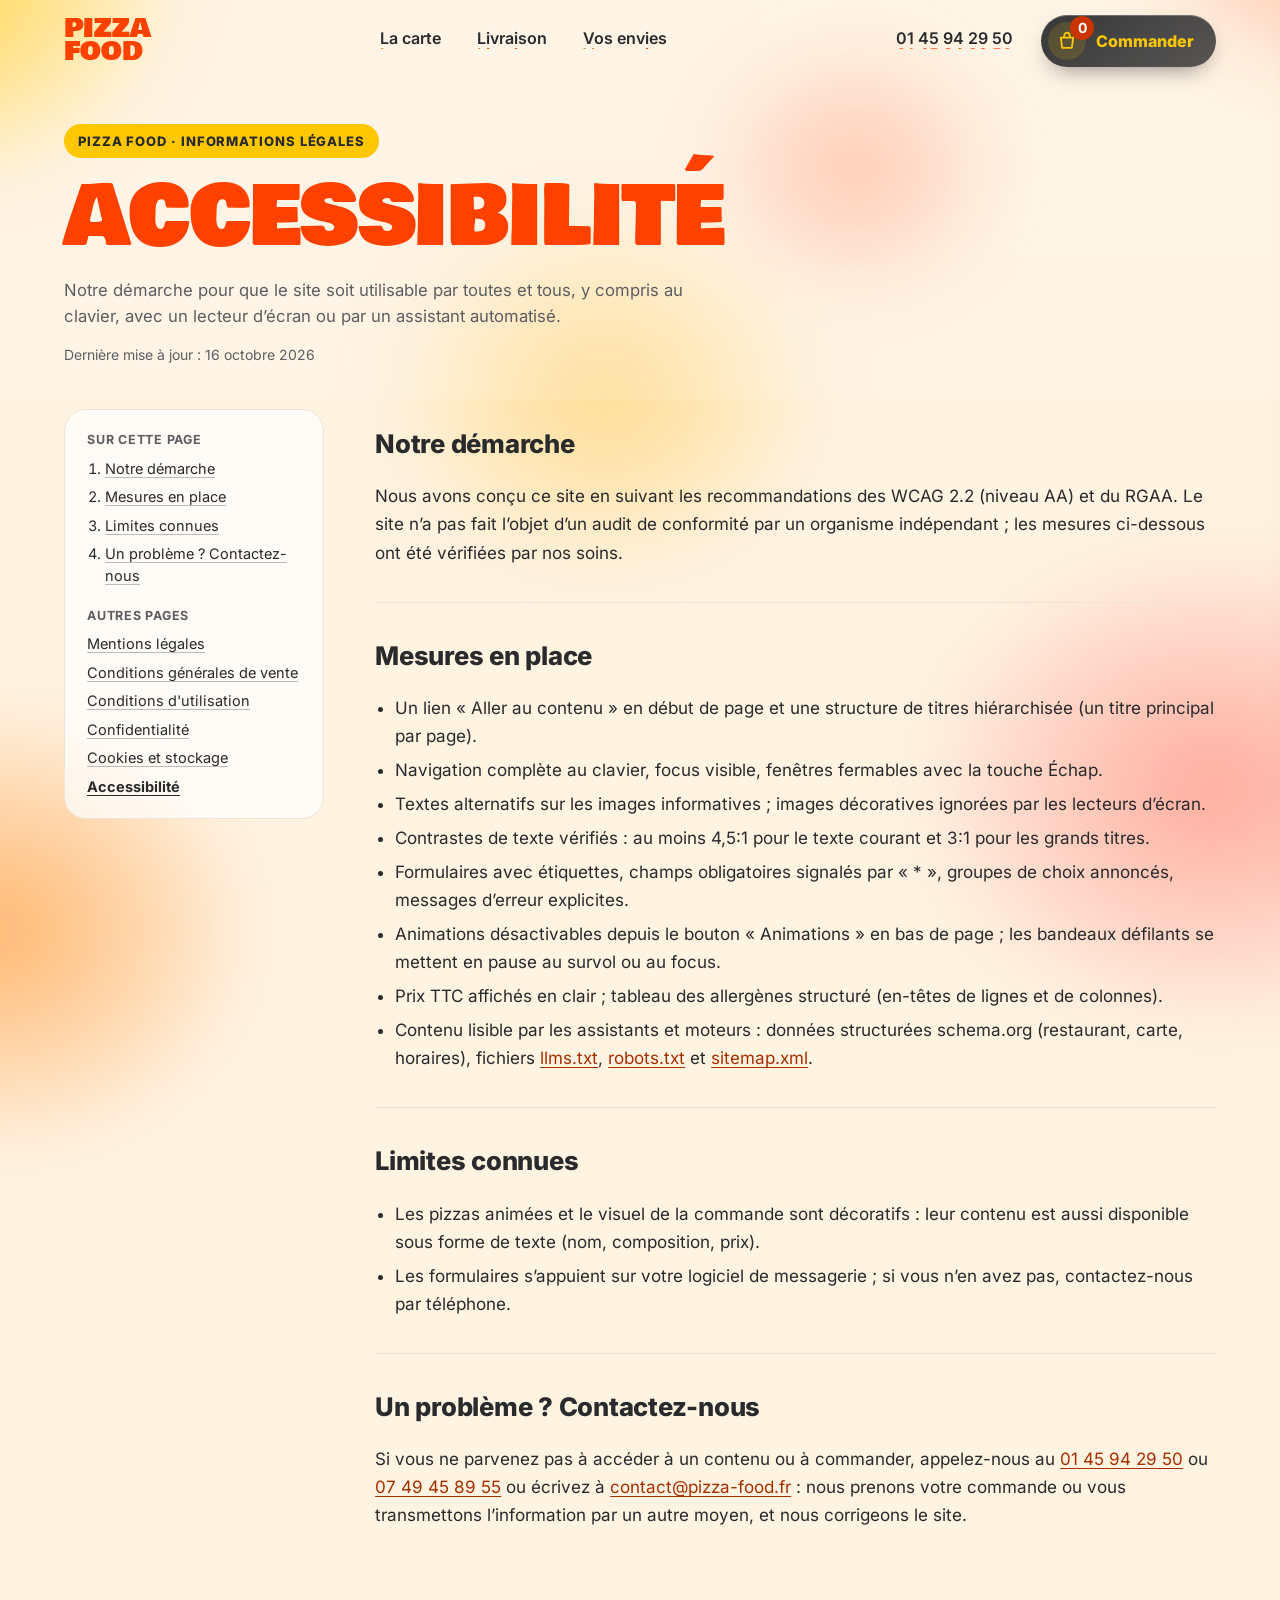
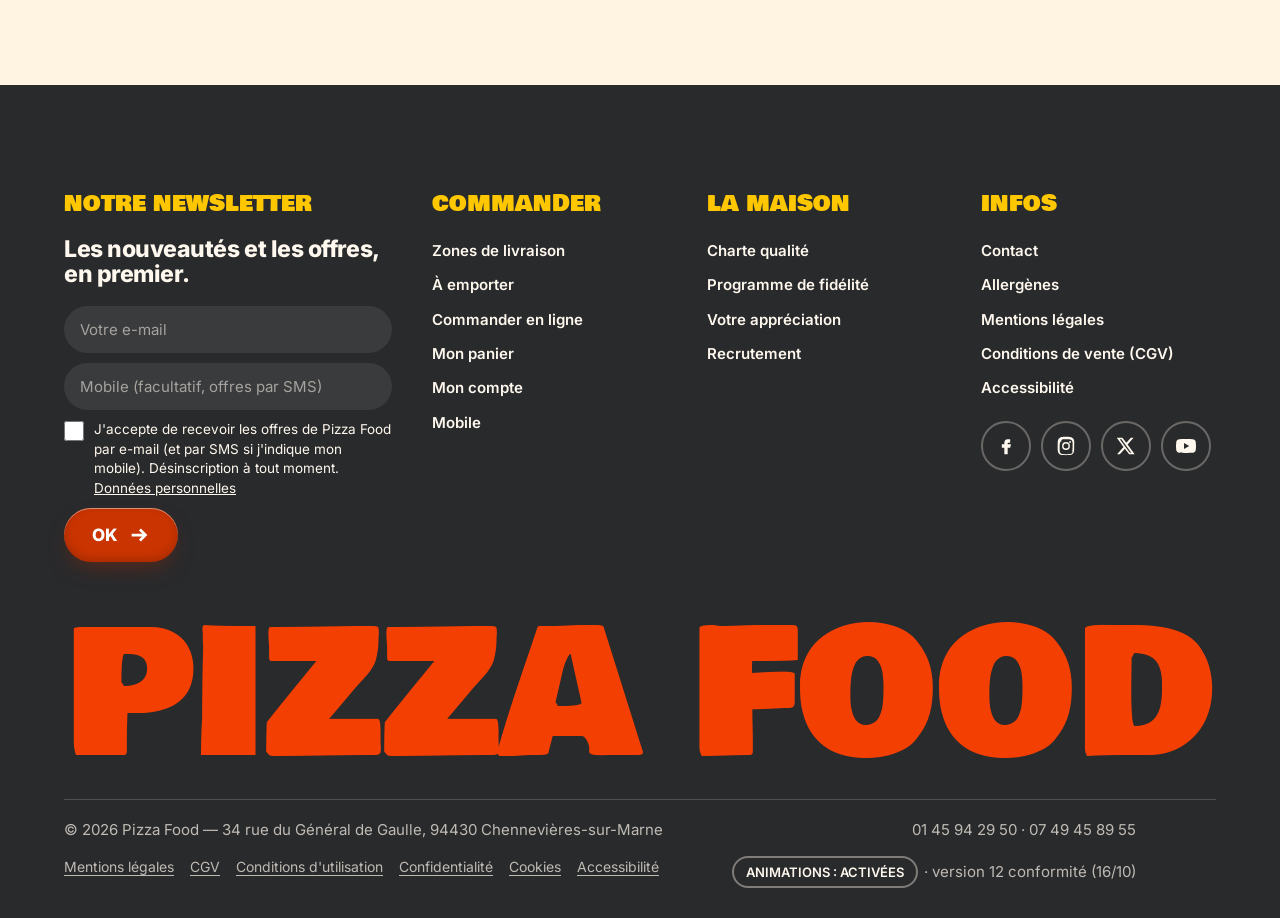
==== pizza-food/accessibilite.html @ 2689b885 "Pizza Food v12 : conformité RGPD, pages légales, accessibilité et agents IA - Pizzas : au survol, le" ====
<!doctype html>
<html lang="fr">
<head>
  <meta charset="utf-8">
  <meta name="viewport" content="width=device-width, initial-scale=1">
  <title>Accessibilité — Pizza Food</title>
  <meta name="description" content="Accessibilité du site Pizza Food : navigation au clavier, textes alternatifs, contrastes, animations désactivables, contact.">
  <meta name="theme-color" content="#ff4100">
  <link rel="stylesheet" href="css/fonts.css?v=12">
  <link rel="stylesheet" href="css/style.css?v=12">
  <link rel="stylesheet" href="css/raffine.css?v=12">
  <link rel="stylesheet" href="css/glass.css?v=12">
  <link rel="stylesheet" href="css/legal.css?v=12">
</head>
<body data-page="legal">
  <a class="skip" href="#contenu">Aller au contenu</a>
  <noscript><p class="legal-noscript"><a href="index.html">← Accueil Pizza Food</a></p></noscript>
  <main id="contenu" tabindex="-1">
    <section class="lhero band--orange">
      <p class="eyebrow">Pizza Food · informations légales</p>
      <h1 class="phero__title">Accessibilité</h1>
      <p class="phero__text">Notre démarche pour que le site soit utilisable par toutes et tous, y compris au clavier, avec un lecteur d’écran ou par un assistant automatisé.</p>
      <p class="lhero__date">Dernière mise à jour : <time datetime="2026-10-16">16 octobre 2026</time></p>
    </section>
    <div class="legal">
      <nav class="legal__toc" aria-label="Sommaire de la page"><p class="legal__toc-t">Sur cette page</p><ol><li><a href="#demarche">Notre démarche</a></li><li><a href="#mesures">Mesures en place</a></li><li><a href="#limites">Limites connues</a></li><li><a href="#contact">Un problème ? Contactez-nous</a></li></ol>
        <p class="legal__toc-t">Autres pages</p><ul><li><a href="mentions-legales.html">Mentions légales</a></li><li><a href="cgv.html">Conditions générales de vente</a></li><li><a href="cgu.html">Conditions d'utilisation</a></li><li><a href="confidentialite.html">Confidentialité</a></li><li><a href="cookies.html">Cookies et stockage</a></li><li><a href="accessibilite.html" aria-current="page">Accessibilité</a></li></ul></nav>
      <article class="legal__body">
      <section id="demarche" aria-labelledby="demarche-t">
        <h2 id="demarche-t">Notre démarche</h2>
        <p>Nous avons conçu ce site en suivant les recommandations des WCAG 2.2 (niveau AA) et du RGAA. Le site n’a pas fait l’objet d’un audit de conformité par un organisme indépendant ; les mesures ci-dessous ont été vérifiées par nos soins.</p>
      </section>
      <section id="mesures" aria-labelledby="mesures-t">
        <h2 id="mesures-t">Mesures en place</h2>
        <ul><li>Un lien « Aller au contenu » en début de page et une structure de titres hiérarchisée (un titre principal par page).</li><li>Navigation complète au clavier, focus visible, fenêtres fermables avec la touche Échap.</li><li>Textes alternatifs sur les images informatives ; images décoratives ignorées par les lecteurs d’écran.</li><li>Contrastes de texte vérifiés : au moins 4,5:1 pour le texte courant et 3:1 pour les grands titres.</li><li>Formulaires avec étiquettes, champs obligatoires signalés par « * », groupes de choix annoncés, messages d’erreur explicites.</li><li>Animations désactivables depuis le bouton « Animations » en bas de page ; les bandeaux défilants se mettent en pause au survol ou au focus.</li><li>Prix TTC affichés en clair ; tableau des allergènes structuré (en-têtes de lignes et de colonnes).</li><li>Contenu lisible par les assistants et moteurs : données structurées schema.org (restaurant, carte, horaires), fichiers <a href="llms.txt">llms.txt</a>, <a href="robots.txt">robots.txt</a> et <a href="sitemap.xml">sitemap.xml</a>.</li></ul>
      </section>
      <section id="limites" aria-labelledby="limites-t">
        <h2 id="limites-t">Limites connues</h2>
        <ul><li>Les pizzas animées et le visuel de la commande sont décoratifs : leur contenu est aussi disponible sous forme de texte (nom, composition, prix).</li><li>Les formulaires s’appuient sur votre logiciel de messagerie ; si vous n’en avez pas, contactez-nous par téléphone.</li></ul>
      </section>
      <section id="contact" aria-labelledby="contact-t">
        <h2 id="contact-t">Un problème ? Contactez-nous</h2>
        <p>Si vous ne parvenez pas à accéder à un contenu ou à commander, appelez-nous au <a href="tel:0145942950">01 45 94 29 50</a> ou <a href="tel:0749458955">07 49 45 89 55</a> ou écrivez à <a href="mailto:contact@pizza-food.fr">contact@pizza-food.fr</a> : nous prenons votre commande ou vous transmettons l’information par un autre moyen, et nous corrigeons le site.</p>
      </section>
      </article>
    </div>
  </main>

  <script>window.PF_VERSION = "12 conformité (16/10)";</script>
  <script src="js/config.js?v=12"></script>
  <script src="js/data.js?v=12"></script>
  <script src="js/options.js?v=12"></script>
  <script src="js/pizza.js?v=12"></script>
  <script src="js/shop.js?v=12"></script>
  <script src="js/main.js?v=12"></script>
  <script src="js/glass.js?v=12"></script>
</body>
</html>
---- pizza-food/css/fonts.css ----
/* Polices hébergées avec le site (aucune requête vers Google au chargement).
   Bowlby One SC et Inter : licence SIL Open Font License 1.1. */
@font-face {
  font-family: 'Bowlby One SC';
  font-style: normal;
  font-weight: 400;
  font-display: swap;
  src: url(../fonts/bowlby-one-sc-latin-ext.woff2) format('woff2');
  unicode-range: U+0100-02BA, U+02BD-02C5, U+02C7-02CC, U+02CE-02D7, U+02DD-02FF, U+0304, U+0308, U+0329, U+1D00-1DBF, U+1E00-1E9F, U+1EF2-1EFF, U+2020, U+20A0-20AB, U+20AD-20C4, U+2113, U+2C60-2C7F, U+A720-A7FF;
}
@font-face {
  font-family: 'Bowlby One SC';
  font-style: normal;
  font-weight: 400;
  font-display: swap;
  src: url(../fonts/bowlby-one-sc-latin.woff2) format('woff2');
  unicode-range: U+0000-00FF, U+0131, U+0152-0153, U+02BB-02BC, U+02C6, U+02DA, U+02DC, U+0304, U+0308, U+0329, U+2000-206F, U+20AC, U+2122, U+2191, U+2193, U+2212, U+2215, U+FEFF, U+FFFD;
}
@font-face {
  font-family: 'Inter';
  font-style: normal;
  font-weight: 400 800;
  font-display: swap;
  src: url(../fonts/inter-latin-ext.woff2) format('woff2');
  unicode-range: U+0100-02BA, U+02BD-02C5, U+02C7-02CC, U+02CE-02D7, U+02DD-02FF, U+0304, U+0308, U+0329, U+1D00-1DBF, U+1E00-1E9F, U+1EF2-1EFF, U+2020, U+20A0-20AB, U+20AD-20C4, U+2113, U+2C60-2C7F, U+A720-A7FF;
}
@font-face {
  font-family: 'Inter';
  font-style: normal;
  font-weight: 400 800;
  font-display: swap;
  src: url(../fonts/inter-latin.woff2) format('woff2');
  unicode-range: U+0000-00FF, U+0131, U+0152-0153, U+02BB-02BC, U+02C6, U+02DA, U+02DC, U+0304, U+0308, U+0329, U+2000-206F, U+20AC, U+2122, U+2191, U+2193, U+2212, U+2215, U+FEFF, U+FFFD;
}
---- pizza-food/css/style.css ----
/* =========================================================
   PIZZA FOOD — "Neon circus tent on a Naples sidewalk"
   Orange colère, jaune soleil, rose blush, typo en blocs
   massifs (Bowlby One SC), étoiles, zigzags, ombres 3D.
   ========================================================= */

:root {
  --orange: #ff4100;
  --yellow: #ffc700;
  --blue: #1573dd;
  --charcoal: #292a2c;
  --black: #000;
  --pink: #fdbeba;
  --cream: #fee3c1;
  --lemon: #f6e653;
  --basil: #1f8a4c;

  --display: 'Bowlby One SC', 'Tungsten', Impact, sans-serif;
  --extended: 'Archivo', 'Helvetica Neue', Arial, sans-serif;
  --body: 'Open Sans', ui-sans-serif, system-ui, -apple-system, 'Segoe UI', Roboto, sans-serif;
  --cta: 'Oswald', 'Bebas Neue', Impact, sans-serif;

  --gutter: clamp(16px, 4vw, 60px);
  --section: clamp(70px, 10vw, 150px);
  --border: 3px solid var(--charcoal);
  --ease-pop: cubic-bezier(.2, 1.6, .4, 1);
  --ease-out: cubic-bezier(.16, 1, .3, 1);
  --nav-h: 84px;
}

*, *::before, *::after { box-sizing: border-box; }
html { -webkit-text-size-adjust: 100%; scroll-padding-top: calc(var(--nav-h) + 70px); }
body {
  margin: 0;
  background: var(--orange);
  color: var(--charcoal);
  font-family: var(--body);
  font-size: 17px;
  line-height: 1.55;
  overflow-x: hidden;
  -webkit-font-smoothing: antialiased;
}
@supports (overflow: clip) { body { overflow-x: clip; } }
body.is-locked { overflow: hidden; }
img, svg { display: block; max-width: 100%; }
a { color: inherit; }
button, input, textarea, select { font: inherit; color: inherit; }
button { cursor: pointer; }
:focus-visible { outline: 3px solid var(--blue); outline-offset: 4px; }
::selection { background: var(--yellow); color: var(--charcoal); }
[hidden] { display: none !important; }
.sr-only { position: absolute; width: 1px; height: 1px; overflow: hidden; clip: rect(0 0 0 0); white-space: nowrap; }

/* ---------- Bandes ---------- */
.band { position: relative; padding: var(--section) var(--gutter); overflow-x: clip; }
.band--orange { background: var(--orange); }
.band--pink { background: var(--pink); }
.band--yellow { background: var(--yellow); }
.band--cream { background: var(--cream); }
.band--lemon { background: var(--lemon); }

.tent { position: relative; z-index: 2; height: 32px; background: var(--to); }
.tent::before { content: ''; position: absolute; inset: 0; background: var(--from); -webkit-mask: conic-gradient(from -45deg at bottom, #0000, #000 1deg 89deg, #0000 90deg) 0 0 / 64px 100%; mask: conic-gradient(from -45deg at bottom, #0000, #000 1deg 89deg, #0000 90deg) 0 0 / 64px 100%; animation: tent 6s linear infinite; }
@keyframes tent { to { -webkit-mask-position: 64px 0; mask-position: 64px 0; } }

/* ---------- Titres ---------- */
.section-head { position: relative; text-align: center; margin-bottom: clamp(40px, 6vw, 80px); }
.eyebrow { display: inline-block; margin: 0 0 20px; padding: 6px 15px; border: 2px solid var(--blue); border-radius: 999px; font-family: var(--cta); font-weight: 600; font-size: 17px; letter-spacing: .06em; text-transform: uppercase; }
.eyebrow--yellow { color: var(--yellow); }
.title-3d {
  margin: 0;
  font-family: var(--display);
  font-weight: 400;
  font-size: clamp(40px, 8.6vw, 140px);
  line-height: .89;
  letter-spacing: -0.009em;
  text-transform: uppercase;
  color: var(--yellow);
  text-shadow: 1px 1px 0 var(--charcoal), 2px 2px 0 var(--charcoal), 3px 3px 0 var(--charcoal), 4px 4px 0 var(--charcoal), 5px 5px 0 var(--charcoal), 6px 6px 0 var(--charcoal);
}
.title-3d--orange { text-shadow: 1px 1px 0 var(--orange), 2px 2px 0 var(--orange), 3px 3px 0 var(--orange), 4px 4px 0 var(--orange), 5px 5px 0 var(--orange), 6px 6px 0 var(--orange), 7px 7px 0 var(--charcoal), 8px 8px 0 var(--charcoal); }
.band--yellow .title-3d, .band--lemon .title-3d { color: var(--orange); text-shadow: 1px 1px 0 var(--charcoal), 2px 2px 0 var(--charcoal), 3px 3px 0 var(--charcoal), 4px 4px 0 var(--charcoal), 5px 5px 0 var(--charcoal), 6px 6px 0 var(--charcoal); }
.title-3d--md { font-size: clamp(36px, 6vw, 96px); }
.title-3d--sm { font-size: clamp(30px, 4.4vw, 66px); }
.lede { max-width: 52ch; margin: 18px auto 0; font-size: clamp(16px, 1.4vw, 20px); }

.split .word { display: inline-block; white-space: nowrap; }
.split .char { display: inline-block; opacity: 0; transition: transform .35s var(--ease-pop), color .2s; }
.split.is-in .char { animation: char-in .9s var(--ease-pop) both; animation-delay: calc(var(--i) * 30ms + var(--d, 0ms)); }
@keyframes char-in { from { opacity: 0; translate: 0 -.7em; rotate: -16deg; scale: .4; } to { opacity: 1; translate: 0 0; rotate: 0deg; scale: 1; } }
.split .char:hover { transform: translateY(-.14em) rotate(-8deg) scale(1.1); color: var(--cream); }
.band--yellow .split .char:hover, .band--lemon .split .char:hover { color: var(--pink); }

/* Apparitions (propriétés individuelles pour ne pas écraser les transform de survol) */
.js [data-reveal] { opacity: 0; transition: opacity .9s var(--ease-out), translate 1s var(--ease-out), rotate 1s var(--ease-out), scale 1s var(--ease-pop), transform .45s var(--ease-pop), box-shadow .45s var(--ease-pop), background .25s; transition-delay: var(--d, 0ms), var(--d, 0ms), var(--d, 0ms), var(--d, 0ms), 0s, 0s, 0s; }
.js [data-reveal="up"] { translate: 0 60px; }
.js [data-reveal="left"] { translate: -80px 0; rotate: -4deg; }
.js [data-reveal="right"] { translate: 80px 0; rotate: 4deg; }
.js [data-reveal="pop"] { scale: .5; rotate: -10deg; }
.js [data-reveal].is-in { opacity: 1; translate: none; rotate: none; scale: none; }

/* ---------- Boutons ---------- */
.btn { position: relative; display: inline-flex; align-items: center; justify-content: center; gap: 10px; padding: 15px 28px; border: 0; background: none; font-family: var(--cta); font-weight: 600; font-size: clamp(18px, 1.8vw, 24px); line-height: 1; letter-spacing: .02em; text-transform: uppercase; text-decoration: none; color: var(--charcoal); isolation: isolate; }
.btn svg { width: 22px; height: 22px; fill: none; stroke: currentColor; stroke-width: 3; transition: transform .35s var(--ease-pop); }
.btn:hover svg { transform: translateX(6px); }
.btn--pill { border: 3px solid var(--blue); border-radius: 999px; overflow: hidden; transition: transform .3s var(--ease-pop), box-shadow .3s var(--ease-pop); }
.btn--pill::before { content: ''; position: absolute; inset: -2px; z-index: -1; background: var(--yellow); border-radius: inherit; transform: translateY(101%); transition: transform .45s var(--ease-out); }
.btn--pill:hover::before { transform: none; }
.btn--pill:hover { box-shadow: 6px 6px 0 var(--charcoal); }
.btn--pill:active { box-shadow: 2px 2px 0 var(--charcoal); }
.btn--dark { background: var(--charcoal); color: var(--yellow); border-radius: 999px; transition: transform .3s var(--ease-pop), box-shadow .3s var(--ease-pop), background .2s, color .2s; }
.btn--dark:hover { background: var(--yellow); color: var(--charcoal); box-shadow: 6px 6px 0 var(--charcoal); transform: translate(-2px, -2px) rotate(-1deg); }
.btn--dark:disabled { opacity: .45; pointer-events: none; }
.btn--ghost span { background: linear-gradient(currentColor, currentColor) 0 100% / 0 3px no-repeat; transition: background-size .4s var(--ease-out); padding-bottom: 3px; }
.btn--ghost:hover span { background-size: 100% 3px; }
.btn--full { width: 100%; }

/* ---------- Étoiles & zigzags ---------- */
.burst-badge { position: relative; display: grid; place-items: center; aspect-ratio: 1; text-align: center; }
.burst-badge > svg { position: absolute; inset: 0; width: 100%; height: 100%; fill: var(--yellow); stroke: var(--charcoal); stroke-width: 2; animation: spin 18s linear infinite; }
.burst-badge > span { position: relative; font-family: var(--display); font-size: var(--fs, 16px); line-height: .95; text-transform: uppercase; color: var(--charcoal); rotate: -12deg; transition: rotate .4s var(--ease-pop), scale .4s var(--ease-pop); }
.burst-badge b { display: block; font-weight: 400; font-size: 1.25em; color: var(--orange); }
.burst-badge:hover > span { rotate: 8deg; scale: 1.12; }
.burst-badge:hover > svg { animation-duration: 2s; }
.burst-badge--orange > svg { fill: var(--orange); }
.burst-badge--orange > span { color: var(--yellow); }
.burst-badge--orange b { color: var(--charcoal); }
@keyframes spin { to { transform: rotate(360deg); } }

.zigzag { position: absolute; pointer-events: none; }
.zigzag polyline { fill: none; stroke: var(--yellow); stroke-width: 3; stroke-dasharray: var(--len, 2000); stroke-dashoffset: var(--len, 2000); transition: stroke-dashoffset 2.2s var(--ease-out); }
.zigzag.is-in polyline { stroke-dashoffset: 0; }
.zigzag--l { left: 2vw; top: 18%; width: 34px; height: 60%; }
.zigzag--r { right: 2vw; top: 12%; width: 34px; height: 64%; }
.zigzag--h { left: 50%; top: 36px; width: min(420px, 70vw); height: 34px; transform: translateX(-50%); }
.zigzag--o polyline { stroke: var(--orange); }

/* ---------- Curseur, progression, particules ---------- */
.cursor { position: fixed; top: 0; left: 0; z-index: 1000; will-change: transform; width: 22px; height: 22px; margin: -11px 0 0 -11px; border-radius: 50%; background: var(--yellow); border: 2px solid var(--charcoal); pointer-events: none; display: none; place-items: center; transition: width .35s var(--ease-pop), height .35s var(--ease-pop), margin .35s var(--ease-pop), background .2s; }
.has-cursor .cursor { display: grid; }
.cursor span { display: none; }
.cursor.is-hover { width: 30px; height: 30px; margin: -15px 0 0 -15px; }
.cursor.is-down { scale: .8; }
@media (hover: hover) and (pointer: fine) { .has-cursor, .has-cursor * { cursor: none !important; } }
.progress { position: fixed; top: 0; left: 0; right: 0; z-index: 120; height: 6px; pointer-events: none; }
.progress i { display: block; height: 100%; background: var(--yellow); border-bottom: 2px solid var(--charcoal); transform-origin: 0 50%; transform: scaleX(0); }
.fx { position: fixed; inset: 0; z-index: 950; pointer-events: none; }

/* ---------- Chargement / transition de page ---------- */
.curtain { position: fixed; inset: 0; z-index: 2000; display: grid; place-content: center; justify-items: center; gap: 12px; background: var(--orange); pointer-events: none; clip-path: inset(0 0 0 0); transition: clip-path 1s cubic-bezier(.77, 0, .18, 1); }
.curtain.is-up { clip-path: inset(0 0 100% 0); }
.curtain.is-quick { transition-duration: .6s; }
.curtain__pizza { width: 170px; animation: spin 1.6s linear infinite; }
.curtain.is-quick .curtain__pizza, .curtain.is-quick .curtain__count { display: none; }
.curtain__word { margin: 0; font-family: var(--display); font-size: clamp(40px, 8vw, 90px); line-height: .9; text-transform: uppercase; color: var(--yellow); text-shadow: 5px 5px 0 var(--charcoal); }
.curtain__count { margin: 0; font-family: var(--cta); font-weight: 700; font-size: 24px; }

/* ---------- Navigation ---------- */
.nav { position: fixed; inset: 0 0 auto; z-index: 100; height: var(--nav-h); display: grid; grid-template-columns: minmax(0, 1fr) auto minmax(0, 1fr); align-items: center; padding: 0 var(--gutter); border-bottom: 3px solid transparent; transition: transform .5s var(--ease-out), background .3s, border-color .3s; }
.nav.is-scrolled { background: var(--orange); border-bottom-color: var(--charcoal); }
.nav.is-hidden { transform: translateY(calc(-100% - 70px)); }
.nav__side { display: flex; align-items: center; gap: clamp(14px, 2.2vw, 32px); }
.nav__right { justify-content: flex-end; }
.nav__links { display: flex; gap: clamp(14px, 2.2vw, 32px); }
.nav__link { display: inline-block; overflow: hidden; padding-bottom: 3px; border-bottom: 2px solid currentColor; font-family: var(--display); font-size: 17px; letter-spacing: -0.02em; line-height: 1; text-transform: uppercase; text-decoration: none; color: var(--yellow); }
.nav__link span { position: relative; display: inline-block; transition: transform .45s var(--ease-out); }
.nav__link span::after { content: attr(data-text); position: absolute; left: 0; top: 100%; color: var(--cream); }
.nav__link:hover span { transform: translateY(-100%); }
.nav__link[aria-current="page"] { color: var(--cream); }
.logo { position: relative; display: grid; place-items: center; width: 92px; height: 92px; margin-top: 26px; text-decoration: none; }
.logo > svg { position: absolute; inset: 0; width: 100%; height: 100%; fill: var(--yellow); stroke: var(--charcoal); stroke-width: 2.5; animation: spin 24s linear infinite; transition: transform .5s var(--ease-pop); }
.logo:hover > svg { transform: scale(1.15); animation-duration: 3s; }
.logo__text { position: relative; display: grid; text-align: center; font-family: var(--extended); font-stretch: 125%; font-weight: 900; font-size: 19px; line-height: .9; letter-spacing: -0.05em; text-transform: uppercase; transition: transform .4s var(--ease-pop); }
.logo:hover .logo__text { transform: rotate(-8deg) scale(1.08); }
.nav__cart { display: inline-flex; align-items: center; gap: 12px; padding: 0; border: 0; background: none; }
.nav__cart-ring { position: relative; display: grid; place-items: center; width: 46px; height: 46px; border: 2px solid var(--blue); border-radius: 50%; transition: transform .4s var(--ease-pop), background .2s; }
.nav__cart-ring svg { width: 26px; height: 26px; fill: none; stroke: var(--yellow); stroke-width: 2.6; stroke-linejoin: round; }
.nav__cart:hover .nav__cart-ring { transform: rotate(-12deg) scale(1.1); background: var(--charcoal); }
.nav__cart-count { position: absolute; top: -6px; right: -8px; min-width: 24px; height: 24px; padding: 0 6px; display: grid; place-items: center; border-radius: 999px; background: var(--charcoal); color: var(--yellow); font-family: var(--cta); font-weight: 700; font-size: 14px; line-height: 1; }
.nav__cart.is-bump .nav__cart-ring { animation: bump .6s var(--ease-pop); }
@keyframes bump { 30% { transform: scale(1.35) rotate(12deg); } }
.nav__cart-label { font-family: var(--display); font-size: 17px; text-transform: uppercase; color: var(--yellow); border-bottom: 2px solid currentColor; line-height: 1; padding-bottom: 3px; }
.nav__burger { display: none; width: 46px; height: 46px; padding: 11px 9px; border: 2px solid var(--blue); border-radius: 50%; background: none; flex-direction: column; justify-content: space-between; }
.nav__burger span { display: block; height: 3px; background: var(--yellow); transition: transform .35s var(--ease-pop), opacity .2s; }
.nav__burger[aria-expanded="true"] span:nth-child(1) { transform: translateY(8px) rotate(45deg); }
.nav__burger[aria-expanded="true"] span:nth-child(2) { opacity: 0; }
.nav__burger[aria-expanded="true"] span:nth-child(3) { transform: translateY(-8px) rotate(-45deg); }
.mobile-menu { position: fixed; inset: 0; z-index: 90; display: grid; align-content: center; justify-items: center; gap: 30px; background: var(--yellow); clip-path: circle(0 at 40px 40px); visibility: hidden; transition: clip-path .7s cubic-bezier(.77, 0, .18, 1), visibility .7s; }
.mobile-menu.is-open { clip-path: circle(150% at 40px 40px); visibility: visible; }
.mobile-menu nav { display: grid; gap: 4px; text-align: center; }
.mobile-menu nav a { font-family: var(--display); font-size: clamp(40px, 12vw, 80px); line-height: 1; text-transform: uppercase; text-decoration: none; color: var(--orange); text-shadow: 4px 4px 0 var(--charcoal); opacity: 0; transform: translateY(30px) rotate(-4deg); transition: opacity .4s, transform .6s var(--ease-pop); }
.mobile-menu.is-open nav a { opacity: 1; transform: none; }
.mobile-menu.is-open nav a:nth-child(2) { transition-delay: .06s; }
.mobile-menu.is-open nav a:nth-child(3) { transition-delay: .12s; }
.mobile-menu.is-open nav a:nth-child(4) { transition-delay: .18s; }
.mobile-menu__tel { font-family: var(--cta); font-weight: 700; font-size: 26px; text-decoration: none; border: 3px solid var(--blue); border-radius: 999px; padding: 10px 24px; }

/* ---------- PIZZA INTERACTIVE ---------- */
.pz { position: relative; aspect-ratio: 1; border-radius: 50%; transform: translate(var(--mx, 0), var(--my, 0)) rotate(var(--rot, 0deg)); touch-action: manipulation; }
.pz__s { position: absolute; inset: 0; display: block; transform: translate(calc(var(--dx) * (var(--cut, 0) + var(--e, 0) + var(--scut, 0)) * 1px), calc(var(--dy) * (var(--cut, 0) + var(--e, 0) + var(--scut, 0)) * 1px)); transition: transform .3s var(--ease-out); }
.pz__crust { position: absolute; inset: 0; border-radius: 50%; background: radial-gradient(circle, #f6b45a 0 58%, #d98a2b 64%, #b8651c 69%, #8a4612 71%); box-shadow: inset 0 0 0 3px var(--charcoal); overflow: hidden; }
.pz__crust img { position: absolute; inset: 8.5%; width: 83%; height: 83%; object-fit: cover; border-radius: 50%; box-shadow: 0 0 0 2px rgba(120, 60, 10, .45); filter: saturate(1.1) contrast(1.05); }
.pz.is-boom { animation: boom .7s var(--ease-pop); }
@keyframes boom { 30% { scale: 1.12; rotate: 25deg; } }
.pz--svg { border-radius: 0; }
.pz--svg svg { width: 100%; height: 100%; overflow: visible; }
.pz--svg .pz__s { position: static; transform: translate(calc(var(--dx) * (var(--cut, 0) + var(--e, 0) + var(--scut, 0)) * .5px), calc(var(--dy) * (var(--cut, 0) + var(--e, 0) + var(--scut, 0)) * .5px)); }

/* ---------- HÉROS ---------- */
.hero { position: relative; min-height: 100vh; min-height: 100svh; padding: calc(var(--nav-h) + 40px) var(--gutter) 130px; text-align: center; overflow: hidden; }
.hero__kicker { margin: 0 0 20px; font-family: var(--extended); font-stretch: 125%; font-weight: 700; font-size: clamp(13px, 1.5vw, 20px); letter-spacing: -0.03em; text-transform: uppercase; }
.hero__title { position: relative; z-index: 1; margin: 0; font-family: var(--display); font-weight: 400; font-size: clamp(48px, 14.5vw, 260px); line-height: .86; letter-spacing: -0.02em; text-transform: uppercase; color: var(--yellow); text-shadow: 2px 2px 0 var(--charcoal), 4px 4px 0 var(--charcoal), 6px 6px 0 var(--charcoal), 8px 8px 0 var(--charcoal); }
.hero__line { display: block; }
.hero__line + .hero__line .char { --d: 180ms; }
.hero__stage { position: relative; z-index: 2; display: grid; grid-template-columns: minmax(0, 1fr) auto minmax(0, 1fr); align-items: center; gap: clamp(20px, 3vw, 50px); margin-top: calc(-1 * clamp(30px, 6vw, 110px)); }
.hero__text { max-width: 380px; justify-self: start; text-align: left; font-size: clamp(16px, 1.3vw, 20px); }
.hero__text p { margin: 0 0 14px; }
.hero__hours { display: inline-flex; align-items: center; gap: 10px; font-family: var(--cta); font-weight: 600; font-size: 20px; text-transform: uppercase; }
.dot { width: 12px; height: 12px; border-radius: 50%; background: var(--yellow); border: 2px solid var(--charcoal); animation: pulse 1.4s ease-in-out infinite; }
@keyframes pulse { 50% { transform: scale(1.5); } }
.hero__pizza-wrap { position: relative; width: clamp(260px, 34vw, 520px); }
.hero__badge { position: absolute; z-index: 3; top: -6%; right: -10%; width: clamp(110px, 12vw, 170px); --fs: clamp(13px, 1.3vw, 19px); }
.hero__ctas { display: grid; justify-items: end; gap: 14px; justify-self: end; }
.hero__phone { font-size: 16px; text-decoration: none; }
.hero__phone b { border-bottom: 2px solid currentColor; }
.floaty { position: absolute; z-index: 3; width: clamp(44px, 5vw, 80px); pointer-events: none; }
.floaty svg { width: 100%; height: auto; overflow: visible; animation: bob 4s ease-in-out infinite; }
.floaty--1 { top: 2%; left: -8%; } .floaty--2 { top: 58%; left: -14%; } .floaty--2 svg { animation-delay: -1s; }
.floaty--3 { bottom: -6%; right: 4%; } .floaty--3 svg { animation-delay: -2s; }
.floaty--4 { top: 36%; right: -12%; } .floaty--4 svg { animation-delay: -3s; }
.floaty--5 { bottom: 6%; left: 6%; } .floaty--5 svg { animation-delay: -1.5s; }
@keyframes bob { 50% { transform: translateY(-14px) rotate(12deg); } }
.scroll-hint { position: absolute; left: var(--gutter); bottom: 20px; width: 96px; height: 96px; z-index: 3; text-decoration: none; transition: transform .4s var(--ease-pop); }
.scroll-hint:hover { transform: scale(1.15) rotate(-10deg); }
.scroll-hint svg { width: 100%; height: 100%; }
.scroll-hint text { font-family: var(--cta); font-weight: 700; font-size: 11.5px; letter-spacing: .14em; fill: var(--charcoal); }
.scroll-hint svg > text { transform-origin: 0 0; animation: spin 10s linear infinite; }
.scroll-hint path { fill: none; stroke: var(--charcoal); stroke-width: 3; animation: nudge 1.4s ease-in-out infinite; }
@keyframes nudge { 50% { transform: translateY(6px); } }

/* Héros de page (carte, livraison) */
.phero { position: relative; display: grid; grid-template-columns: minmax(0, 1.3fr) minmax(0, 1fr); align-items: center; gap: 30px; min-height: 76vh; padding: calc(var(--nav-h) + 50px) var(--gutter) 60px; overflow: hidden; }
.phero__title { margin: 0; font-family: var(--display); font-weight: 400; font-size: clamp(56px, 12vw, 210px); line-height: .84; letter-spacing: -0.02em; text-transform: uppercase; color: var(--yellow); text-shadow: 2px 2px 0 var(--charcoal), 4px 4px 0 var(--charcoal), 6px 6px 0 var(--charcoal), 8px 8px 0 var(--charcoal); }
.phero__text { max-width: 46ch; margin: 22px 0 0; font-size: clamp(16px, 1.3vw, 20px); }
.phero__chips { display: flex; flex-wrap: wrap; gap: 10px; margin-top: 24px; }
.phero__chips span { padding: 8px 14px; border: 2px solid var(--charcoal); border-radius: 999px; background: var(--cream); font-family: var(--cta); font-weight: 600; text-transform: uppercase; rotate: var(--r, 0deg); transition: rotate .4s var(--ease-pop), background .2s; }
.phero__chips span:hover { rotate: 0deg; background: var(--yellow); }
.phero__art { position: relative; justify-self: center; width: min(100%, 460px); }
.phero__art .burst-badge { position: absolute; top: -4%; right: -6%; width: clamp(110px, 11vw, 160px); z-index: 3; }

/* ---------- VITRINE (pizza du héros) ---------- */
.showcase { position: relative; }
.showcase__shadow { position: absolute; left: 12%; right: 12%; bottom: -5%; height: 12%; border-radius: 50%; background: rgba(41, 42, 44, .35); filter: blur(10px); }
.showcase__drop { position: relative; z-index: 1; }
.js .showcase__drop { transform: translateY(-130vh) rotate(-280deg); }
.js .showcase.is-dropping .showcase__drop { animation: drop 1.15s cubic-bezier(.3, .8, .4, 1) forwards; }
@keyframes drop {
  0% { transform: translateY(-130vh) rotate(-280deg); }
  62% { transform: translateY(0) rotate(0deg) scale(1.06, .9); }
  76% { transform: translateY(-9%) rotate(6deg) scale(.97, 1.04); }
  90% { transform: translateY(0) rotate(-2deg) scale(1.02, .98); }
  100% { transform: none; }
}
.showcase.is-dropping .showcase__shadow { animation: shadow-in 1.15s ease-out forwards; }
@keyframes shadow-in { 0% { opacity: 0; transform: scale(.3); } 62% { opacity: 1; transform: scale(1.1); } 100% { opacity: 1; transform: none; } }
.showcase__tilt { transform-style: preserve-3d; will-change: transform; }
.showcase__ings { position: absolute; left: 50%; top: 50%; z-index: 3; width: 0; height: 0; pointer-events: none; }
.ing { position: absolute; left: 0; top: 0; width: 30px; height: 30px; will-change: transform; transform: translate(-50%, -50%) scale(0); }
.ing svg { width: 100%; height: 100%; overflow: visible; filter: drop-shadow(2px 3px 0 rgba(41, 42, 44, .35)); }

/* ---------- MARQUEES ---------- */
.marquees { position: relative; z-index: 5; padding: 34px 0; margin: -60px 0 -40px; overflow: hidden; pointer-events: none; }
.marquee { border-block: var(--border); overflow: hidden; pointer-events: auto; }
.marquee--yellow { background: var(--yellow); transform: rotate(-3deg) scale(1.05); }
.marquee--pink { background: var(--pink); transform: rotate(2deg) scale(1.05); margin-top: -12px; }
.marquee__track { display: flex; align-items: center; width: max-content; padding: 14px 0; font-family: var(--display); font-size: clamp(30px, 5vw, 76px); line-height: 1; text-transform: uppercase; white-space: nowrap; will-change: transform; }
.marquee__track span { display: inline-block; padding: 0 .4em; transition: color .2s, transform .3s var(--ease-pop); }
.marquee__track span:hover { color: var(--orange); transform: rotate(-4deg) scale(1.1); }
.marquee__track i { display: inline-block; font-style: normal; color: var(--orange); animation: spin 4s linear infinite; }
.marquee--pink .marquee__track { font-size: clamp(22px, 3.4vw, 50px); }
.marquee--chips a { display: inline-flex; align-items: center; gap: .25em; padding: 0 .35em; color: inherit; text-decoration: none; transition: color .2s, transform .35s var(--ease-pop); }
.marquee--chips a img { height: 1.15em; width: auto; max-width: 1.6em; object-fit: contain; filter: drop-shadow(2px 2px 0 rgba(41, 42, 44, .4)); transition: transform .45s var(--ease-pop); }
.marquee--chips a img.is-pizza { width: 1.1em; height: 1.1em; object-fit: cover; border-radius: 50%; border: 3px solid #d98a2b; }
.marquee--chips a:hover { color: var(--orange); transform: rotate(-4deg); }
.marquee--chips a:hover img { transform: scale(1.6) rotate(-14deg); }
.marquee--pink .marquee__track i { color: var(--blue); }

/* ---------- MODE ---------- */
.mode { text-align: center; padding-top: calc(var(--section) + 30px); }
.mode__grid { display: grid; grid-template-columns: repeat(3, minmax(0, 1fr)); gap: clamp(16px, 2.5vw, 40px); max-width: 1300px; margin: 0 auto 36px; }
.mode__card { position: relative; display: grid; justify-items: center; gap: 8px; padding: clamp(24px, 3vw, 40px) 18px; background: var(--cream); border: var(--border); text-align: center; transition: transform .45s var(--ease-pop), box-shadow .45s var(--ease-pop), background .25s; }
.mode__card:hover { transform: translateY(-10px) rotate(-2deg); box-shadow: 10px 10px 0 var(--charcoal); }
.mode__card:nth-child(2):hover { transform: translateY(-10px) rotate(2deg); }
.mode__card[aria-checked="true"] { background: var(--yellow); box-shadow: 8px 8px 0 var(--orange); }
.mode__icon { width: min(150px, 70%); }
.mode__icon svg { width: 100%; height: auto; overflow: visible; }
.mode__icon .ln { fill: none; stroke: var(--charcoal); stroke-width: 5; stroke-linecap: round; stroke-linejoin: round; }
.mode__icon .thin { stroke-width: 3.5; }
.mode__icon .box { fill: var(--orange); stroke: var(--charcoal); stroke-width: 4; stroke-linejoin: round; }
.mode__icon .wheel { fill: var(--cream); stroke: var(--charcoal); stroke-width: 5; stroke-dasharray: 6 4; }
.mode__icon .stamp { fill: var(--yellow); stroke: var(--charcoal); stroke-width: 3; }
.mode__icon .speed { stroke: var(--blue); stroke-width: 4; stroke-linecap: round; opacity: 0; }
.mode__icon .slice-ico { fill: var(--yellow); stroke: var(--charcoal); stroke-width: 4; stroke-linejoin: round; }
.mode__icon .pep { fill: var(--orange); stroke: var(--charcoal); stroke-width: 2; }
.mode__card:hover .scooter, .mode__card:hover .plate { animation: ride .5s ease-in-out infinite; }
.mode__card:hover .wheel { animation: spin .6s linear infinite; transform-box: fill-box; transform-origin: center; }
.mode__card:hover .speed { opacity: 1; animation: dash .4s linear infinite; }
.mode__card:hover .bag { animation: swing .8s ease-in-out infinite; transform-origin: 60px 20px; }
@keyframes ride { 50% { transform: translateY(-4px); } }
@keyframes dash { to { transform: translateX(-8px); } }
@keyframes swing { 25% { transform: rotate(8deg); } 75% { transform: rotate(-8deg); } }
.mode__label { font-family: var(--display); font-size: clamp(24px, 2.6vw, 36px); line-height: 1; text-transform: uppercase; }
.mode__sub { font-family: var(--extended); font-stretch: 110%; font-weight: 600; font-size: 15px; }
.mode__offer { margin-top: 6px; padding: 6px 12px; border-radius: 999px; background: var(--orange); color: var(--yellow); font-family: var(--cta); font-weight: 700; font-size: 15px; text-transform: uppercase; border: 2px solid var(--charcoal); }
.mode__offer--muted { background: transparent; color: var(--charcoal); }
.mode__check { position: absolute; top: -18px; right: -18px; width: 48px; height: 48px; display: grid; place-items: center; border-radius: 50%; background: var(--charcoal); color: var(--yellow); font-size: 26px; font-weight: 700; transform: scale(0) rotate(-90deg); transition: transform .45s var(--ease-pop); }
.mode__card[aria-checked="true"] .mode__check { transform: none; }
.mode__status { margin: 0 0 20px; font-family: var(--extended); font-stretch: 125%; font-weight: 700; letter-spacing: -0.03em; }

/* ---------- OFFRES ---------- */
.offers { display: grid; grid-template-columns: repeat(2, minmax(0, 1fr)); gap: clamp(24px, 4vw, 60px); max-width: 1300px; margin: 0 auto; }
.offer { position: relative; display: grid; gap: 18px; padding: 30px; background: var(--cream); border: var(--border); box-shadow: 10px 10px 0 var(--charcoal); rotate: -1.5deg; transition: transform .5s var(--ease-pop), box-shadow .5s var(--ease-pop); }
.offer:nth-child(2) { rotate: 1.5deg; }
.offer:hover { transform: translateY(-8px) rotate(1.5deg); box-shadow: 16px 16px 0 var(--charcoal); }
.offer__tag { justify-self: start; padding: 6px 14px; border-radius: 999px; background: var(--charcoal); color: var(--yellow); font-family: var(--cta); font-weight: 700; text-transform: uppercase; }
.offer__big { margin: 0; font-family: var(--display); font-weight: 400; font-size: clamp(38px, 5.4vw, 88px); line-height: .9; text-transform: uppercase; color: var(--orange); text-shadow: 2px 2px 0 var(--charcoal), 4px 4px 0 var(--charcoal), 6px 6px 0 var(--charcoal); }
.offer__big small { display: block; margin-bottom: 10px; font-family: var(--extended); font-stretch: 125%; font-weight: 800; font-size: .32em; line-height: 1; letter-spacing: -0.03em; text-shadow: none; color: var(--charcoal); }
.offer__img { overflow: hidden; border: var(--border); aspect-ratio: 2.6 / 1; background: #1d1d1f; }
.offer__img img { width: 100%; height: 100%; object-fit: cover; filter: saturate(1.3) contrast(1.08); transition: transform 1s var(--ease-out); }
.offer:hover .offer__img img { transform: scale(1.1) rotate(-1deg); }
.offer .burst-badge { position: absolute; top: -40px; right: -26px; width: 120px; --fs: 15px; }
.offers__note { margin: 40px auto 0; max-width: 1300px; text-align: center; font-family: var(--cta); font-weight: 600; font-size: 18px; text-transform: uppercase; }

/* ---------- STARS ---------- */
.stars { overflow: hidden; }
.hand { position: absolute; left: 2vw; top: 64%; width: clamp(90px, 12vw, 170px); }
.hand svg { width: 100%; height: auto; animation: point 1.2s ease-in-out infinite; }
.hand .palm, .hand .cuff { fill: var(--yellow); stroke: var(--charcoal); stroke-width: 4; stroke-linejoin: round; }
.hand .cuff { fill: var(--cream); }
.hand .lines { fill: none; stroke: var(--charcoal); stroke-width: 3; stroke-linecap: round; }
@keyframes point { 50% { transform: translateX(14px); } }
.stars__grid { display: grid; grid-template-columns: repeat(3, minmax(0, 1fr)); gap: clamp(30px, 4vw, 70px) clamp(16px, 3vw, 50px); max-width: 1400px; margin: 0 auto; }
.star { text-align: center; }
.star__burst { position: relative; display: grid; place-items: center; aspect-ratio: 1; margin-bottom: 20px; }
.star__burst > svg { position: absolute; inset: 0; width: 100%; height: 100%; fill: var(--yellow); stroke: var(--charcoal); stroke-width: 1.4; animation: spin 50s linear infinite; transition: fill .3s; }
.star:nth-child(even) .star__burst > svg { animation-direction: reverse; fill: var(--lemon); }
.star:hover .star__burst > svg { fill: var(--cream); animation-duration: 6s; }
.star .pz { width: 72%; }
.star__tag { position: absolute; z-index: 2; top: 6%; left: 2%; padding: 6px 12px; background: var(--charcoal); color: var(--yellow); font-family: var(--cta); font-weight: 700; font-size: 16px; text-transform: uppercase; transform: rotate(-10deg); transition: transform .4s var(--ease-pop); }
.star:hover .star__tag { transform: rotate(6deg) scale(1.15); }
.star__name { margin: 0 0 6px; font-family: var(--display); font-weight: 400; font-size: clamp(26px, 2.6vw, 40px); line-height: .9; text-transform: uppercase; color: var(--yellow); text-shadow: 3px 3px 0 var(--charcoal); }
.star__desc { margin: 0 auto 14px; max-width: 32ch; font-size: 16px; line-height: 1.45; }

/* Chips de prix */
.sizes { display: flex; flex-wrap: wrap; gap: 8px; justify-content: center; }
.chip { display: inline-flex; align-items: center; gap: 7px; padding: 8px 13px; border: 2px solid var(--charcoal); border-radius: 999px; background: var(--cream); font-family: var(--cta); font-weight: 600; font-size: 15px; line-height: 1; text-transform: uppercase; transition: background .2s, color .2s, transform .35s var(--ease-pop), box-shadow .35s var(--ease-pop); }
.chip small { font-size: 12px; opacity: .8; }
.chip b { font-weight: 700; }
.chip::after { content: '+'; display: grid; place-items: center; width: 20px; height: 20px; border-radius: 50%; background: var(--charcoal); color: var(--yellow); font-size: 16px; transition: transform .35s var(--ease-pop); }
.chip:hover { background: var(--charcoal); color: var(--yellow); transform: translateY(-3px) rotate(-3deg); box-shadow: 3px 3px 0 var(--orange); }
.chip:hover::after { background: var(--yellow); color: var(--charcoal); transform: rotate(90deg); }
.chip.is-added { animation: added .5s var(--ease-pop); }
@keyframes added { 40% { transform: scale(1.2) rotate(4deg); background: var(--yellow); color: var(--charcoal); } }

/* ---------- SCROLL HORIZONTAL ---------- */
.hscroll { position: relative; background: var(--yellow); }
.hscroll__sticky { position: sticky; top: 0; height: 100vh; height: 100svh; overflow: hidden; }
.hscroll__track { display: flex; height: 100%; width: max-content; will-change: transform; }
.hpanel { position: relative; flex: none; overflow: hidden; width: 100vw; height: 100%; display: grid; grid-template-columns: repeat(2, minmax(0, 1fr)); align-items: center; gap: clamp(20px, 4vw, 70px); padding: calc(var(--nav-h) + 20px) clamp(24px, 7vw, 120px) 40px; border-right: var(--border); }
.hpanel--intro { width: 70vw; grid-template-columns: minmax(0, 1fr); background: var(--yellow); }
.hpanel--pink { background: var(--pink); } .hpanel--lemon { background: var(--lemon); } .hpanel--cream { background: var(--cream); } .hpanel--orange { background: var(--orange); }
.hpanel__title { margin: 0; font-family: var(--display); font-weight: 400; font-size: clamp(60px, 12vw, 210px); line-height: .86; text-transform: uppercase; color: var(--orange); text-shadow: 4px 4px 0 var(--charcoal), 8px 8px 0 var(--charcoal); }
.hpanel__title .arrow { display: inline-block; margin-left: .15em; animation: point 1s ease-in-out infinite; }
.frame { position: relative; overflow: hidden; border: 4px solid var(--charcoal); box-shadow: 12px 12px 0 var(--charcoal); background: #1d1d1f; rotate: calc(-3deg + var(--p, 0) * 3deg); transition: transform .5s var(--ease-pop), box-shadow .5s var(--ease-pop); }
.frame img { width: 100%; height: 100%; object-fit: cover; filter: saturate(1.35) contrast(1.08); scale: calc(1.25 - var(--p, 0) * .25); transition: transform .8s var(--ease-out); }
.frame:hover { transform: translate(-4px, -4px) rotate(2deg); box-shadow: 18px 18px 0 var(--orange); }
.frame:hover img { transform: scale(1.08); }
.hpanel .frame { aspect-ratio: 1.15; width: min(100%, 560px); justify-self: center; }
.hpanel__copy { max-width: 520px; }
.hpanel__copy h3 { margin: 0 0 16px; font-family: var(--display); font-weight: 400; font-size: clamp(44px, 6.2vw, 110px); line-height: .86; text-transform: uppercase; color: var(--yellow); text-shadow: 3px 3px 0 var(--orange), 6px 6px 0 var(--orange), 9px 9px 0 var(--charcoal); translate: calc((1 - var(--p, 0)) * 120px) 0; }
.hpanel--orange .hpanel__copy h3 { text-shadow: 3px 3px 0 var(--charcoal), 6px 6px 0 var(--charcoal); }
.hpanel__copy p { margin: 0 0 14px; font-size: clamp(16px, 1.4vw, 21px); }
.hpanel__eyebrow { font-family: var(--extended); font-stretch: 125%; font-weight: 800; text-transform: uppercase; letter-spacing: -0.04em; }
.hpanel__price { display: flex; align-items: center; gap: 16px; flex-wrap: wrap; font-family: var(--display); font-size: clamp(36px, 4.4vw, 70px) !important; line-height: 1 !important; }
.hpanel__price small { font-family: var(--cta); font-size: .4em; text-transform: uppercase; }

/* ---------- PAS QUE DES PIZZAS : rangée de cartes ---------- */
.rail-sec { padding-bottom: clamp(40px, 5vw, 70px); }
.rail-sec__head.section-head { margin-bottom: clamp(26px, 3vw, 40px); }
.rail { padding: 40px 0 80px; }
.rail__track { cursor: grab; touch-action: pan-y; user-select: none; }
.rail__track.is-drag { cursor: grabbing; }
.rail__track.is-drag .rcard { pointer-events: none; }
.rail-ctrl { position: relative; z-index: 2; display: flex; align-items: center; gap: 14px; width: min(760px, 100%); margin: 0 auto; padding: 0 16px; }
.rail-ctrl__bar { position: relative; flex: 1; height: 22px; border: 3px solid var(--charcoal); border-radius: 999px; background: var(--cream); box-shadow: 4px 4px 0 var(--charcoal); cursor: pointer; touch-action: none; outline-offset: 4px; }
.rail-ctrl__thumb { position: absolute; top: -3px; bottom: -3px; left: -3px; display: flex; align-items: center; justify-content: center; gap: 4px; width: 60px; border: 3px solid var(--charcoal); border-radius: 999px; background: var(--orange); transition: background .2s, scale .25s var(--ease-pop); will-change: transform; }
.rail-ctrl__thumb i { width: 3px; height: 10px; border-radius: 2px; background: var(--yellow); }
.rail-ctrl__bar:hover .rail-ctrl__thumb, .rail-ctrl__bar.is-drag .rail-ctrl__thumb { background: var(--charcoal); }
.rail-ctrl__bar.is-drag .rail-ctrl__thumb { scale: 1.06 1.15; }
.rail-ctrl__arrow { flex: none; display: grid; place-items: center; width: 48px; height: 48px; border: 3px solid var(--charcoal); border-radius: 50%; background: var(--charcoal); color: var(--yellow); font-size: 22px; font-weight: 700; line-height: 1; cursor: pointer; transition: transform .35s var(--ease-pop), background .2s, color .2s; }
.rail-ctrl__arrow:hover { transform: scale(1.12); background: var(--orange); color: var(--charcoal); }
.rail__track { display: flex; gap: clamp(18px, 2.4vw, 32px); width: max-content; will-change: transform; }
.rcard { flex: none; width: clamp(230px, 24vw, 330px); color: var(--charcoal); text-decoration: none; transform-origin: 50% 100%; will-change: transform; }
.rcard__inner { position: relative; display: grid; gap: 8px; padding: 20px 20px 22px; background: var(--bg); border: var(--border); box-shadow: 8px 8px 0 var(--charcoal); transition: transform .45s var(--ease-pop), box-shadow .45s var(--ease-pop); }
.rcard:hover .rcard__inner { transform: translateY(-12px) rotate(-2deg); box-shadow: 14px 14px 0 var(--charcoal); }
.rcard__num { font-family: var(--display); font-size: 18px; color: var(--orange); text-shadow: 1px 1px 0 var(--charcoal); }
.rcard__media { position: relative; display: grid; place-items: center; aspect-ratio: 1.15; }
.rcard__media::before { content: ''; position: absolute; inset: 8%; border-radius: 50%; background: var(--yellow); border: 3px solid var(--charcoal); scale: .85; transition: scale .5s var(--ease-pop), background .3s; }
.rcard:hover .rcard__media::before { scale: 1; background: var(--cream); }
.rcard__media img { position: relative; max-height: 92%; width: auto; max-width: 92%; object-fit: contain; rotate: calc(var(--d, 0) * -14deg); filter: saturate(1.15) drop-shadow(0 10px 8px rgba(41, 42, 44, .3)); transition: transform .6s var(--ease-pop); }
.rcard:hover .rcard__media img { transform: scale(1.15) rotate(-8deg) translateY(-6px); }
.rcard__name { font-family: var(--display); font-size: clamp(22px, 2vw, 30px); line-height: .95; text-transform: uppercase; }
.rcard__meta { font-family: var(--cta); font-weight: 600; font-size: 15px; text-transform: uppercase; }
.rcard__go { position: absolute; top: 16px; right: 16px; display: grid; place-items: center; width: 42px; height: 42px; border-radius: 50%; background: var(--charcoal); color: var(--yellow); font-size: 20px; font-weight: 700; transition: transform .4s var(--ease-pop); }
.rcard:hover .rcard__go { transform: rotate(-45deg) scale(1.15); }

/* Effets liés au scroll */
.offer__img img { scale: calc(1.3 - var(--sp, 1) * .3); }
.stars .star__burst > svg { rotate: calc(var(--sp, 0) * 160deg); }

/* Cartes de la carte : apparition au scroll */
.js .card.rv { opacity: 0; translate: 0 70px; rotate: -5deg; scale: .86; transition: transform .45s var(--ease-pop), box-shadow .45s var(--ease-pop), opacity .6s var(--ease-out), translate .9s var(--ease-pop), rotate .9s var(--ease-pop), scale .9s var(--ease-pop); transition-delay: 0s, 0s, var(--rd, 0ms), var(--rd, 0ms), var(--rd, 0ms), var(--rd, 0ms); }
.js .card.rv:nth-child(even) { rotate: 5deg; }
.js .card.rv.is-in { opacity: 1; translate: none; rotate: none; scale: none; }

/* ---------- VOS ENVIES ---------- */
.envies { display: flex; flex-wrap: wrap; justify-content: center; gap: 14px 12px; max-width: 1200px; margin: 0 auto; }
.envie { position: relative; padding: 12px 20px; border: var(--border); background: var(--c, var(--cream)); color: var(--t, var(--charcoal)); font-family: var(--display); font-size: clamp(17px, 2vw, 28px); line-height: 1; text-transform: uppercase; text-decoration: none; rotate: var(--r, 0deg); transition: transform .5s var(--ease-pop), box-shadow .3s, rotate .5s var(--ease-pop); }
.envie small { margin-left: 8px; padding: 2px 7px; border-radius: 999px; background: var(--charcoal); color: var(--yellow); font-family: var(--cta); font-size: .55em; vertical-align: middle; }
.envie:hover { transform: scale(1.1); rotate: calc(var(--r, 0deg) * -2); box-shadow: 6px 6px 0 var(--charcoal); }
.envie[aria-pressed="true"] { background: var(--charcoal); color: var(--yellow); box-shadow: 6px 6px 0 var(--orange); rotate: 0deg; }
.envie[aria-pressed="true"] small { background: var(--yellow); color: var(--charcoal); }

/* ---------- MANIFESTE / CHIFFRES ---------- */
.manifesto { padding-block: clamp(64px, 7vw, 100px); }
.manifesto__inner { display: grid; grid-template-columns: minmax(0, 1fr) minmax(0, 2.6fr); gap: clamp(24px, 4vw, 70px); align-items: start; max-width: 1200px; margin: 0 auto; }
.manifesto__side { padding-top: 4px; border-top: 3px solid var(--charcoal); }
.manifesto__side .eyebrow { margin-top: 16px; }
.manifesto__sign { margin: 0; font-family: var(--display); font-size: 22px; line-height: 1; text-transform: uppercase; color: var(--yellow); text-shadow: 2px 2px 0 var(--charcoal); }
.manifesto__sign span { font-family: var(--cta); font-weight: 600; font-size: 14px; letter-spacing: .04em; color: var(--charcoal); text-shadow: none; }
.manifesto__text { margin: 0; font-family: var(--extended); font-stretch: 105%; font-weight: 700; font-size: clamp(20px, 2vw, 30px); line-height: 1.38; letter-spacing: -0.02em; color: var(--cream); }
.manifesto__text .w { opacity: .35; transition: opacity .3s, color .3s; }
.manifesto__text .w.on { opacity: 1; }
.manifesto__text .w.hl { color: var(--yellow); }

/* Chiffres (page livraison) */
.numbers__grid { display: grid; grid-template-columns: repeat(4, minmax(0, 1fr)); gap: 16px; max-width: 1200px; margin: 0 auto clamp(40px, 5vw, 70px); }
.number { display: grid; justify-items: center; text-align: center; gap: 4px; padding: 18px 10px; border: var(--border); background: var(--cream); transition: transform .4s var(--ease-pop), box-shadow .4s var(--ease-pop); }
.number:hover { transform: translateY(-4px); box-shadow: 6px 6px 0 var(--orange); }
.number__val { font-family: var(--display); font-size: clamp(32px, 3.4vw, 52px); line-height: 1; color: var(--orange); text-shadow: 2px 2px 0 var(--charcoal); }
.number__label { font-family: var(--cta); font-weight: 600; font-size: 14px; text-transform: uppercase; }

/* Bandeau de chiffres + fidélité + avis (accueil) */
.trust { padding-block: clamp(60px, 7vw, 100px); }
.stats-bar { display: grid; grid-template-columns: repeat(4, minmax(0, 1fr)); max-width: 1200px; margin: 0 auto clamp(36px, 4vw, 56px); background: var(--cream); border: var(--border); box-shadow: 6px 6px 0 var(--charcoal); }
.stat { display: flex; align-items: center; gap: 12px; padding: 16px 20px; border-right: 2px solid var(--charcoal); }
.stat:last-child { border-right: 0; }
.stat__val { font-family: var(--display); font-size: clamp(28px, 2.8vw, 42px); line-height: 1; color: var(--orange); text-shadow: 2px 2px 0 var(--charcoal); white-space: nowrap; }
.stat__label { font-family: var(--cta); font-weight: 600; font-size: 14px; line-height: 1.15; text-transform: uppercase; }
.trust__grid { display: grid; grid-template-columns: minmax(0, 1fr) minmax(0, 1.45fr); gap: clamp(20px, 3vw, 40px); align-items: stretch; max-width: 1200px; margin: 0 auto; }
.panel { position: relative; padding: clamp(22px, 2.6vw, 32px); background: var(--cream); border: var(--border); box-shadow: 6px 6px 0 var(--charcoal); }
.panel__kicker { margin: 0 0 8px; font-family: var(--cta); font-weight: 600; font-size: 14px; letter-spacing: .06em; text-transform: uppercase; color: var(--orange); }
.panel__title { margin: 0 0 12px; font-family: var(--display); font-weight: 400; font-size: clamp(24px, 2.4vw, 34px); line-height: .95; text-transform: uppercase; }
.loyalty { display: flex; flex-direction: column; align-items: flex-start; }
.loyalty .panel__title { padding-right: 70px; }
.loyalty p:not(.panel__kicker) { margin: 0 0 20px; font-size: 16px; }
.loyalty .btn { margin-top: auto; }
.loyalty__badge { position: absolute; top: -30px; right: -22px; width: 104px; --fs: 14px; }
.loyalty__badge b { font-size: 1.6em; }
.reviews { display: flex; flex-direction: column; min-height: 300px; }
.reviews__head { display: flex; align-items: center; gap: 14px; margin-bottom: 16px; }
.reviews__head .panel__kicker { margin: 0; }
.reviews__g { flex: none; display: grid; place-items: center; width: 46px; height: 46px; border: 2px solid var(--charcoal); border-radius: 50%; background: #fff; font-family: Arial, sans-serif; font-weight: 900; font-size: 24px; color: #4285f4; }
.reviews__summary { margin: 2px 0 0; font-weight: 700; display: flex; align-items: center; flex-wrap: wrap; gap: 8px; }
.reviews__summary b { font-family: var(--display); font-weight: 400; font-size: 24px; line-height: 1; }
.stars { color: var(--yellow); -webkit-text-stroke: 1px var(--charcoal); letter-spacing: 2px; font-size: 18px; line-height: 1; }
.reviews__body { display: flex; flex-direction: column; flex: 1; }
.reviews__viewport { position: relative; flex: 1; overflow: hidden; }
.reviews__track { display: flex; transition: transform .7s var(--ease-out); }
.review { flex: 0 0 100%; margin: 0; padding: 4px 2px; }
.review__who { display: flex; align-items: center; gap: 10px; margin-bottom: 8px; }
.review__who img, .review__avatar { width: 38px; height: 38px; border-radius: 50%; border: 2px solid var(--charcoal); object-fit: cover; background: var(--pink); display: grid; place-items: center; font-family: var(--display); font-size: 16px; }
.review__name { font-weight: 700; line-height: 1.1; }
.review__when { font-size: 13px; opacity: .75; }
.review__text { margin: 8px 0 0; padding: 0; font-size: 15.5px; line-height: 1.5; display: -webkit-box; -webkit-line-clamp: 5; -webkit-box-orient: vertical; overflow: hidden; }
.reviews__nav { display: flex; align-items: center; justify-content: space-between; gap: 12px; margin-top: 16px; padding-top: 14px; border-top: 2px dashed var(--charcoal); }
.reviews__dots { display: flex; gap: 6px; }
.reviews__dots button { width: 11px; height: 11px; padding: 0; border: 2px solid var(--charcoal); border-radius: 50%; background: transparent; transition: background .2s, transform .3s var(--ease-pop); }
.reviews__dots button[aria-current="true"] { background: var(--orange); transform: scale(1.25); }
.reviews__arrows { display: flex; gap: 6px; }
.reviews__arrows button { width: 36px; height: 36px; border: 2px solid var(--charcoal); border-radius: 50%; background: var(--yellow); font-weight: 700; transition: transform .3s var(--ease-pop), background .2s; }
.reviews__arrows button:hover { transform: scale(1.1); background: var(--orange); color: var(--yellow); }
.reviews__source { font-size: 12.5px; opacity: .8; }
.reviews__empty { display: grid; gap: 14px; align-content: center; flex: 1; }
.reviews__empty p { margin: 0; font-size: 16px; }
.reviews__btns { display: flex; flex-wrap: wrap; gap: 10px; }

/* ---------- INFOS ---------- */
.infos__grid { display: grid; grid-template-columns: repeat(3, minmax(0, 1fr)); gap: clamp(30px, 4vw, 60px); max-width: 1300px; margin: 0 auto; }
.infos__col { border-top: var(--border); padding-top: 20px; }
.infos__title { margin: 0 0 14px; font-family: var(--display); font-weight: 400; font-size: clamp(30px, 3vw, 52px); line-height: .9; text-transform: uppercase; color: var(--yellow); text-shadow: 3px 3px 0 var(--charcoal); }
.infos__big { margin: 0 0 14px; font-family: var(--extended); font-stretch: 115%; font-weight: 700; font-size: clamp(18px, 1.8vw, 26px); line-height: 1.3; letter-spacing: -0.03em; }
.infos__big a { text-decoration: none; background: linear-gradient(var(--yellow), var(--yellow)) 0 100% / 100% 0 no-repeat; transition: background-size .3s var(--ease-out); }
.infos__big a:hover { background-size: 100% 100%; }
.open-badge { display: inline-flex; align-items: center; gap: 10px; margin: 0; padding: 8px 16px; border-radius: 999px; background: var(--charcoal); color: var(--yellow); font-family: var(--cta); font-weight: 600; font-size: 17px; text-transform: uppercase; }
.open-badge i { width: 12px; height: 12px; border-radius: 50%; background: #5fd36a; animation: pulse 1.4s infinite; }
.open-badge.is-closed i { background: var(--pink); animation: none; }

/* ---------- CARTE ---------- */
.offer-strip { position: relative; z-index: 4; padding: 14px var(--gutter); background: var(--yellow); border-block: var(--border); }
.offer-strip p { margin: 0; display: flex; flex-wrap: wrap; justify-content: center; align-items: center; gap: 6px 22px; font-family: var(--display); font-size: clamp(14px, 1.5vw, 21px); line-height: 1.15; text-transform: uppercase; text-align: center; }
.offer-strip b { font-weight: 400; color: var(--orange); text-shadow: 1px 1px 0 var(--charcoal); }
.offer-strip i { display: inline-block; font-style: normal; color: var(--orange); animation: spin 4s linear infinite; }
.envies-box { text-align: center; }
.envies-status { margin: 26px 0 0; min-height: 1.6em; font-family: var(--extended); font-stretch: 115%; font-weight: 700; }
.envies-status b { color: var(--orange); }
.envies-status button { border: 0; background: none; padding: 0; text-decoration: underline; font-weight: 700; }
.catbar { position: sticky; top: var(--nav-h); z-index: 60; background: var(--orange); border-block: var(--border); transition: top .5s var(--ease-out); }
.nav.is-hidden ~ main .catbar { top: 0; }
.catbar { display: grid; grid-template-columns: auto minmax(0, 1fr) auto; align-items: center; column-gap: 6px; padding: 0 clamp(8px, 2vw, 24px); }
.catbar__inner { display: flex; gap: 8px; overflow-x: auto; padding: 12px 4px 8px; scrollbar-width: none; scroll-behavior: smooth; -webkit-mask: linear-gradient(90deg, transparent, #000 18px, #000 calc(100% - 18px), transparent); mask: linear-gradient(90deg, transparent, #000 18px, #000 calc(100% - 18px), transparent); }
.catbar__arrow { display: grid; place-items: center; width: 40px; height: 40px; border: 2px solid var(--charcoal); border-radius: 50%; background: var(--charcoal); color: var(--yellow); font-size: 19px; font-weight: 700; line-height: 1; cursor: pointer; transition: transform .3s var(--ease-pop), background .2s, color .2s, opacity .2s; }
.catbar__arrow:hover { transform: scale(1.1); background: var(--yellow); color: var(--charcoal); }
.catbar__arrow:disabled { opacity: .35; pointer-events: none; }
.catbar__track { grid-column: 2; position: relative; height: 8px; margin: 0 4px 10px; border: 2px solid var(--charcoal); border-radius: 999px; background: var(--cream); cursor: pointer; touch-action: none; }
.catbar__thumb { position: absolute; top: -2px; bottom: -2px; left: -2px; width: 60px; border-radius: 999px; background: var(--charcoal); will-change: transform; transition: background .2s; }
.catbar__track:hover .catbar__thumb, .catbar__track.is-drag .catbar__thumb { background: var(--yellow); box-shadow: 0 0 0 2px var(--charcoal); }
.catbar__inner::-webkit-scrollbar { display: none; }
.catbar a { flex: none; padding: 9px 16px; border: 2px solid var(--charcoal); border-radius: 999px; background: var(--cream); font-family: var(--display); font-size: 14px; line-height: 1; text-transform: uppercase; text-decoration: none; white-space: nowrap; transition: background .2s, color .2s, transform .35s var(--ease-pop); }
.catbar a:hover { transform: translateY(-3px) rotate(-3deg); background: var(--yellow); }
.catbar a.is-active { background: var(--charcoal); color: var(--yellow); }
.catbar a sup { margin-left: 4px; font-size: 11px; color: var(--orange); }
.cat { padding: clamp(60px, 8vw, 110px) var(--gutter); scroll-margin-top: calc(var(--nav-h) + 60px); }
.cat:nth-of-type(4n+1) { background: var(--cream); }
.cat:nth-of-type(4n+2) { background: var(--pink); }
.cat:nth-of-type(4n+3) { background: var(--lemon); }
.cat:nth-of-type(4n+4) { background: var(--orange); }
.cat.is-hidden { display: none; }
.cat__head { display: flex; justify-content: space-between; align-items: end; gap: 20px; flex-wrap: wrap; max-width: 1400px; margin: 0 auto 40px; }
.cat__count { padding: 8px 14px; border-radius: 999px; background: var(--charcoal); color: var(--yellow); font-family: var(--cta); font-weight: 600; text-transform: uppercase; }
.grid { display: grid; grid-template-columns: repeat(4, minmax(0, 1fr)); gap: clamp(18px, 2vw, 30px); max-width: 1400px; margin: 0 auto; }
.card { position: relative; display: grid; grid-template-rows: auto auto 1fr auto; gap: 8px; padding: 20px 18px 18px; background: var(--cream); border: var(--border); transition: transform .45s var(--ease-pop), box-shadow .45s var(--ease-pop); }
.card:hover { transform: translateY(-8px) rotate(-1.2deg); box-shadow: 10px 10px 0 var(--charcoal); z-index: 2; }
.card:nth-child(even):hover { transform: translateY(-8px) rotate(1.2deg); }
.card.is-hidden { display: none; }
.card.is-pop { animation: pop .6s var(--ease-pop) both; animation-delay: calc(var(--i, 0) * 35ms); }
@keyframes pop { from { opacity: 0; transform: translateY(30px) scale(.9) rotate(-4deg); } }
.card__media { position: relative; display: grid; place-items: center; aspect-ratio: 1.1; margin-bottom: 4px; }
.card__media .pz { width: 82%; }
.card__media > img { max-height: 100%; width: auto; max-width: 100%; object-fit: contain; filter: saturate(1.15) drop-shadow(0 10px 8px rgba(41, 42, 44, .25)); transition: transform .6s var(--ease-pop); }
.card:hover .card__media > img { transform: scale(1.1) rotate(-6deg) translateY(-6px); }
.card__media::before { content: ''; position: absolute; inset: 6% 10%; border-radius: 50%; background: var(--yellow); scale: 0; transition: scale .5s var(--ease-pop); }
.card:hover .card__media::before { scale: 1; }
.card__name { margin: 0; font-family: var(--display); font-weight: 400; font-size: clamp(20px, 1.8vw, 28px); line-height: .95; text-transform: uppercase; }
.card__desc { margin: 0; font-size: 14.5px; line-height: 1.45; }
.card__desc mark { background: var(--yellow); color: var(--charcoal); padding: 0 3px; border-radius: 3px; box-shadow: 0 0 0 1px var(--charcoal); }
.card__foot { display: flex; justify-content: space-between; align-items: center; gap: 10px; flex-wrap: wrap; margin-top: 6px; }
.card__foot .sizes { justify-content: flex-start; }
.card__price { font-family: var(--display); font-size: 26px; line-height: 1; color: var(--orange); text-shadow: 2px 2px 0 var(--charcoal); }
.empty-msg { display: none; padding: 80px var(--gutter); text-align: center; background: var(--cream); }
.empty-msg.is-on { display: block; }

/* ---------- LIVRAISON ---------- */
.checker { display: grid; grid-template-columns: repeat(2, minmax(0, 1fr)); gap: 40px; align-items: center; max-width: 1300px; margin: 0 auto; }
.checker form { display: flex; align-items: center; gap: 10px; padding: 8px 8px 8px 26px; border: var(--border); border-radius: 999px; background: var(--cream); box-shadow: 8px 8px 0 var(--charcoal); transition: box-shadow .3s, transform .3s var(--ease-pop); }
.checker form:focus-within { box-shadow: 8px 8px 0 var(--orange); transform: rotate(-1deg); }
.checker input { flex: 1; min-width: 0; padding: 10px 0; border: 0; background: none; font-family: var(--display); font-size: clamp(30px, 3.6vw, 54px); line-height: 1; outline: none; }
.checker input::placeholder { color: rgba(41, 42, 44, .3); }
.checker__res { min-height: 100px; margin: 26px 0 0; font-size: 17px; }
.checker__res b { display: block; margin-bottom: 8px; font-family: var(--display); font-weight: 400; font-size: clamp(30px, 3vw, 46px); line-height: 1; text-transform: uppercase; color: var(--orange); text-shadow: 3px 3px 0 var(--charcoal); }
.checker__res > * { animation: pop .6s var(--ease-pop); }
.zones { list-style: none; margin: 0 auto; padding: 0; max-width: 1200px; display: flex; flex-wrap: wrap; justify-content: center; gap: 16px 14px; }
.zone { display: inline-flex; align-items: center; gap: 12px; padding: 12px 18px; border: var(--border); background: var(--c, var(--cream)); color: var(--t, var(--charcoal)); font-family: var(--display); font-size: clamp(17px, 2vw, 28px); line-height: 1; text-transform: uppercase; rotate: var(--r, 0deg); opacity: 0; transform: scale(.3); transition: transform .6s var(--ease-pop), opacity .3s, box-shadow .3s, rotate .5s var(--ease-pop); transition-delay: calc(var(--i) * 60ms); }
.zone small { padding: 3px 8px; border-radius: 999px; background: var(--charcoal); color: var(--yellow); font-family: var(--cta); font-size: .6em; }
.zones.is-in .zone { opacity: 1; transform: none; }
.zones.settled .zone { transition-delay: 0s; }
.zone:hover, .zone.is-match { transform: scale(1.12); rotate: calc(var(--r, 0deg) * -2); box-shadow: 6px 6px 0 var(--charcoal); }
.zone.is-match { background: var(--charcoal); color: var(--yellow); }
.zone.is-match small { background: var(--yellow); color: var(--charcoal); }
.zone--hq { position: relative; font-size: clamp(24px, 3.2vw, 46px); }
.zone--hq::after { content: 'QG'; position: absolute; top: -18px; right: -14px; padding: 4px 10px; background: var(--blue); color: #fff; font-size: 15px; rotate: 12deg; }
.facts { display: grid; grid-template-columns: repeat(4, minmax(0, 1fr)); gap: 20px; max-width: 1300px; margin: 0 auto; }
.split-2 { display: grid; grid-template-columns: repeat(2, minmax(0, 1fr)); gap: clamp(30px, 6vw, 100px); align-items: center; max-width: 1300px; margin: clamp(60px, 8vw, 110px) auto 0; }
.split-2 .frame { aspect-ratio: 4 / 3; }
.quote { margin: 0 0 20px; font-family: var(--display); font-size: clamp(28px, 3vw, 46px); line-height: 1; text-transform: uppercase; }
.text-left { text-align: left; }

/* ---------- FOOTER ---------- */
.footer { padding: clamp(60px, 8vw, 120px) var(--gutter) 30px; overflow: hidden; }
.footer__top { display: grid; grid-template-columns: 1.4fr repeat(3, minmax(0, 1fr)); gap: 40px; padding-bottom: 40px; }
.footer h3 { margin: 0 0 16px; font-family: var(--display); font-weight: 400; font-size: 22px; text-transform: uppercase; color: var(--orange); text-shadow: 2px 2px 0 var(--charcoal); }
.news p { margin: 0 0 18px; font-family: var(--extended); font-stretch: 120%; font-weight: 800; font-size: clamp(20px, 1.8vw, 26px); line-height: 1.1; letter-spacing: -0.03em; }
.news form { display: grid; gap: 10px; }
.field input, .field textarea, .field select { width: 100%; padding: 12px 16px; border: var(--border); border-radius: 999px; background: var(--cream); font-size: 15px; outline: none; transition: box-shadow .3s; }
.field textarea { border-radius: 18px; }
.field input:focus, .field textarea:focus { box-shadow: 4px 4px 0 var(--orange); }
.flinks { list-style: none; margin: 0; padding: 0; display: grid; gap: 8px; }
.flinks a, .flinks button { padding: 0; border: 0; background: none; text-align: left; font-family: var(--cta); font-weight: 600; font-size: 18px; text-transform: uppercase; text-decoration: none; background-image: linear-gradient(currentColor, currentColor); background-position: 0 100%; background-size: 0 2px; background-repeat: no-repeat; transition: background-size .3s var(--ease-out), color .2s; }
.flinks a:hover, .flinks button:hover { background-size: 100% 2px; color: var(--orange); }
.socials { display: flex; gap: 10px; margin-top: 20px; }
.socials a { display: grid; place-items: center; width: 50px; height: 50px; border: 2px solid var(--blue); border-radius: 50%; text-decoration: none; transition: transform .4s var(--ease-pop), background .2s, color .2s; }
.socials a:hover { transform: translateY(-6px) rotate(-12deg); background: var(--charcoal); color: var(--yellow); }
.socials svg { width: 20px; height: 20px; fill: currentColor; }
.footer__giant { margin: 20px 0 30px; text-align: center; font-family: var(--display); font-size: clamp(46px, 13.5vw, 250px); line-height: .85; text-transform: uppercase; white-space: nowrap; color: var(--orange); text-shadow: 3px 3px 0 var(--charcoal), 6px 6px 0 var(--charcoal), 9px 9px 0 var(--charcoal); }
.footer__giant .char:hover { color: var(--pink); transform: translateY(-.18em) rotate(10deg) scale(1.1); }
.footer__bottom { display: flex; flex-wrap: wrap; justify-content: space-between; gap: 14px; padding: 18px 80px 0 0; border-top: var(--border); font-size: 15px; }

/* ---------- PANIER ---------- */
.overlay { position: fixed; inset: 0; z-index: 140; background: rgba(41, 42, 44, .55); opacity: 0; visibility: hidden; transition: opacity .4s, visibility .4s; }
.overlay.is-on { opacity: 1; visibility: visible; }
.cart { position: fixed; top: 0; right: 0; bottom: 0; z-index: 150; width: min(470px, 100%); display: flex; flex-direction: column; background: var(--cream); border-left: 4px solid var(--charcoal); transform: translateX(105%); transition: transform .6s cubic-bezier(.77, 0, .18, 1); }
.cart.is-open { transform: none; }
.cart__head { display: flex; justify-content: space-between; align-items: center; padding: 18px 22px; background: var(--orange); border-bottom: var(--border); }
.cart__head h2 { margin: 0; font-family: var(--display); font-weight: 400; font-size: 38px; line-height: 1; text-transform: uppercase; color: var(--yellow); text-shadow: 3px 3px 0 var(--charcoal); }
.x { width: 46px; height: 46px; display: grid; place-items: center; border: 2px solid var(--blue); border-radius: 50%; background: none; font-size: 28px; line-height: 1; color: var(--charcoal); transition: transform .4s var(--ease-pop), background .2s; }
.cart__head .x { color: var(--yellow); }
.x:hover { transform: rotate(90deg); background: var(--charcoal); color: var(--yellow); }
.seg { display: grid; grid-template-columns: repeat(3, minmax(0, 1fr)); margin: 16px 22px 0; border: var(--border); border-radius: 999px; overflow: hidden; }
.seg button { padding: 10px 6px; border: 0; border-right: 2px solid var(--charcoal); background: none; font-family: var(--cta); font-weight: 600; font-size: 15px; text-transform: uppercase; transition: background .2s, color .2s; }
.seg button:last-child { border-right: 0; }
.seg button[aria-pressed="true"] { background: var(--charcoal); color: var(--yellow); }
.cart__hint { margin: 10px 22px 0; font-size: 13.5px; }
.cart__hint b { color: var(--orange); }
.cart__list { list-style: none; margin: 8px 0 0; padding: 0 22px; overflow-y: auto; flex: 1; }
.citem { display: grid; grid-template-columns: 58px minmax(0, 1fr) auto; gap: 12px; align-items: center; padding: 12px 0; border-bottom: 2px solid var(--charcoal); animation: slidein .5s var(--ease-pop); }
@keyframes slidein { from { opacity: 0; transform: translateX(40px); } }
.citem img { width: 58px; height: 58px; object-fit: contain; }
.citem img.is-pizza { object-fit: cover; border-radius: 50%; border: 3px solid #d98a2b; box-shadow: 0 0 0 2px var(--charcoal); }
.citem__name { font-family: var(--display); font-size: 18px; line-height: 1; text-transform: uppercase; }
.citem__meta { font-size: 13px; }
.citem__free { display: inline-block; margin-top: 4px; padding: 2px 8px; border-radius: 999px; background: var(--orange); color: var(--yellow); font-family: var(--cta); font-weight: 700; font-size: 13px; text-transform: uppercase; border: 2px solid var(--charcoal); }
.citem__right { display: grid; justify-items: end; gap: 6px; }
.citem__price { font-family: var(--cta); font-weight: 700; font-size: 19px; }
.qty { display: inline-flex; align-items: center; gap: 4px; }
.qty button { width: 28px; height: 28px; border: 2px solid var(--charcoal); border-radius: 50%; background: none; font-weight: 700; line-height: 1; transition: background .2s, color .2s; }
.qty button:hover { background: var(--charcoal); color: var(--yellow); }
.qty span { min-width: 22px; text-align: center; font-family: var(--cta); font-weight: 700; }
.cart__empty { display: none; flex: 1; place-content: center; justify-items: center; gap: 20px; padding: 30px; text-align: center; font-family: var(--extended); font-stretch: 115%; font-weight: 700; font-size: 20px; }
.cart.is-empty .cart__empty { display: grid; }
.cart.is-empty .cart__list, .cart.is-empty .cart__foot { display: none; }
.cart__empty .pz { width: 140px; }
.cart__foot { padding: 16px 22px 22px; border-top: var(--border); background: var(--pink); }
.line { display: flex; justify-content: space-between; gap: 10px; margin: 0 0 4px; font-size: 15px; }
.line--disc { color: var(--orange); font-weight: 700; }
.line--total { margin: 10px 0 14px; padding-top: 10px; border-top: 2px solid var(--charcoal); font-family: var(--display); font-size: 30px; line-height: 1; text-transform: uppercase; }
.cart__warn { margin: 0 0 12px; padding: 10px 14px; border: 2px solid var(--charcoal); border-radius: 14px; background: var(--yellow); font-size: 14px; font-weight: 600; }
.flyer { position: fixed; top: 0; left: 0; z-index: 999; width: 64px; height: 64px; margin: -32px 0 0 -32px; pointer-events: none; }
.flyer img { width: 100%; height: 100%; object-fit: cover; border-radius: 50%; border: 4px solid #d98a2b; box-shadow: 0 0 0 2px var(--charcoal); }
.flyer.is-thing img { object-fit: contain; border: 0; box-shadow: none; border-radius: 0; }

/* ---------- MODALES ---------- */
.modal { position: fixed; inset: 0; z-index: 200; display: grid; place-items: center; padding: 20px; background: rgba(41, 42, 44, .6); opacity: 0; visibility: hidden; transition: opacity .3s, visibility .3s; }
.modal.is-open { opacity: 1; visibility: visible; }
.modal__box { position: relative; width: min(860px, 100%); max-height: min(88vh, 920px); display: flex; flex-direction: column; background: var(--cream); border: 4px solid var(--charcoal); box-shadow: 12px 12px 0 var(--orange); transform: scale(.75) rotate(-5deg); transition: transform .5s var(--ease-pop); }
.modal.is-open .modal__box { transform: none; }
.modal__head { display: flex; justify-content: space-between; align-items: center; gap: 20px; padding: 20px 26px; background: var(--yellow); border-bottom: var(--border); }
.modal__head h2 { margin: 0; font-family: var(--display); font-weight: 400; font-size: clamp(28px, 4.4vw, 54px); line-height: .9; text-transform: uppercase; color: var(--orange); text-shadow: 3px 3px 0 var(--charcoal); }
.modal__body { overflow-y: auto; padding: 24px 26px 32px; font-size: 15.5px; }
.modal__body h4 { margin: 26px 0 8px; font-family: var(--display); font-weight: 400; font-size: 18px; text-transform: uppercase; color: var(--orange); }
.modal__body h4:first-child { margin-top: 0; }
.modal__body p { margin: 0 0 10px; max-width: 72ch; }
.modal__body .form { display: grid; grid-template-columns: repeat(2, minmax(0, 1fr)); gap: 4px 20px; margin-top: 20px; }
.modal__body .form .full { grid-column: 1 / -1; }
.modal__body .form label { display: block; margin: 10px 0 4px; font-family: var(--cta); font-weight: 600; font-size: 14px; text-transform: uppercase; }
.radios { display: flex; flex-wrap: wrap; gap: 6px; }
.radios label { margin: 0 !important; }
.radios input { position: absolute; opacity: 0; }
.radios span { display: inline-block; padding: 7px 13px; border: 2px solid var(--charcoal); border-radius: 999px; font-family: var(--cta); font-weight: 600; font-size: 14px; text-transform: uppercase; transition: background .2s, color .2s; }
.radios input:checked + span { background: var(--charcoal); color: var(--yellow); }
.radios input:focus-visible + span { outline: 3px solid var(--blue); outline-offset: 2px; }
.form-note { grid-column: 1 / -1; margin: 8px 0 0 !important; font-size: 13.5px; }
.allergens-wrap { overflow: auto; max-height: 58vh; border: var(--border); }
.allergens { border-collapse: collapse; font-size: 12.5px; min-width: 760px; width: 100%; background: #fff8ee; }
.allergens th, .allergens td { padding: 7px 8px; border-bottom: 1px solid #e7cfa8; text-align: center; }
.allergens thead th { position: sticky; top: 0; z-index: 1; background: var(--yellow); font-family: var(--cta); font-weight: 700; font-size: 11px; text-transform: uppercase; writing-mode: vertical-rl; transform: rotate(180deg); height: 120px; text-align: left; border-bottom: 2px solid var(--charcoal); }
.allergens thead th:first-child { writing-mode: horizontal-tb; transform: none; vertical-align: bottom; }
.allergens tbody th { position: sticky; left: 0; background: var(--cream); text-align: left; font-weight: 700; white-space: nowrap; }
.allergens tbody tr:hover td, .allergens tbody tr:hover th { background: var(--pink); }
.allergens .on { color: var(--orange); font-weight: 800; }

.toast { position: fixed; left: 50%; bottom: 24px; z-index: 300; padding: 14px 24px; border: var(--border); border-radius: 999px; background: var(--yellow); font-family: var(--cta); font-weight: 700; font-size: 18px; text-transform: uppercase; transform: translate(-50%, calc(100% + 60px)) rotate(-3deg); visibility: hidden; transition: transform .5s var(--ease-pop), visibility .5s; white-space: nowrap; max-width: calc(100vw - 32px); overflow: hidden; text-overflow: ellipsis; }
.toast b { color: var(--orange); }
.toast.is-on { transform: translate(-50%, 0) rotate(-3deg); visibility: visible; }
.to-top { position: fixed; right: 20px; bottom: 20px; z-index: 80; width: 62px; height: 62px; display: grid; place-items: center; border: 0; border-radius: 50%; background: conic-gradient(var(--yellow) calc(var(--p, 0) * 360deg), var(--charcoal) 0); transform: scale(0) rotate(-180deg); transition: transform .5s var(--ease-pop); }
.to-top::before { content: ''; position: absolute; inset: 5px; border-radius: 50%; background: var(--orange); }
.to-top svg { position: relative; width: 26px; height: 26px; fill: none; stroke: var(--charcoal); stroke-width: 3; }
.to-top.is-on { transform: scale(1); }



/* ---------- COMPOSER UN PRODUIT (options du site d'origine) ---------- */
.cmp { position: fixed; inset: 0; z-index: 300; display: grid; place-items: center; padding: 16px; background: rgba(41, 42, 44, .62); opacity: 0; transition: opacity .3s; }
.cmp.is-open { opacity: 1; }
.cmp__box { position: relative; display: flex; flex-direction: column; width: min(900px, 100%); max-height: min(92vh, 980px); background: var(--cream); border: 4px solid var(--charcoal); box-shadow: 12px 12px 0 var(--orange); transform: translateY(40px) scale(.94); transition: transform .5s var(--ease-pop); }
.cmp.is-open .cmp__box { transform: none; }
.cmp__head, .cmp__sizes, .cmp__foot { flex: none; }
.cmp__head { position: relative; display: grid; grid-template-columns: 96px minmax(0, 1fr); gap: 18px; align-items: center; padding: 18px 70px 18px 22px; background: var(--yellow); border-bottom: var(--border); }
.cmp__img { width: 96px; height: 96px; display: grid; place-items: center; }
.cmp__img img { max-width: 100%; max-height: 100%; object-fit: contain; filter: drop-shadow(0 8px 6px rgba(41, 42, 44, .3)); animation: cmp-pop .7s var(--ease-pop); }
.cmp__img.is-pizza img { width: 96px; height: 96px; object-fit: cover; border-radius: 50%; border: 4px solid #d98a2b; box-shadow: 0 0 0 3px var(--charcoal), 6px 8px 0 rgba(41, 42, 44, .25); animation: cmp-spin 1s var(--ease-out); }
@keyframes cmp-pop { from { transform: scale(.4) rotate(-20deg); } }
@keyframes cmp-spin { from { transform: rotate(-200deg) scale(.6); } }
.cmp__cat { margin: 0; font-family: var(--cta); font-weight: 600; font-size: 14px; letter-spacing: .06em; text-transform: uppercase; }
.cmp__head h2 { margin: 2px 0 4px; font-family: var(--display); font-weight: 400; font-size: clamp(28px, 4vw, 46px); line-height: .9; text-transform: uppercase; color: var(--orange); text-shadow: 3px 3px 0 var(--charcoal); }
.cmp__desc { margin: 0; font-size: 14.5px; line-height: 1.4; }
.cmp__x { position: absolute; top: 14px; right: 14px; width: 44px; height: 44px; border: var(--border); border-radius: 50%; background: var(--cream); font-size: 26px; line-height: 1; transition: transform .35s var(--ease-pop); }
.cmp__x:hover { transform: rotate(90deg) scale(1.08); }
.cmp__sizes { display: flex; gap: 8px; padding: 12px 22px; border-bottom: 2px dashed var(--charcoal); overflow-x: auto; }
.cmp__sizes button { display: grid; gap: 0; padding: 8px 18px; border: var(--border); border-radius: 999px; background: none; font-family: var(--cta); line-height: 1.1; text-transform: uppercase; transition: background .2s, color .2s, transform .3s var(--ease-pop); }
.cmp__sizes button b { font-weight: 700; font-size: 16px; }
.cmp__sizes button small { font-size: 13px; }
.cmp__sizes button[aria-checked="true"] { background: var(--charcoal); color: var(--yellow); transform: translateY(-2px); }
.cmp__body { flex: 1; min-height: 0; overflow-y: auto; padding: 6px 22px 18px; overscroll-behavior: contain; }
.cmp__note { margin: 14px 0 0; padding: 8px 14px; border: 2px solid var(--charcoal); border-radius: 12px; background: var(--pink); font-weight: 600; font-size: 14px; }
.cmp__sec { margin: 16px 0 0; padding: 0 0 14px; border: 0; border-bottom: 2px dashed rgba(41, 42, 44, .35); border-radius: 0; transition: background .3s; }
.cmp__sec legend { display: flex; flex-wrap: wrap; align-items: center; gap: 8px; padding: 0; margin-bottom: 10px; font-family: var(--display); font-size: 19px; line-height: 1; text-transform: uppercase; color: var(--orange); }
.cmp__sec legend small { font-family: var(--body); font-size: 13px; text-transform: none; color: var(--charcoal); }
.cmp__sub { margin: 12px 0 6px; font-family: var(--cta); font-weight: 600; font-size: 14px; letter-spacing: .05em; text-transform: uppercase; }
.tag { padding: 3px 10px; border-radius: 999px; background: var(--charcoal); color: var(--yellow); font-family: var(--cta); font-weight: 600; font-size: 12px; letter-spacing: .03em; }
.tag--soft { background: none; color: var(--charcoal); border: 2px solid var(--charcoal); }
.cmp__sec.is-missing { background: rgba(255, 65, 0, .1); box-shadow: inset 4px 0 0 var(--orange); padding-left: 10px; }
.cmp__sec.is-missing legend .tag { background: var(--orange); }
.shake { animation: shake .45s; }
@keyframes shake { 20%, 60% { transform: translateX(-8px); } 40%, 80% { transform: translateX(8px); } }
.opts { display: grid; grid-template-columns: repeat(3, minmax(0, 1fr)); gap: 6px 10px; }
.opt { position: relative; display: flex; align-items: center; gap: 10px; min-height: 40px; padding: 6px 10px 6px 6px; border-radius: 12px; cursor: pointer; transition: background .2s; }
.opt:hover { background: rgba(255, 199, 0, .45); }
.opt input { position: absolute; opacity: 0; width: 1px; height: 1px; }
.opt__box { flex: none; width: 24px; height: 24px; border: var(--border); border-radius: 6px; background: #fff; transition: background .2s, transform .3s var(--ease-pop); }
.opt input:checked + .opt__box { background: var(--charcoal) url("data:image/svg+xml,%3Csvg xmlns='http://www.w3.org/2000/svg' viewBox='0 0 24 24'%3E%3Cpath d='M5 12.5l4.5 4.5L19 7.5' fill='none' stroke='%23ffc700' stroke-width='3.4' stroke-linecap='round' stroke-linejoin='round'/%3E%3C/svg%3E") center / 18px no-repeat; transform: rotate(-6deg) scale(1.08); }
.opt input:focus-visible + .opt__box { outline: 3px solid var(--blue); outline-offset: 2px; }
.opt__name { font-family: var(--cta); font-weight: 600; font-size: 15px; line-height: 1.15; text-transform: uppercase; }
.opt__price { margin-left: auto; padding-left: 6px; font-family: var(--cta); font-weight: 700; font-size: 14px; color: var(--orange); white-space: nowrap; }
.opt--compo.is-off .opt__name { text-decoration: line-through; text-decoration-thickness: 2px; opacity: .55; }
.opt--compo.is-off .opt__name::before { content: 'Sans '; text-decoration: none; }
.cmp__foot { display: flex; flex-wrap: wrap; align-items: center; gap: 12px 16px; padding: 14px 22px; border-top: var(--border); background: var(--yellow); }
.cmp__err { flex-basis: 100%; margin: 0; font-weight: 700; color: var(--orange); }
.cmp__err:empty { display: none; }
.cmp__qty { display: inline-flex; align-items: center; gap: 8px; }
.cmp__qty button { width: 38px; height: 38px; border: var(--border); border-radius: 50%; background: var(--cream); font-size: 20px; font-weight: 700; line-height: 1; transition: background .2s, color .2s; }
.cmp__qty button:hover { background: var(--charcoal); color: var(--yellow); }
.cmp__qty span { min-width: 26px; text-align: center; font-family: var(--display); font-size: 22px; }
.cmp__total { display: grid; margin: 0 auto 0 0; line-height: 1; }
.cmp__total small { font-family: var(--cta); font-weight: 600; text-transform: uppercase; }
.cmp__total b { font-family: var(--display); font-weight: 400; font-size: 30px; }
.cmp__foot .btn { padding: 13px 24px; font-size: 19px; }
.citem__opt { font-size: 12.5px; line-height: 1.3; opacity: .85; }
.citem__edit { margin-top: 4px; padding: 0; border: 0; background: none; font-family: var(--cta); font-weight: 600; font-size: 14px; text-transform: uppercase; text-decoration: underline; text-underline-offset: 3px; }
.citem__edit:hover { color: var(--orange); }
.linkish { padding: 0; border: 0; background: none; font: inherit; font-weight: 700; color: inherit; text-decoration: underline; text-underline-offset: 3px; cursor: pointer; }
.linkish:hover { color: var(--orange); }
.mobile-menu nav button { padding: 0; border: 0; background: none; font: inherit; color: inherit; text-align: left; }
.ac-err { margin: 0 0 6px !important; padding: 8px 12px; border: 2px solid var(--charcoal); border-radius: 12px; background: var(--pink); font-weight: 700; }
.ac-switch { margin-top: 12px !important; }
.ac-orders { list-style: none; margin: 0 0 16px; padding: 0; }
.ac-orders li { display: grid; grid-template-columns: 1fr auto; gap: 2px 12px; padding: 10px 0; border-bottom: 2px dashed var(--charcoal); }
.ac-orders li small { grid-column: 1 / -1; opacity: .8; }

/* ---------- PAGE COMMANDE ---------- */
.co-hero { padding: calc(var(--nav-h) + 40px) var(--gutter) 34px; text-align: center; }
.co-hero__title { margin: 0 0 26px; font-family: var(--display); font-weight: 400; font-size: clamp(52px, 10vw, 160px); line-height: .85; text-transform: uppercase; color: var(--yellow); text-shadow: 2px 2px 0 var(--charcoal), 4px 4px 0 var(--charcoal), 6px 6px 0 var(--charcoal), 8px 8px 0 var(--charcoal); }
.co__steps { display: grid; grid-template-columns: repeat(3, minmax(0, 1fr)); gap: 10px; max-width: 1000px; margin: 0 auto; }
.co__steps button { display: flex; align-items: center; justify-content: center; gap: 10px; padding: 12px 14px; border: var(--border); border-radius: 999px; background: var(--cream); color: var(--charcoal); font-family: var(--cta); font-weight: 600; font-size: clamp(14px, 1.5vw, 18px); text-transform: uppercase; transition: background .25s, color .25s, transform .35s var(--ease-pop), box-shadow .35s var(--ease-pop); }
.co__steps button b { display: grid; place-items: center; width: 28px; height: 28px; border-radius: 50%; background: var(--charcoal); color: var(--yellow); font-size: 15px; }
.co__steps button.is-current { background: var(--yellow); box-shadow: 5px 5px 0 var(--charcoal); transform: translate(-2px, -2px); }
.co__steps button.is-done { background: var(--charcoal); color: var(--yellow); cursor: pointer; }
.co__steps button.is-done b { background: var(--yellow); color: var(--charcoal); }
.co__steps button:disabled:not(.is-current):not(.is-done) { opacity: .6; }
.co { padding-top: clamp(30px, 4vw, 60px); }
.co__grid { display: grid; grid-template-columns: minmax(0, .9fr) minmax(0, 1.25fr); gap: clamp(20px, 3vw, 44px); align-items: start; max-width: 1400px; margin: 0 auto; }
.co__visual { position: sticky; top: calc(var(--nav-h) + 16px); }
.co__panel { min-width: 0; padding: clamp(18px, 2.4vw, 30px); background: #fff8ee; border: 4px solid var(--charcoal); box-shadow: 10px 10px 0 var(--charcoal); }
.co__panel.is-in > * { animation: co-in .55s var(--ease-out) both; }
.co__panel.is-in > *:nth-child(2) { animation-delay: .05s; }
.co__panel.is-in > *:nth-child(3) { animation-delay: .1s; }
.co__panel.is-in > *:nth-child(n+4) { animation-delay: .15s; }
@keyframes co-in { from { opacity: 0; transform: translateY(18px); } }
.co__acc { display: flex; flex-wrap: wrap; align-items: center; gap: 10px 16px; margin-bottom: 18px; }
.co__acc p { margin: 0 0 0 auto; font-weight: 600; }
.co__acc .btn { padding: 11px 20px; font-size: 17px; }
.co__acc p:first-child { margin: 0 auto 0 0; }
.co__bar { display: flex; justify-content: space-between; align-items: center; padding: 10px 16px; background: var(--orange); color: #fff; border: var(--border); font-family: var(--cta); font-weight: 600; font-size: 17px; letter-spacing: .04em; text-transform: uppercase; }
.co__bar--promo { margin-top: 18px; background: var(--charcoal); color: var(--yellow); }
.co__mode { display: flex; flex-wrap: wrap; align-items: center; gap: 10px 16px; margin: 14px 0; }
.co__mode p { margin: 0; }
.co__mode .seg { margin: 0; flex: 1; min-width: 260px; }
.co__head, .co__row { display: grid; grid-template-columns: minmax(0, 1fr) 100px 110px 100px; gap: 12px; align-items: start; }
.co__head { padding: 8px 4px; border-bottom: var(--border); font-family: var(--cta); font-weight: 600; font-size: 15px; text-transform: uppercase; }
.co__head span:not(:first-child), .co__unit, .co__q, .co__tot { text-align: center; }
.co__row { padding: 14px 4px; border-bottom: 2px dashed rgba(41, 42, 44, .4); animation: slidein .5s var(--ease-pop); }
.co__prod { display: grid; grid-template-columns: 56px minmax(0, 1fr); gap: 12px; }
.co__prod img { width: 56px; height: 56px; object-fit: contain; }
.co__prod img.is-pizza { object-fit: cover; border-radius: 50%; border: 3px solid #d98a2b; box-shadow: 0 0 0 2px var(--charcoal); }
.co__pname { margin: 0 0 4px; font-family: var(--display); font-size: 17px; line-height: 1.05; text-transform: uppercase; }
.co__pname small { font-family: var(--cta); font-size: 13px; color: var(--orange); }
.co__det { display: flex; justify-content: space-between; gap: 8px; margin: 0; font-size: 13.5px; line-height: 1.35; }
.co__det em { font-style: normal; font-weight: 700; white-space: nowrap; color: var(--orange); }
.co__actions { display: flex; gap: 14px; margin: 6px 0 0; font-family: var(--cta); font-size: 14px; text-transform: uppercase; }
.co__unit, .co__tot { padding-top: 4px; font-family: var(--cta); font-weight: 700; font-size: 17px; }
.co__tot { color: var(--orange); }
.co__empty { padding: 30px 0; text-align: center; }
.co__promo { display: grid; grid-template-columns: minmax(0, 1fr) minmax(0, 220px) auto; gap: 10px 14px; align-items: center; padding: 14px 4px; }
.co__promo label { font-weight: 600; }
.co__promo .btn { padding: 11px 22px; font-size: 17px; }
.co__promo-msg { grid-column: 1 / -1; margin: 0; font-size: 14px; font-weight: 600; }
.co__promo-msg:empty { display: none; }
.co__sum { margin-top: 6px; padding: 16px; border: var(--border); background: var(--cream); }
.co__total { display: flex; justify-content: space-between; margin: 10px 0 14px; padding: 12px 16px; background: var(--orange); color: #fff; border: var(--border); font-family: var(--display); font-size: clamp(24px, 2.6vw, 32px); line-height: 1; text-transform: uppercase; }
.co__more { margin-top: 22px; }
.co__sugg { display: grid; grid-template-columns: repeat(3, minmax(0, 1fr)); gap: 12px; }
.co__sug { display: grid; justify-items: center; gap: 6px; padding: 14px 10px; border: var(--border); background: var(--cream); text-align: center; text-decoration: none; color: inherit; transition: transform .35s var(--ease-pop), box-shadow .35s var(--ease-pop), background .2s; }
.co__sug img { height: 84px; width: auto; max-width: 100%; object-fit: contain; filter: drop-shadow(0 8px 6px rgba(41, 42, 44, .25)); transition: transform .5s var(--ease-pop); }
.co__sug span { font-family: var(--display); font-size: 15px; text-transform: uppercase; color: var(--orange); }
.co__sug b { font-family: var(--cta); font-weight: 600; font-size: 14px; text-transform: uppercase; text-decoration: underline; text-underline-offset: 3px; }
.co__sug:hover { transform: translate(-3px, -3px) rotate(-1deg); box-shadow: 6px 6px 0 var(--charcoal); background: var(--yellow); }
.co__sug:hover img { transform: scale(1.12) rotate(-8deg); }
.co__form { display: grid; grid-template-columns: repeat(2, minmax(0, 1fr)); gap: 4px 20px; }
.co__form .full { grid-column: 1 / -1; }
.co__form h3 { margin: 18px 0 4px; padding-bottom: 6px; border-bottom: 2px dashed var(--charcoal); font-family: var(--display); font-weight: 400; font-size: 20px; text-transform: uppercase; color: var(--orange); }
.co__form label { display: block; margin: 10px 0 4px; font-family: var(--cta); font-weight: 600; font-size: 14px; text-transform: uppercase; }
.co__form .radios label { display: inline-block; }
.co__form .field select { appearance: auto; }
.co__cgv { display: flex !important; align-items: center; gap: 10px; margin-top: 16px !important; text-transform: none !important; font-family: var(--body) !important; font-size: 15px !important; }
.co__cgv input { width: 20px; height: 20px; accent-color: var(--charcoal); }
.co__where { margin: 6px 0 0; }
.co__addrs { display: grid; grid-template-columns: repeat(auto-fill, minmax(200px, 1fr)); gap: 10px; margin-top: 8px; }
.co__addr { position: relative; display: block !important; margin: 0 !important; padding: 12px 14px 12px 44px; border: var(--border); border-radius: 16px; background: var(--cream); font-family: var(--body) !important; font-size: 14px !important; text-transform: none !important; cursor: pointer; transition: background .2s, transform .3s var(--ease-pop), box-shadow .3s var(--ease-pop); }
.co__addr input { position: absolute; left: 14px; top: 14px; width: 18px; height: 18px; accent-color: var(--charcoal); }
.co__addr b { display: block; margin-bottom: 2px; font-family: var(--cta); font-size: 15px; text-transform: uppercase; }
.co__addr.is-on { background: var(--yellow); box-shadow: 4px 4px 0 var(--charcoal); transform: translate(-2px, -2px); }
.co__addr--new { border-style: dashed; }
.co__newaddr { display: grid; grid-template-columns: repeat(2, minmax(0, 1fr)); gap: 4px 20px; }
.co__newaddr .full { grid-column: 1 / -1; }
.ac-addrs { list-style: none; margin: 0 0 12px; padding: 0; }
.ac-addrs li { display: flex; justify-content: space-between; gap: 12px; padding: 10px 0; border-bottom: 2px dashed var(--charcoal); font-size: 14.5px; }
.modal__body h4 small { font-family: var(--body); font-size: 13px; text-transform: none; color: var(--charcoal); }
.co__btns { display: flex; flex-wrap: wrap; justify-content: space-between; align-items: center; gap: 12px; margin-top: 18px; }
.co__done { text-align: center; }
.co__done .title-3d { margin: 0 0 10px; }
.co__no { font-family: var(--cta); font-weight: 600; font-size: 18px; text-transform: uppercase; }
.co__recap { margin: 18px 0; padding: 16px; border: var(--border); background: var(--cream); text-align: left; }
.co__rline { display: flex; justify-content: space-between; gap: 12px; margin: 0; padding: 8px 0; border-bottom: 2px dashed rgba(41, 42, 44, .35); }
.co__rline small { display: block; font-size: 13px; }
.co__rline > span:last-child { font-family: var(--cta); font-weight: 700; white-space: nowrap; }
.co__send { margin: 18px 0 0; font-weight: 700; }
.co__done .co__btns { justify-content: center; }

/* ---------- PLATEAU 2D (commande) ---------- */
.v2d { --tilt: 36deg; position: relative; aspect-ratio: 1 / .9; perspective: 1000px; }
.v2d::before { content: ''; position: absolute; left: 6%; right: 6%; top: 10%; bottom: 4%; border-radius: 50%; background: radial-gradient(closest-side, rgba(255, 199, 0, .55), rgba(255, 199, 0, 0)); }
.v2d--empty { display: grid; place-items: center; border: 4px dashed var(--charcoal); border-radius: 50%; font-family: var(--display); text-transform: uppercase; }
.v2d__tilt { position: absolute; inset: 0; transform-style: preserve-3d; transform: rotateX(calc(var(--tilt) + var(--ty, 0) * 8deg)) rotateZ(calc(var(--tx, 0) * 8deg)); transition: transform .6s var(--ease-out); }
.v2d__board { position: absolute; inset: 4%; border-radius: 50%; transform-style: preserve-3d;
  background:
    radial-gradient(circle at 35% 30%, rgba(255, 230, 190, .35), transparent 55%),
    repeating-radial-gradient(circle at 46% 54%, rgba(70, 30, 8, 0) 0 9px, rgba(70, 30, 8, .16) 10px 11px, rgba(70, 30, 8, 0) 12px 22px),
    linear-gradient(135deg, #c27a3e, #9a5428 60%, #7d4019);
  box-shadow: 0 0 0 6px #6b3514, 0 0 0 10px var(--charcoal), 0 34px 40px -8px rgba(41, 42, 44, .55); }
.v2d__board::after { content: ''; position: absolute; inset: 6%; border-radius: 50%; background-image: radial-gradient(rgba(255, 246, 228, .55) 1px, transparent 1.6px); background-size: 23px 19px; opacity: .45; mask: radial-gradient(circle, #000 40%, transparent 72%); -webkit-mask: radial-gradient(circle, #000 40%, transparent 72%); }
.v2d__pz { position: absolute; left: var(--x); top: var(--y); width: var(--w); aspect-ratio: 1; transform: translate(-50%, -50%) translateZ(4px); transform-style: preserve-3d; animation: v2d-drop .9s var(--ease-pop) var(--d) both; z-index: 1; }
.v2d__crust { position: absolute; inset: 0; transform-style: preserve-3d; border-radius: 50%; background: radial-gradient(circle at 50% 40%, #d99343 60%, #9c5a1c); transform: translateZ(-7px); box-shadow: 0 0 0 2px var(--charcoal); }
.v2d__crust::after { content: ''; position: absolute; inset: 0; border-radius: 50%; background: #b8732a; transform: translateZ(-4px); }
.v2d__pz img { position: relative; z-index: 1; width: 100%; height: 100%; object-fit: cover; border-radius: 50%; border: 6px solid #d99343; box-shadow: inset 0 0 0 2px rgba(120, 60, 10, .4), 0 0 0 2px var(--charcoal), 10px 14px 0 rgba(41, 42, 44, .28), 0 18px 26px rgba(41, 42, 44, .35); transform: rotate(var(--r)); animation: v2d-spin 60s linear infinite; transition: transform .5s var(--ease-pop); }
.v2d__pz:hover img { animation-play-state: paused; filter: saturate(1.15) brightness(1.05); }
.v2d__pz:hover { z-index: 5; }
.v2d__pz:hover img { transform: rotate(var(--r)) scale(1.08) translateZ(10px); }
@keyframes v2d-drop { from { opacity: 0; transform: translate(-50%, -50%) translateZ(260px) rotate(-120deg) scale(.6); } 60% { opacity: 1; } }
@keyframes v2d-spin { to { rotate: 360deg; } }
.v2d__steam { position: absolute; left: 45%; top: 40%; width: 22%; aspect-ratio: 1; border-radius: 50%; background: radial-gradient(circle, rgba(255, 255, 255, .55), rgba(255, 255, 255, 0) 70%); transform: translateZ(10px) rotateX(calc(var(--tilt) * -1)); animation: v2d-steam 3.4s ease-in infinite; pointer-events: none; }
.v2d__steam + .v2d__steam { left: 30%; animation-delay: 1.7s; }
@keyframes v2d-steam { 0% { opacity: 0; transform: translateZ(10px) rotateX(calc(var(--tilt) * -1)) translateY(0) scale(.6); } 25% { opacity: .9; } 100% { opacity: 0; transform: translateZ(80px) rotateX(calc(var(--tilt) * -1)) translateY(-60px) scale(1.8); } }
.v2d__thing { position: absolute; left: var(--x); top: var(--y); width: var(--w, 19%); transform: translate(-50%, -100%) rotateX(calc(var(--tilt) * -1)); transform-origin: 50% 100%; transform-style: preserve-3d; animation: v2d-pop .8s var(--ease-pop) var(--d) both; z-index: 3; }
.v2d__thing::before { content: ''; position: absolute; left: 10%; right: 10%; bottom: -6%; height: 16%; border-radius: 50%; background: rgba(41, 42, 44, .4); filter: blur(3px); transform: rotateX(70deg); }
.v2d__thing svg, .v2d__thing img { position: relative; display: block; width: 100%; height: auto; filter: saturate(1.15) drop-shadow(0 6px 4px rgba(41, 42, 44, .35)); animation: v2d-bob 3s ease-in-out infinite; animation-delay: var(--d); transition: transform .4s var(--ease-pop); }
.v2d__thing:hover svg, .v2d__thing:hover img { transform: translateY(-14px) scale(1.12) rotate(-6deg); }
@keyframes v2d-pop { from { opacity: 0; transform: translate(-50%, -100%) rotateX(calc(var(--tilt) * -1)) translateY(-140px) scale(.5); } }
@keyframes v2d-bob { 50% { translate: 0 -6px; } }
.v2d__qty { position: absolute; right: 8%; top: 6%; z-index: 2; display: grid; place-items: center; min-width: 34px; height: 34px; padding: 0 6px; border: 3px solid var(--charcoal); border-radius: 999px; background: var(--yellow); font-family: var(--display); font-weight: 400; font-size: 15px; transform: rotateX(calc(var(--tilt) * -1)); }
.v2d__thing .v2d__qty { right: -14%; top: 0; transform: none; }
.v2d__free { position: absolute; left: 50%; bottom: -8%; z-index: 2; padding: 3px 10px; border: 3px solid var(--charcoal); border-radius: 999px; background: var(--orange); color: var(--yellow); font-family: var(--display); font-size: 13px; text-transform: uppercase; white-space: nowrap; transform: translateX(-50%) rotateX(calc(var(--tilt) * -1)) rotate(-6deg); }
.no-motion .v2d__steam { display: none; }

/* =========================================================
   RESPONSIVE
   ========================================================= */
@media (max-width: 1100px) {
  .hero__stage { grid-template-columns: repeat(2, minmax(0, 1fr)); }
  .hero__pizza-wrap { grid-column: 1 / -1; grid-row: 1; justify-self: center; width: clamp(260px, 56vw, 520px); }
  .stars__grid { grid-template-columns: repeat(2, minmax(0, 1fr)); }
  .numbers__grid, .facts { grid-template-columns: repeat(2, minmax(0, 1fr)); }
  .stats-bar { grid-template-columns: repeat(2, minmax(0, 1fr)); }
  .stat:nth-child(2) { border-right: 0; }
  .stat:nth-child(-n+2) { border-bottom: 2px solid var(--charcoal); }
  .grid { grid-template-columns: repeat(3, minmax(0, 1fr)); }
  .footer__top { grid-template-columns: repeat(2, minmax(0, 1fr)); }
}
@media (max-width: 860px) {
  .co__grid { grid-template-columns: minmax(0, 1fr); }
  .co__visual { position: relative; top: 0; max-width: 460px; width: 100%; margin: 0 auto; }
  .opts { grid-template-columns: repeat(2, minmax(0, 1fr)); }
  .co__head { display: none; }
  .co__row { grid-template-columns: repeat(3, minmax(0, 1fr)); }
  .co__prod { grid-column: 1 / -1; }
  .co__unit::before, .co__q::before, .co__tot::before { content: attr(data-th); display: block; font-family: var(--cta); font-weight: 600; font-size: 12px; text-transform: uppercase; opacity: .7; }
  :root { --nav-h: 72px; }
  .nav__links, .nav__tel, .nav__cart-label { display: none; }
  .nav__burger { display: flex; }
  .logo { width: 76px; height: 76px; margin-top: 18px; }
  .logo__text { font-size: 15px; }
  .hero { padding-bottom: 190px; }
  .scroll-hint { left: calc(50% - 42px); bottom: 74px; width: 84px; height: 84px; }
  .hero__stage { grid-template-columns: minmax(0, 1fr); margin-top: -20px; }
  .hero__text, .hero__ctas { justify-self: center; text-align: center; justify-items: center; }
  .hero__pizza-wrap { width: min(80vw, 420px); }
  .hero__badge { right: -4%; }
  .phero { grid-template-columns: minmax(0, 1fr); min-height: 0; text-align: left; }
  .phero__art { width: min(78vw, 360px); }
  .mode__grid { grid-template-columns: minmax(0, 1fr); max-width: 440px; }
  .mode__card { grid-template-columns: 90px minmax(0, 1fr); justify-items: start; text-align: left; align-items: center; column-gap: 16px; padding: 18px; }
  .mode__icon { grid-row: span 3; width: 90px; }
  .offers, .checker, .split-2 { grid-template-columns: minmax(0, 1fr); }
  .offer .burst-badge { width: 96px; top: -30px; right: -10px; --fs: 12px; }
  .hand { display: none; }
  .hpanel { grid-template-columns: minmax(0, 1fr); align-content: center; gap: 16px; padding-inline: 24px; }
  .hpanel--intro { width: 100vw; }
  .hpanel .frame { width: min(76vw, 340px); }
  .hpanel__copy p { font-size: 15px; }
  .hpanel__copy h3 { font-size: clamp(40px, 12vw, 70px); }
  .grid { grid-template-columns: repeat(2, minmax(0, 1fr)); }
  .card { padding: 14px 12px; }
  .card__name { font-size: 18px; }
  .card__desc { font-size: 13px; }
  .infos__grid { grid-template-columns: minmax(0, 1fr); }
  .trust__grid, .manifesto__inner { grid-template-columns: minmax(0, 1fr); }
  .loyalty__badge { width: 86px; top: -24px; right: -8px; --fs: 12px; }
  .footer__top { grid-template-columns: minmax(0, 1fr); }
  .footer__bottom { padding-right: 0; padding-bottom: 70px; }
  .modal { padding: 0; align-items: end; }
  .modal__box { max-height: 92vh; box-shadow: none; }
  .modal__body .form { grid-template-columns: minmax(0, 1fr); }
}
@media (max-width: 520px) {
  .cmp { padding: 0; }
  .cmp__box { position: absolute; inset: 0; width: auto; max-height: none; border: 0; box-shadow: none; }
  .cmp__head { grid-template-columns: 64px minmax(0, 1fr); padding: 14px 60px 14px 14px; gap: 12px; }
  .cmp__img, .cmp__img.is-pizza img { width: 64px; height: 64px; }
  .cmp__desc { display: none; }
  .cmp__body { padding: 4px 14px 14px; }
  .cmp__foot { padding: 12px 14px; gap: 10px; }
  .cmp__foot .btn { flex: 1; padding: 12px 10px; font-size: 17px; }
  .cmp__total { margin-right: 0; }
  .opts { gap: 2px 6px; }
  .opt { padding: 4px 4px 4px 2px; gap: 8px; }
  .opt__name { font-size: 14px; }
  .co__steps { gap: 6px; }
  .co__steps button { flex-direction: column; gap: 4px; padding: 8px 6px; border-radius: 18px; font-size: 11.5px; line-height: 1.1; }
  .co__form, .co__promo, .co__newaddr { grid-template-columns: minmax(0, 1fr); }
  .catbar__arrow { width: 32px; height: 32px; font-size: 15px; }
  .co__sugg { grid-template-columns: repeat(3, minmax(0, 1fr)); gap: 8px; }
  .co__sug img { height: 60px; }
  .co__mode .seg { flex-basis: 100%; min-width: 0; }
  .stars__grid { grid-template-columns: minmax(0, 1fr); max-width: 360px; }
  .grid { grid-template-columns: minmax(0, 1fr); }
  .card { grid-template-columns: 110px minmax(0, 1fr); grid-template-rows: auto auto 1fr; column-gap: 14px; row-gap: 6px; }
  .card__media { grid-row: 1 / span 3; aspect-ratio: 1; margin: 0; align-self: start; }
  .card__media .pz { width: 100%; }
  .card__name, .card__desc, .card__foot { grid-column: 2; }
  .numbers__grid, .facts { gap: 12px; }
  .stat { flex-direction: column; align-items: flex-start; gap: 6px; padding: 14px; }
  .number__label { font-size: 13px; }
  .chip { padding: 7px 10px; font-size: 13px; }
  .title-3d { overflow-wrap: anywhere; }
}

/* Animations coupées via le bouton du pied de page */
.no-motion *, .no-motion *::before, .no-motion *::after { animation-duration: .001ms !important; animation-iteration-count: 1 !important; transition-duration: .001ms !important; transition-delay: 0s !important; }
.no-motion .split .char { opacity: 1; }
.no-motion.js [data-reveal], .no-motion .zone, .no-motion.js .card.rv { opacity: 1; transform: none; translate: none; rotate: none; scale: none; }
.no-motion.js .showcase__drop { transform: none; }
.no-motion .ing { display: none; }
.no-motion .manifesto__text .w { opacity: 1; }
.footer__meta { display: inline-flex; gap: 6px; align-items: center; }
.motion-toggle { padding: 4px 12px; border: 2px solid var(--charcoal); border-radius: 999px; background: var(--cream); font-family: var(--cta); font-weight: 600; font-size: 13px; text-transform: uppercase; }
.motion-toggle:hover { background: var(--charcoal); color: var(--yellow); }
---- pizza-food/css/raffine.css ----
/* =========================================================
   PIZZA FOOD — thème « Néon circus raffiné » (maquette 01)
   Se charge après style.css et n'en change que l'apparence :
   fonds crème et blancs, titres à plat, cartes arrondies à
   ombre douce, police Inter, accents orange / jaune.
   Pour revenir à l'ancien style : retirer ce fichier des pages.
   ========================================================= */
:root {
  --bg: #fff8ee;
  --paper: #ffffff;
  --ink: #292a2c;
  --muted: #5d5d61;
  --line: #efe4d3;
  --body: 'Inter', ui-sans-serif, system-ui, -apple-system, 'Segoe UI', Roboto, sans-serif;
  --extended: 'Inter', ui-sans-serif, system-ui, sans-serif;
  --cta: 'Inter', ui-sans-serif, system-ui, sans-serif;
  --radius: 26px;
  --soft: 0 14px 40px rgba(120, 60, 10, .08), 0 2px 6px rgba(120, 60, 10, .05);
  --soft-hover: 0 24px 60px rgba(120, 60, 10, .14), 0 4px 10px rgba(120, 60, 10, .06);
  --border: 1.5px solid var(--line);
  --section: clamp(70px, 8vw, 120px);
  --gutter: clamp(16px, 5vw, 72px);
}
body { background: var(--bg); color: var(--ink); font-family: var(--body); font-size: 17px; }
::selection { background: var(--yellow); }

/* ---------- Fonds : crème et blanc en alternance ---------- */
.band--orange, .band--pink { background: var(--paper); }
.band--yellow, .band--lemon, .band--cream { background: var(--bg); }
.tent, .zigzag, .scroll-hint, .floaty { display: none !important; }

/* ---------- Titres à plat ---------- */
.section-head { max-width: 1296px; margin-inline: auto; text-align: left; }
.section-head .lede { margin-left: 0; color: var(--muted); }
.eyebrow, .eyebrow--yellow { padding: 7px 14px; border: 0; border-radius: 999px; background: var(--yellow); color: var(--ink); font-family: var(--body); font-weight: 800; font-size: 13px; letter-spacing: .07em; }
.title-3d, .band--yellow .title-3d, .band--lemon .title-3d { font-size: clamp(36px, 4.6vw, 68px); line-height: .95; color: var(--ink); text-shadow: none; }
.title-3d--orange { color: var(--orange); text-shadow: none; }
.title-3d--md { font-size: clamp(32px, 4vw, 58px); }
.split .char:hover, .band--yellow .split .char:hover, .band--lemon .split .char:hover { color: var(--orange); }
.lede { color: var(--muted); }

/* ---------- Boutons ---------- */
.btn { font-family: var(--body); font-weight: 800; font-size: 17px; letter-spacing: 0; text-transform: none; }
.btn--pill { border: 0; border-radius: 999px; padding: 17px 30px; background: var(--orange); color: #fff; box-shadow: 5px 5px 0 var(--ink); }
.btn--pill::before { background: var(--ink); }
.btn--pill:hover { color: var(--yellow); box-shadow: 7px 7px 0 var(--orange); }
.btn--dark { padding: 16px 28px; }
.btn--dark:hover { box-shadow: 5px 5px 0 var(--orange); transform: translate(-2px, -2px); }
.btn--ghost { padding: 15px 28px; border: 2.5px solid var(--ink); border-radius: 999px; transition: background .2s, color .2s; }
.btn--ghost span { background: none !important; padding: 0; }
.btn--ghost:hover { background: var(--ink); color: var(--yellow); }

/* ---------- Pastilles « burst » : rond sombre, texte jaune ---------- */
.burst-badge > svg { fill: var(--ink); stroke: none; }
.burst-badge > span, .burst-badge--orange > span { color: var(--yellow); }
.burst-badge b, .burst-badge--orange b { color: #fff; }
.burst-badge--orange > svg { fill: var(--orange); }

/* ---------- Chargement ---------- */
.curtain { background: var(--bg); }
.curtain__word { color: var(--orange); text-shadow: none; }
.curtain__count { color: var(--ink); }

/* ---------- Navigation ---------- */
.nav { grid-template-columns: auto minmax(0, 1fr) auto; gap: 24px; background: transparent; }
.nav.is-scrolled { background: rgba(255, 248, 238, .92); -webkit-backdrop-filter: blur(12px); backdrop-filter: blur(12px); border-bottom: 1px solid var(--line); box-shadow: 0 6px 24px rgba(120, 60, 10, .06); }
.logo { order: -1; justify-self: start; width: auto; height: auto; margin: 0; place-items: start; }
.logo > svg { display: none; }
.logo__text { font-family: var(--display); font-stretch: 100%; font-weight: 400; font-size: 26px; line-height: .88; letter-spacing: 0; text-align: left; color: var(--orange); }
.nav__side:first-child { justify-content: center; }
.nav__links { gap: 36px; }
.nav__link { font-family: var(--body); font-weight: 600; font-size: 16px; text-transform: none; letter-spacing: 0; color: var(--ink); }
.nav__link { border-bottom-color: transparent; }
.nav__link span::after { color: var(--orange); }
.nav__link:hover { border-bottom-color: var(--orange); }
.nav__link[aria-current="page"] { color: var(--orange); }
.nav__tel { color: var(--ink); }
.nav__cart { gap: 10px; padding: 7px 22px 7px 7px; border-radius: 999px; background: var(--ink); color: var(--yellow); }
.nav__cart-ring { width: 38px; height: 38px; border: 0; background: rgba(255, 199, 0, .14); }
.nav__cart-ring svg { stroke: var(--yellow); width: 22px; height: 22px; }
.nav__cart-count { background: var(--orange); color: #fff; border-color: var(--ink); }
.nav__cart-label { border-bottom: 0; padding: 0; font-family: var(--body); font-weight: 800; font-size: 16px; text-transform: none; color: var(--yellow); }
.nav__burger { border: 1.5px solid var(--line); background: var(--paper); }
.nav__burger span { background: var(--ink); }
.mobile-menu { background: var(--bg); }
.mobile-menu nav a, .mobile-menu nav button { color: var(--ink); }
.progress i { background: var(--orange); }

/* ---------- Héros : texte à gauche, pizza à droite ---------- */
.hero { display: grid; grid-template-columns: minmax(0, 1.05fr) minmax(0, .95fr); grid-template-areas: "kick art" "title art" "text art" "ctas art" "facts art"; align-content: center; column-gap: 40px; min-height: auto; padding: calc(var(--nav-h) + 40px) var(--gutter) 80px; text-align: left; background: var(--bg); }
.hero__stage { display: contents; }
.hero__kicker { grid-area: kick; justify-self: start; margin: 0 0 22px; padding: 7px 14px; border-radius: 999px; background: var(--yellow); font-family: var(--body); font-stretch: 100%; font-weight: 800; font-size: 13px; letter-spacing: .07em; }
.hero__title { grid-area: title; font-size: clamp(56px, 8vw, 118px); line-height: .88; color: var(--orange); text-shadow: none; }
.hero__line + .hero__line { color: var(--ink); }
.hero__text { grid-area: text; max-width: 540px; margin-top: 26px; font-size: clamp(17px, 1.45vw, 21px); line-height: 1.5; color: var(--muted); }
.hero__text strong { color: var(--ink); }
.hero__hours { font-family: var(--body); font-weight: 700; font-size: 15px; text-transform: none; color: var(--ink); }
.hero__ctas { grid-area: ctas; display: flex; flex-wrap: wrap; align-items: center; justify-self: start; gap: 14px 16px; margin-top: 24px; }
.hero__phone { flex-basis: 100%; color: var(--muted); }
.hero__facts { grid-area: facts; display: flex; gap: clamp(22px, 3vw, 44px); margin-top: 40px; }
.hero__facts b { display: block; font-family: var(--display); font-weight: 400; font-size: clamp(28px, 2.6vw, 38px); line-height: 1; color: var(--orange); }
.hero__facts span { font-size: 14px; color: var(--muted); }
.hero__pizza-wrap { grid-area: art; justify-self: center; align-self: center; width: clamp(280px, 34vw, 500px); }
.hero__pizza-wrap::before { content: ''; position: absolute; inset: -9%; border-radius: 50%; background: var(--yellow); }
.hero__pizza-wrap .showcase__drop { padding: 3.5%; border-radius: 50%; background: #fff; box-shadow: 0 30px 60px rgba(120, 40, 0, .22); }
.showcase__shadow { display: none; }
.hero__badge { top: 2%; right: auto; left: -12%; }

/* ---------- Bandeaux défilants : à plat ---------- */
.marquees { margin: 0; padding: 0; }
.marquee { border-block: 0; }
.marquee--yellow { transform: none; background: var(--yellow); }
.marquee--pink { transform: none; margin: 0; background: var(--ink); color: var(--bg); }
.marquee__track { font-size: clamp(26px, 3.4vw, 50px); }
.marquee--pink .marquee__track { font-size: clamp(18px, 2vw, 30px); padding: 12px 0; }
.marquee--pink .marquee__track i { color: var(--yellow); }

/* ---------- Cartes : arrondies, ombre douce, sans bordure épaisse ---------- */
.mode__card, .offer, .card, .panel, .stats-bar, .number, .rcard__inner, .zone, .envie, .co__panel, .checker form, .co__sum, .co__recap, .co__sug, .co__addr, .frame, .offer__img, .review, .infos__col {
  border: var(--border);
  border-radius: var(--radius);
  box-shadow: var(--soft);
}
.mode__card, .offer, .card, .panel, .stats-bar, .number, .rcard__inner, .co__panel, .co__sug { background: var(--paper); }
.band--orange .card, .band--pink .card, .cat:nth-of-type(even) .card { background: var(--bg); }
.mode__card:hover, .card:hover, .offer:hover, .number:hover, .rcard:hover .rcard__inner, .co__sug:hover { transform: translateY(-6px); box-shadow: var(--soft-hover); rotate: none; }
.card:nth-child(even):hover, .mode__card:nth-child(2):hover { transform: translateY(-6px); }
.mode__card[aria-checked="true"] { background: #fff4cc; border-color: var(--yellow); box-shadow: 0 0 0 3px var(--yellow), var(--soft); }
.mode__check { background: var(--orange); color: #fff; }
.mode__label { color: var(--ink); }
.mode__offer { border: 0; background: var(--orange); color: #fff; font-family: var(--body); font-weight: 800; font-size: 13px; letter-spacing: .02em; }
.mode__offer--muted { background: var(--bg); color: var(--ink); }

/* Offres */
.offer { rotate: none; padding: 34px; }
.offer:nth-child(2) { rotate: none; }
.offer__tag { background: var(--yellow); color: var(--ink); font-family: var(--body); font-weight: 800; font-size: 13px; }
.offer__big { color: var(--orange); text-shadow: none; }
.offer__big small { font-family: var(--body); font-weight: 700; color: var(--ink); }
.offer__img { border-radius: 18px; box-shadow: none; }
.offers__note { color: var(--muted); }

/* Pizzas stars : la pizza sur un disque jaune, sans soleil */
.star__burst > svg, .stars .star__burst > svg { display: none; }
.star__burst::before { content: ''; position: absolute; inset: 8%; border-radius: 50%; background: var(--yellow); transition: transform .5s var(--ease-pop); }
.star:nth-child(even) .star__burst::before { background: #ffe39a; }
.star:hover .star__burst::before { transform: scale(1.06); }
.star .pz { width: 76%; }
.star .pz .pz__crust, .star .pz { border-radius: 50%; }
.star__tag { border-radius: 999px; padding: 6px 12px; background: var(--ink); color: var(--yellow); font-family: var(--body); font-weight: 800; font-size: 12px; letter-spacing: .05em; transform: rotate(-6deg); }
.star__name { color: var(--ink); text-shadow: none; }
.star__desc { color: var(--muted); }
.hand { display: none; }
.stars .section-head .lede { color: var(--muted); }

/* Tailles / ajout */
.chip { border: 1.5px solid var(--line); background: var(--paper); font-family: var(--body); font-weight: 700; font-size: 14px; text-transform: none; box-shadow: 0 2px 6px rgba(120, 60, 10, .06); }
.chip small { text-transform: uppercase; font-weight: 600; letter-spacing: .04em; }
.chip::after { background: var(--orange); color: #fff; }
.chip:hover { background: var(--ink); color: var(--yellow); border-color: var(--ink); transform: translateY(-2px); box-shadow: 0 8px 18px rgba(41, 42, 44, .18); }
.chip:hover::after { background: var(--yellow); color: var(--ink); }

/* Rangée « Pas que des pizzas » */
.rcard { --bg: var(--paper) !important; }
.rcard__inner { background: var(--paper); }
.rcard:hover .rcard__inner { transform: translateY(-8px); }
.rcard__num { color: var(--orange); text-shadow: none; font-family: var(--body); font-weight: 800; }
.rcard__media::before { border: 0; background: var(--bg); }
.rcard:hover .rcard__media::before { background: #fff1c4; }
.rcard__name { color: var(--ink); }
.rcard__meta { font-family: var(--body); font-weight: 600; font-size: 14px; text-transform: none; color: var(--muted); }
.rcard__go { background: var(--orange); color: #fff; }
.rail-ctrl__bar { border: 0; background: var(--line); box-shadow: none; height: 12px; }
.rail-ctrl__thumb { top: 0; bottom: 0; left: 0; border: 0; background: var(--orange); }
.rail-ctrl__thumb i { background: #fff; height: 6px; }
.rail-ctrl__arrow { border: 0; background: var(--ink); }

/* Vos envies */
.envie { background: var(--paper); color: var(--ink); font-size: clamp(15px, 1.5vw, 21px); box-shadow: 0 4px 12px rgba(120, 60, 10, .06); rotate: none !important; transform: none; }
.envie:hover { background: var(--yellow); transform: translateY(-3px); }
.envie[aria-pressed="true"] { background: var(--ink); color: var(--yellow); }
.envie small { background: var(--orange); color: #fff; }

/* Manifeste : section sombre pour rythmer la page */
.manifesto { background: var(--ink) !important; }
.manifesto__side { border-top-color: var(--yellow); }
.manifesto__sign { color: var(--yellow); text-shadow: none; }
.manifesto__sign span { color: var(--bg); }
.manifesto__text { font-family: var(--body); font-weight: 700; color: var(--bg); }
.manifesto__text .w.hl { color: var(--yellow); }

/* Confiance : chiffres et avis */
.stats-bar { overflow: hidden; }
.stat { border-right: 1.5px solid var(--line); }
.stat__val { color: var(--orange); text-shadow: none; }
.panel__title { color: var(--ink); }
.panel__kicker { color: var(--orange); }
.loyalty__badge > svg { fill: var(--orange); stroke: none; }
.review { box-shadow: none; }
.reviews__dots button { border-color: var(--ink); }

/* Infos */
.infos__col { padding: 26px 28px; background: var(--paper); }
.infos__title { color: var(--orange); text-shadow: none; font-size: clamp(26px, 2.4vw, 40px); }
.infos__big { font-family: var(--body); font-weight: 700; letter-spacing: -.01em; }
.open-badge { border: 0; background: var(--ink); color: var(--yellow); font-family: var(--body); font-weight: 700; font-size: 14px; text-transform: none; }

/* ---------- Pied de page sombre ---------- */
.footer { background: var(--ink) !important; color: var(--bg); }
.footer h3 { color: var(--yellow); text-shadow: none; }
.news p { font-family: var(--body); font-weight: 800; letter-spacing: -.02em; }
.footer .field input { border: 0; background: rgba(255, 255, 255, .08); color: #fff; }
.footer .field input::placeholder { color: rgba(255, 248, 238, .55); }
.footer .btn--dark { background: var(--orange); color: #fff; }
.flinks a, .flinks button { font-family: var(--body); font-weight: 600; font-size: 15px; text-transform: none; color: var(--bg); }
.flinks a:hover, .flinks button:hover { color: var(--yellow); }
.socials a { border-color: rgba(255, 248, 238, .3); color: var(--bg); }
.socials a:hover { background: var(--yellow); color: var(--ink); }
.footer__giant { color: var(--orange); text-shadow: none; opacity: .95; }
.footer__bottom { border-top: 1px solid rgba(255, 248, 238, .18); color: rgba(255, 248, 238, .7); }
.motion-toggle { border-color: rgba(255, 248, 238, .4); color: var(--bg); background: none; }

/* ---------- Pages intérieures (carte, livraison, commande) ---------- */
.phero, .co-hero { background: var(--bg) !important; }
.phero__title, .co-hero__title { font-size: clamp(52px, 8vw, 118px); color: var(--orange); text-shadow: none; }
.phero__text { color: var(--muted); }
.phero__chips span { border: 0; background: var(--paper); box-shadow: var(--soft); font-family: var(--body); font-weight: 700; font-size: 14px; text-transform: none; rotate: none !important; }
.phero__art::before { content: ''; position: absolute; inset: 4%; border-radius: 50%; background: var(--yellow); }
.phero__art > .pz { position: relative; }
.offer-strip { border-block: 0; background: var(--ink); }
.offer-strip p { color: var(--bg); font-family: var(--body); font-weight: 700; text-transform: none; font-size: 15px; }
.offer-strip b { color: var(--yellow); text-shadow: none; font-weight: 800; }
.offer-strip i { color: var(--yellow); }
.catbar { background: rgba(255, 248, 238, .95); -webkit-backdrop-filter: blur(10px); backdrop-filter: blur(10px); border-block: 1px solid var(--line); }
.catbar a { border: 1.5px solid var(--line); background: var(--paper); font-family: var(--body); font-weight: 700; font-size: 14px; text-transform: none; }
.catbar a:hover { background: var(--yellow); border-color: var(--yellow); transform: translateY(-2px); }
.catbar a.is-active { background: var(--ink); color: var(--yellow); border-color: var(--ink); }
.catbar a sup { color: var(--orange); }
.catbar__arrow { border: 0; background: var(--ink); }
.catbar__track { border: 0; background: var(--line); }
.catbar__thumb { top: 0; bottom: 0; left: 0; background: var(--orange); }
.cat:nth-of-type(odd) { background: var(--bg); }
.cat:nth-of-type(even) { background: var(--paper); }
.cat__count { background: var(--yellow); color: var(--ink); font-family: var(--body); font-weight: 800; font-size: 13px; }
.card__media::before { background: #fff1c4; }
.card__name { color: var(--ink); }
.card__desc { color: var(--muted); }
.card__price { color: var(--orange); text-shadow: none; }
.envies-status { color: var(--muted); }
.checker form { background: var(--paper); }
.checker form:focus-within { box-shadow: 0 0 0 3px var(--yellow), var(--soft); transform: none; }
.checker__res b { color: var(--orange); text-shadow: none; }
.zone { background: var(--paper) !important; color: var(--ink) !important; rotate: none !important; font-size: clamp(16px, 1.6vw, 22px); }
.zone--hq { background: var(--ink) !important; color: var(--yellow) !important; }
.zone small { background: var(--yellow); color: var(--ink); }
.zone.is-match { background: var(--yellow) !important; }
.number__val { color: var(--orange); text-shadow: none; }
.frame { overflow: hidden; rotate: none !important; box-shadow: var(--soft-hover); }
.quote { color: var(--orange); }

/* ---------- Panier, fenêtres, composition, commande ---------- */
.cart { background: var(--bg); border-left: 0; }
.cart.is-open { box-shadow: -20px 0 60px rgba(41, 42, 44, .2); }
.cart__head { background: var(--bg); border-bottom: 1px solid var(--line); }
.cart__head h2 { font-size: 30px; color: var(--orange); text-shadow: none; }
.cart__head .x { color: var(--ink); }
.citem { border-bottom: 1px solid var(--line); }
.seg { border: 1.5px solid var(--line); background: var(--paper); }
.seg button { border-right-color: var(--line); font-family: var(--body); font-weight: 700; text-transform: none; font-size: 14px; }
.seg button[aria-pressed="true"] { background: var(--ink); color: var(--yellow); }
.line--total { border-top: 1px solid var(--line); }
.cart__warn { border: 0; background: #fff1c4; }
.modal__box, .cmp__box { border: 0; border-radius: var(--radius); overflow: hidden; box-shadow: 0 40px 90px rgba(41, 42, 44, .35); }
.modal__head { background: var(--bg); border-bottom: 1px solid var(--line); }
.modal__head h2, .cmp__head h2 { color: var(--orange); text-shadow: none; }
.modal__body { background: var(--paper); }
.cmp__head { background: var(--bg); border-bottom: 1px solid var(--line); }
.cmp__x, .x { border: 1.5px solid var(--line); background: var(--paper); }
.cmp__img.is-pizza img { box-shadow: 0 10px 24px rgba(120, 40, 0, .25); }
.cmp__sizes { border-bottom: 1px solid var(--line); }
.cmp__sizes button { border: 1.5px solid var(--line); font-family: var(--body); text-transform: none; }
.cmp__body { background: var(--paper); }
.cmp__sec { border-bottom: 1px solid var(--line); }
.cmp__sec legend { color: var(--ink); }
.cmp__sub { font-family: var(--body); color: var(--muted); }
.tag { font-family: var(--body); font-weight: 700; }
.opt__box { border: 2px solid #d9cbb5; }
.opt__name { font-family: var(--body); font-weight: 600; text-transform: none; font-size: 15px; }
.opt__price { font-family: var(--body); }
.cmp__foot { background: var(--bg); border-top: 1px solid var(--line); }
.cmp__qty button { border: 1.5px solid var(--line); background: var(--paper); }
.co__steps button { border: 1.5px solid var(--line); background: var(--paper); font-family: var(--body); font-weight: 700; text-transform: none; }
.co__steps button.is-current { background: var(--yellow); border-color: var(--yellow); box-shadow: var(--soft); transform: none; }
.co__steps button.is-done { background: var(--ink); color: var(--yellow); border-color: var(--ink); }
.co__panel { padding: clamp(20px, 2.6vw, 34px); }
.co__bar { border: 0; border-radius: 14px; font-family: var(--body); font-weight: 800; font-size: 14px; letter-spacing: .05em; }
.co__bar--promo { background: var(--ink); }
.co__head { border-bottom: 1px solid var(--line); font-family: var(--body); font-weight: 700; font-size: 13px; color: var(--muted); }
.co__row { border-bottom: 1px solid var(--line); }
.co__pname small, .co__actions, .co__unit, .co__tot, .co__no { font-family: var(--body); }
.co__total { border: 0; border-radius: 14px; }
.co__sum { background: var(--bg); }
.co__form h3 { color: var(--ink); border-bottom: 1px solid var(--line); }
.co__form label, .modal__body .form label { font-family: var(--body); font-weight: 700; text-transform: none; font-size: 14px; }
.field input, .field textarea, .field select { border: 1.5px solid var(--line); background: var(--paper); }
.field input:focus, .field textarea:focus, .field select:focus { border-color: var(--orange); box-shadow: 0 0 0 3px rgba(255, 65, 0, .15); }
.radios span { border: 1.5px solid var(--line); font-family: var(--body); text-transform: none; font-weight: 600; }
.co__addr { background: var(--paper); }
.co__addr.is-on { background: #fff4cc; box-shadow: 0 0 0 3px var(--yellow); transform: none; }
.v2d::before { background: radial-gradient(closest-side, rgba(255, 199, 0, .45), rgba(255, 199, 0, 0)); }
.toast { border-radius: 16px; }

/* ---------- Mobile ---------- */
@media (max-width: 860px) {
  .hero { grid-template-columns: minmax(0, 1fr); grid-template-areas: "kick" "title" "art" "text" "ctas" "facts"; padding-top: calc(var(--nav-h) + 24px); text-align: left; }
  .hero__pizza-wrap { width: min(78vw, 360px); margin: 40px 0 10px; }
  .hero { padding-bottom: 60px; }
  .hero__stage { display: contents; margin: 0; }
  .hero__text, .hero__ctas { justify-self: start; text-align: left; justify-items: start; }
  .hero__pizza-wrap { justify-self: center; }
  .hero__badge { left: -6%; }
  .nav { grid-template-columns: auto minmax(0, 1fr) auto; }
  .logo__text { font-size: 22px; }
  .nav__cart { padding: 5px; }
  .nav__cart-label { display: none; }
  .phero__art::before { inset: 8%; }
}
@media (max-width: 520px) {
  .hero__title { font-size: clamp(50px, 15vw, 70px); }
  .hero__facts { gap: 18px; }
  .hero__facts b { font-size: 26px; }
  .cmp__box { border-radius: 0; }
}

.stars .lede { text-align: left !important; max-width: 1296px; margin: -24px auto 50px !important; font-family: var(--body); letter-spacing: 0; }
---- pizza-food/css/glass.css ----
/* =========================================================
   PIZZA FOOD — effet « liquid glass »
   Se charge après raffine.css. Des halos de couleur flottent
   derrière la page ; les présentations (vitrine, pizzas stars,
   produits, cartes, panneaux, panier, fenêtres) deviennent des
   plaques de verre : translucides, floutées, bords lumineux et
   reflet qui suit la souris (js/glass.js règle --gx / --gy).
   Pour l'enlever : retirer ce fichier (et js/glass.js) des pages.
   ========================================================= */
:root {
  --glass-fill: linear-gradient(140deg, rgba(255, 255, 255, .58), rgba(255, 255, 255, .22) 55%, rgba(255, 255, 255, .36));
  --glass-shine: radial-gradient(420px circle at var(--gx, 22%) var(--gy, -10%), rgba(255, 255, 255, .75), rgba(255, 255, 255, 0) 55%);
  --glass-blur: blur(18px) saturate(185%);
  --glass-edge:
    inset 0 1px 0 rgba(255, 255, 255, .95),
    inset 1px 0 0 rgba(255, 255, 255, .55),
    inset 0 -1px 0 rgba(255, 255, 255, .35),
    inset 0 0 0 1px rgba(255, 255, 255, .28),
    inset 0 -14px 26px -18px rgba(255, 140, 40, .28),
    inset 0 14px 22px -16px rgba(255, 255, 255, .9);
  --glass-drop: 0 22px 50px -12px rgba(140, 50, 0, .22), 0 4px 12px rgba(140, 50, 0, .07);
  --glass-drop-hover: 0 34px 70px -14px rgba(140, 50, 0, .32), 0 6px 16px rgba(140, 50, 0, .09);
}

/* ---------- Halos de couleur derrière la page ---------- */
body { background: #fff3e2; }
body::before {
  content: ''; position: fixed; inset: -20vmax; z-index: -1; pointer-events: none;
  background:
    radial-gradient(30vmax 26vmax at 10% 16%, rgba(255, 199, 0, .85), transparent 70%),
    radial-gradient(28vmax 24vmax at 90% 10%, rgba(255, 80, 20, .55), transparent 70%),
    radial-gradient(34vmax 28vmax at 82% 74%, rgba(255, 130, 120, .65), transparent 70%),
    radial-gradient(30vmax 26vmax at 14% 84%, rgba(255, 140, 30, .6), transparent 70%),
    radial-gradient(26vmax 22vmax at 48% 46%, rgba(255, 205, 90, .6), transparent 70%),
    radial-gradient(18vmax 16vmax at 62% 30%, rgba(255, 100, 60, .35), transparent 70%);
  filter: blur(30px);
  animation: glass-drift 26s ease-in-out infinite alternate;
}
@keyframes glass-drift { 50% { transform: translate3d(3vmax, -2vmax, 0) rotate(4deg) scale(1.05); } 100% { transform: translate3d(-3vmax, 2vmax, 0) rotate(-3deg); } }
main { position: relative; z-index: 0; }

/* les fonds clairs deviennent transparents pour laisser voir les halos */
.band--orange, .band--pink, .band--yellow, .band--lemon, .band--cream, .hero, .phero, .co-hero, .cat:nth-of-type(odd), .cat:nth-of-type(even) { background: transparent !important; }
.cat:nth-of-type(even) { background: rgba(255, 255, 255, .12) !important; }
.band--orange:not(.hero):not(.phero):not(.co-hero), .band--pink { background: rgba(255, 255, 255, .12) !important; }

/* ---------- La plaque de verre ---------- */
.mode__card, .offer, .card, .panel, .stats-bar, .number, .rcard__inner, .infos__col, .co__panel, .co__sum, .co__recap, .co__sug, .co__addr, .checker form, .zone, .envie, .chip, .phero__chips span, .catbar a, .review, .cart, .modal__box, .cmp__box, .co__steps button, .seg, .toast, .reviews__arrows button {
  background: var(--glass-shine), var(--glass-fill) !important;
  -webkit-backdrop-filter: var(--glass-blur);
  backdrop-filter: var(--glass-blur);
  border: 1px solid rgba(255, 255, 255, .7) !important;
  box-shadow: var(--glass-edge), var(--glass-drop) !important;
}
.mode__card:hover, .offer:hover, .card:hover, .number:hover, .rcard:hover .rcard__inner, .co__sug:hover, .panel:hover {
  box-shadow: var(--glass-edge), var(--glass-drop-hover) !important;
}
/* petites pastilles : ombre plus légère */
.chip, .envie, .zone, .catbar a, .phero__chips span, .co__steps button, .seg { box-shadow: var(--glass-edge), 0 6px 16px -6px rgba(140, 50, 0, .2) !important; }
.chip:hover, .catbar a:hover, .envie:hover { background: linear-gradient(140deg, rgba(255, 214, 80, .85), rgba(255, 199, 0, .55)) !important; color: var(--ink); }
.catbar a.is-active, .envie[aria-pressed="true"], .seg button[aria-pressed="true"], .co__steps button.is-done { background: linear-gradient(140deg, rgba(41, 42, 44, .92), rgba(41, 42, 44, .78)) !important; color: var(--yellow) !important; }
.co__steps button.is-current, .mode__card[aria-checked="true"], .co__addr.is-on {
  background: var(--glass-shine), linear-gradient(140deg, rgba(255, 228, 130, .82), rgba(255, 199, 0, .38)) !important;
  border-color: rgba(255, 236, 170, .95) !important;
}
.seg { overflow: hidden; }
.seg button { background: transparent; }
.zone--hq { background: linear-gradient(140deg, rgba(41, 42, 44, .92), rgba(41, 42, 44, .75)) !important; }
.zone.is-match { background: linear-gradient(140deg, rgba(255, 214, 80, .9), rgba(255, 199, 0, .6)) !important; }

/* ---------- Vitrine (héros) : la pizza posée sur un disque de verre ---------- */
.hero__pizza-wrap::before { inset: -6%; background: radial-gradient(circle at 40% 35%, #ffd84a, #ffb300 55%, #ff7a1a); filter: blur(28px); opacity: .85; animation: glass-pulse 6s ease-in-out infinite; }
@keyframes glass-pulse { 50% { transform: scale(1.06); opacity: .7; } }
.hero__pizza-wrap .showcase__drop {
  padding: 5%;
  background: var(--glass-shine), linear-gradient(140deg, rgba(255, 255, 255, .55), rgba(255, 255, 255, .14) 60%, rgba(255, 255, 255, .32)) !important;
  -webkit-backdrop-filter: blur(14px) saturate(190%); backdrop-filter: blur(14px) saturate(190%);
  border: 1px solid rgba(255, 255, 255, .8);
  box-shadow: var(--glass-edge), inset 0 0 40px rgba(255, 255, 255, .25), 0 40px 80px -20px rgba(150, 50, 0, .45) !important;
}
.hero__facts > div, .hero__kicker {
  padding: 12px 18px; border-radius: 18px;
  background: var(--glass-fill); -webkit-backdrop-filter: var(--glass-blur); backdrop-filter: var(--glass-blur);
  border: 1px solid rgba(255, 255, 255, .75); box-shadow: var(--glass-edge), 0 10px 26px -10px rgba(140, 50, 0, .25);
}
.hero__kicker { border-radius: 999px; padding: 8px 16px; }
.hero__facts { gap: 14px; }

/* ---------- Pizzas stars : disque de verre et halo coloré ---------- */
.star__burst::before {
  inset: 6%;
  background: var(--glass-shine), linear-gradient(140deg, rgba(255, 255, 255, .6), rgba(255, 255, 255, .12) 60%, rgba(255, 255, 255, .3)) !important;
  -webkit-backdrop-filter: blur(12px) saturate(190%); backdrop-filter: blur(12px) saturate(190%);
  border: 1px solid rgba(255, 255, 255, .8);
  box-shadow: var(--glass-edge), 0 30px 60px -18px rgba(150, 50, 0, .4);
}
.star__burst::after { content: ''; position: absolute; inset: 4%; z-index: -1; border-radius: 50%; background: radial-gradient(circle, #ffc700, #ff7a1a 70%); filter: blur(34px); opacity: .95; }
.star:nth-child(even) .star__burst::after { background: radial-gradient(circle, #ffb0a0, #ff5a2a 70%); }
.star__burst { isolation: isolate; }
.star__tag { z-index: 3; background: linear-gradient(140deg, #3a3b3e, #232426); color: #ffc700; font-size: 13px; letter-spacing: .04em; box-shadow: inset 0 1px 0 rgba(255, 255, 255, .25), 0 6px 14px -6px rgba(0, 0, 0, .5); }

/* ---------- Produits : bulle de verre derrière la photo ---------- */
.card__media::before, .rcard__media::before {
  background: radial-gradient(circle at 35% 30%, rgba(255, 255, 255, .9), rgba(255, 255, 255, .25) 60%), radial-gradient(circle, rgba(255, 199, 0, .55), rgba(255, 120, 30, .2)) !important;
  border: 1px solid rgba(255, 255, 255, .8) !important;
  box-shadow: inset 0 2px 0 rgba(255, 255, 255, .9), inset 0 -10px 22px rgba(255, 150, 40, .22), 0 14px 30px -12px rgba(150, 50, 0, .35);
}
.rcard__media::before { scale: .9; }
.card__media > img, .rcard__media img { position: relative; }
.offer__img { border: 1px solid rgba(255, 255, 255, .7); box-shadow: inset 0 1px 0 rgba(255, 255, 255, .6), 0 14px 30px -14px rgba(0, 0, 0, .4); }

/* ---------- Barres : navigation, catégories, bandeaux ---------- */
.nav.is-scrolled, .catbar {
  background: linear-gradient(180deg, rgba(255, 255, 255, .62), rgba(255, 255, 255, .38)) !important;
  -webkit-backdrop-filter: blur(20px) saturate(180%); backdrop-filter: blur(20px) saturate(180%);
  border-bottom: 1px solid rgba(255, 255, 255, .8);
  box-shadow: inset 0 -1px 0 rgba(255, 255, 255, .6), 0 10px 30px -14px rgba(140, 50, 0, .25);
}
.nav__cart { background: linear-gradient(140deg, rgba(41, 42, 44, .94), rgba(41, 42, 44, .78)); box-shadow: inset 0 1px 0 rgba(255, 255, 255, .25), 0 10px 24px -10px rgba(0, 0, 0, .5); }
.marquee--yellow { background: linear-gradient(180deg, rgba(255, 214, 70, .85), rgba(255, 199, 0, .7)); -webkit-backdrop-filter: blur(10px); backdrop-filter: blur(10px); box-shadow: inset 0 1px 0 rgba(255, 255, 255, .7); }
.offer-strip, .marquee--pink { background: linear-gradient(180deg, rgba(41, 42, 44, .9), rgba(41, 42, 44, .82)); }

/* ---------- Boutons : effet verre bombé ---------- */
.btn--pill, .btn--dark, .rail-ctrl__arrow, .catbar__arrow, .rcard__go { box-shadow: inset 0 1px 0 rgba(255, 255, 255, .45), inset 0 -3px 8px rgba(0, 0, 0, .18), 0 10px 22px -8px rgba(160, 40, 0, .5) !important; }
.btn--pill { background: linear-gradient(180deg, #d9420c, #c93400 55%, #b52f00); }
.btn--dark { background: linear-gradient(180deg, #3b3c3f, #292a2c 60%, #1d1e20); }
.btn--ghost { background: var(--glass-fill); -webkit-backdrop-filter: var(--glass-blur); backdrop-filter: var(--glass-blur); border-color: rgba(41, 42, 44, .85); box-shadow: var(--glass-edge); }
.btn--ghost:hover { background: var(--ink); }

/* ---------- Fenêtres ---------- */
.modal { background: rgba(41, 42, 44, .35); -webkit-backdrop-filter: blur(6px); backdrop-filter: blur(6px); }
.cmp { -webkit-backdrop-filter: blur(6px); backdrop-filter: blur(6px); background: rgba(41, 42, 44, .4); }
.modal__head, .cmp__head, .cmp__foot, .cmp__sizes, .cmp__body, .modal__body, .cart__head, .cart__foot { background: transparent !important; }
.cmp__box, .modal__box { background: var(--glass-shine), linear-gradient(140deg, rgba(255, 252, 245, .9), rgba(255, 248, 236, .78)) !important; }
.cart { background: linear-gradient(160deg, rgba(255, 252, 245, .86), rgba(255, 246, 232, .72)) !important; border-radius: 26px 0 0 26px; }
.field input, .field textarea, .field select { background: rgba(255, 255, 255, .6); }

/* ---------- Plateau de la commande ---------- */
.co__visual .v2d::before { background: radial-gradient(closest-side, rgba(255, 199, 0, .55), rgba(255, 199, 0, 0)); }

/* ---------- Téléphones : flou plus léger (plus fluide) ---------- */
@media (max-width: 860px) {
  :root { --glass-blur: blur(10px) saturate(170%); }
  .card, .chip { -webkit-backdrop-filter: none; backdrop-filter: none; }
  .card { background: var(--glass-shine), linear-gradient(140deg, rgba(255, 255, 255, .78), rgba(255, 255, 255, .5)) !important; }
  body::before { animation: none; }
}
/* la carte compte ~190 produits : pas de flou sous chaque carte pour rester fluide */
body[data-page="carte"] .card { -webkit-backdrop-filter: none; backdrop-filter: none; background: var(--glass-shine), linear-gradient(140deg, rgba(255, 255, 255, .7), rgba(255, 255, 255, .32)) !important; }
.no-motion body::before, .no-motion .hero__pizza-wrap::before { animation: none; }
.card__media::before { scale: .86; }
.card:hover .card__media::before { scale: 1; }

/* ---------- Lisibilité : aucun texte clair sur fond clair ---------- */
/* les sections sombres gardent leur fond sombre malgré le verre */
section.manifesto.band--orange:not(.hero):not(.phero):not(.co-hero), footer.footer { background: #292a2c !important; }
section.manifesto::after, footer.footer::after { display: none; }
/* les anciennes bandes orange / roses sont maintenant claires : texte foncé */
.band--orange:not(.manifesto), .band--pink { color: var(--ink); }
.chip, .chip small, .chip b { color: var(--ink); }
.chip:hover, .chip:hover small, .chip:hover b { color: var(--yellow); }
/* orange un peu plus foncé pour les petits textes sur fond clair */
.catbar a sup, .opt__price, .co__pname small, .panel__kicker, .cart__hint b, .rcard__num, .co__tot, .co__sug span, .co__det em, .card__price, .line--disc { color: #c43200 !important; }
.catbar a.is-active sup { color: var(--yellow) !important; }
/* pastilles orange : texte blanc sur un orange assez profond (contraste ≥ 4,5:1) */
.burst-badge--orange > span, .burst-badge--orange b { color: #fff; }
.burst-badge--orange > svg { fill: #c43200; }
/* petits textes blancs sur orange : orange un peu plus profond */
.mode__offer:not(.mode__offer--muted), .envie small, .co__bar:not(.co__bar--promo), .nav__cart-count, .footer .btn--dark, .citem__free, .co__total { background: #c93400 !important; }
/* WCAG AA (16/10) : textes orange sur fond clair → #c43200 (5,2:1 sur crème) */
.nav__link[aria-current="page"], .modal__body h4, .allergens .on { color: #c43200; }
---- pizza-food/css/legal.css ----
/* =========================================================
   PIZZA FOOD — pages légales, accessibilité, formulaires RGPD
   (chargé après glass.css sur toutes les pages)
   ========================================================= */

/* Lien d'évitement : invisible jusqu'au focus clavier */
.skip { position: fixed; top: 10px; left: 10px; z-index: 10000; padding: 12px 18px; border-radius: 12px; background: var(--ink); color: #fff; font-weight: 700; text-decoration: none; transform: translateY(-160%); transition: transform .2s; }
.skip:focus, .skip:focus-visible { transform: none; outline: 3px solid var(--yellow); outline-offset: 2px; }
main:focus { outline: none; }

/* Valeurs à renseigner par l'éditeur (bien visibles tant qu'elles restent) */
mark.todo { background: #fff1a8; color: #5a2a00; padding: 1px 6px; border-radius: 6px; border: 1px dashed #b45a00; font-weight: 600; }

/* ---------- En-tête des pages légales ---------- */
.lhero { padding: calc(var(--nav-h, 80px) + 40px) var(--gutter) 34px; max-width: 1296px; margin-inline: auto; }
.lhero .phero__title { font-size: clamp(40px, 6.4vw, 92px); line-height: .95; overflow-wrap: anywhere; }
.lhero .phero__text { max-width: 62ch; color: var(--muted); }
.lhero__date { margin: 14px 0 0; font-size: 14px; color: var(--muted); }

/* ---------- Corps ---------- */
.legal { display: grid; grid-template-columns: minmax(0, 260px) minmax(0, 1fr); gap: clamp(24px, 4vw, 56px); max-width: 1296px; margin: 0 auto; padding: 10px var(--gutter) var(--section, 90px); align-items: start; }
.legal__toc { position: sticky; top: calc(var(--nav-h, 80px) + 20px); padding: 20px 22px; border-radius: 22px; background: rgba(255, 255, 255, .72); border: 1.5px solid var(--line); font-size: 14.5px; }
.legal__toc-t { margin: 0 0 8px; font-weight: 700; text-transform: uppercase; letter-spacing: .06em; font-size: 12.5px; color: var(--muted); }
.legal__toc ol, .legal__toc ul { margin: 0 0 18px; padding-left: 18px; display: grid; gap: 6px; }
.legal__toc ul { list-style: none; padding: 0; margin-bottom: 0; }
.legal__toc a { color: var(--ink); text-decoration: underline; text-decoration-color: rgba(41, 42, 44, .3); text-underline-offset: 3px; }
.legal__toc a:hover, .legal__toc a[aria-current] { text-decoration-color: currentColor; }
.legal__toc a[aria-current] { font-weight: 700; }
.legal__body { max-width: 78ch; line-height: 1.65; }
.legal__body section { scroll-margin-top: calc(var(--nav-h, 80px) + 20px); padding: 4px 0 18px; border-bottom: 1.5px solid var(--line); margin-bottom: 18px; }
.legal__body section:last-child { border-bottom: 0; }
.legal__body h2 { margin: 10px 0 12px; font-family: var(--body); font-weight: 800; font-size: clamp(21px, 2vw, 26px); letter-spacing: -.01em; text-transform: none; color: var(--ink); }
.legal__body p, .legal__body li { color: var(--ink); }
.legal__body a:not(.btn) { color: #a62f00; text-decoration: underline; text-underline-offset: 3px; }
.legal__body ul { padding-left: 20px; display: grid; gap: 6px; }
.legal__dl { display: grid; grid-template-columns: minmax(0, 210px) minmax(0, 1fr); gap: 8px 18px; margin: 0; }
.legal__dl dt { font-weight: 700; }
.legal__dl dd { margin: 0; }
.legal__table { overflow-x: auto; margin: 6px 0 14px; border-radius: 16px; border: 1.5px solid var(--line); background: #fff; }
.legal__table table { border-collapse: collapse; width: 100%; min-width: 640px; font-size: 14.5px; line-height: 1.5; }
.legal__table caption { text-align: left; padding: 12px 14px 4px; font-weight: 700; color: var(--muted); font-size: 13px; text-transform: uppercase; letter-spacing: .05em; }
.legal__table th, .legal__table td { padding: 10px 14px; text-align: left; vertical-align: top; border-top: 1px solid var(--line); }
.legal__table thead th { background: #fbf3e6; }
.legal__table code { font-size: 13px; background: #f4ece0; padding: 1px 5px; border-radius: 5px; }
.legal__status { min-height: 1.4em; font-weight: 600; color: #1d6b2f; }
.legal-noscript { padding: 14px var(--gutter); margin: 0; }

@media (max-width: 860px) {
  .legal { grid-template-columns: minmax(0, 1fr); }
  .legal__toc { position: static; }
  .legal__dl { grid-template-columns: minmax(0, 1fr); gap: 2px; }
  .legal__dl dd { margin-bottom: 10px; }
}

/* ---------- Formulaires : consentement, groupes, notes RGPD ---------- */
.news__consent { display: flex; gap: 10px; align-items: flex-start; font-size: 13.5px; line-height: 1.45; text-align: left; }
.news__consent input { flex: none; width: 20px; height: 20px; margin: 1px 0 0; accent-color: var(--ink); }
.news__consent a { color: inherit; text-decoration: underline; }
.form-group { border: 0; margin: 0; padding: 0; min-width: 0; }
.form-group legend { padding: 0; margin: 0 0 8px; font-weight: 600; font-size: 15px; }
.form-privacy { opacity: 1; color: var(--muted); }
.form-privacy a, .co__form .form-note a { color: #a62f00; text-decoration: underline; }
.ac-del { margin-top: 18px; font-size: 14px; }
.ac-del .linkish { color: #b00020; }
.reviews__consent { max-width: 62ch; }
.allergens td.na { font-size: 12px; color: var(--muted); font-style: italic; text-align: left; }

/* ---------- Bandeaux défilants en pause au survol / focus ---------- */
.marquee:hover *, .marquee:focus-within * { animation-play-state: paused !important; }

/* ---------- Pied de page : liens légaux ---------- */
.footer__legal { display: flex; flex-wrap: wrap; gap: 6px 16px; margin: 0; padding: 0; list-style: none; font-size: 14px; }
.footer__legal a { color: inherit; text-decoration: underline; text-underline-offset: 3px; }

/* Tableaux en fiches sur téléphone */
@media (max-width: 700px) {
  .legal__table table { min-width: 0; }
  .legal__table thead { position: absolute; width: 1px; height: 1px; overflow: hidden; clip: rect(0 0 0 0); }
  .legal__table tr, .legal__table th, .legal__table td { display: block; }
  .legal__table tbody tr { border-top: 1.5px solid var(--line); padding: 6px 0; }
  .legal__table tbody th { border: 0; padding-bottom: 2px; font-size: 16px; }
  .legal__table td { border: 0; padding-top: 4px; padding-bottom: 4px; }
  .legal__table td::before { content: attr(data-label) " : "; font-weight: 700; }
}
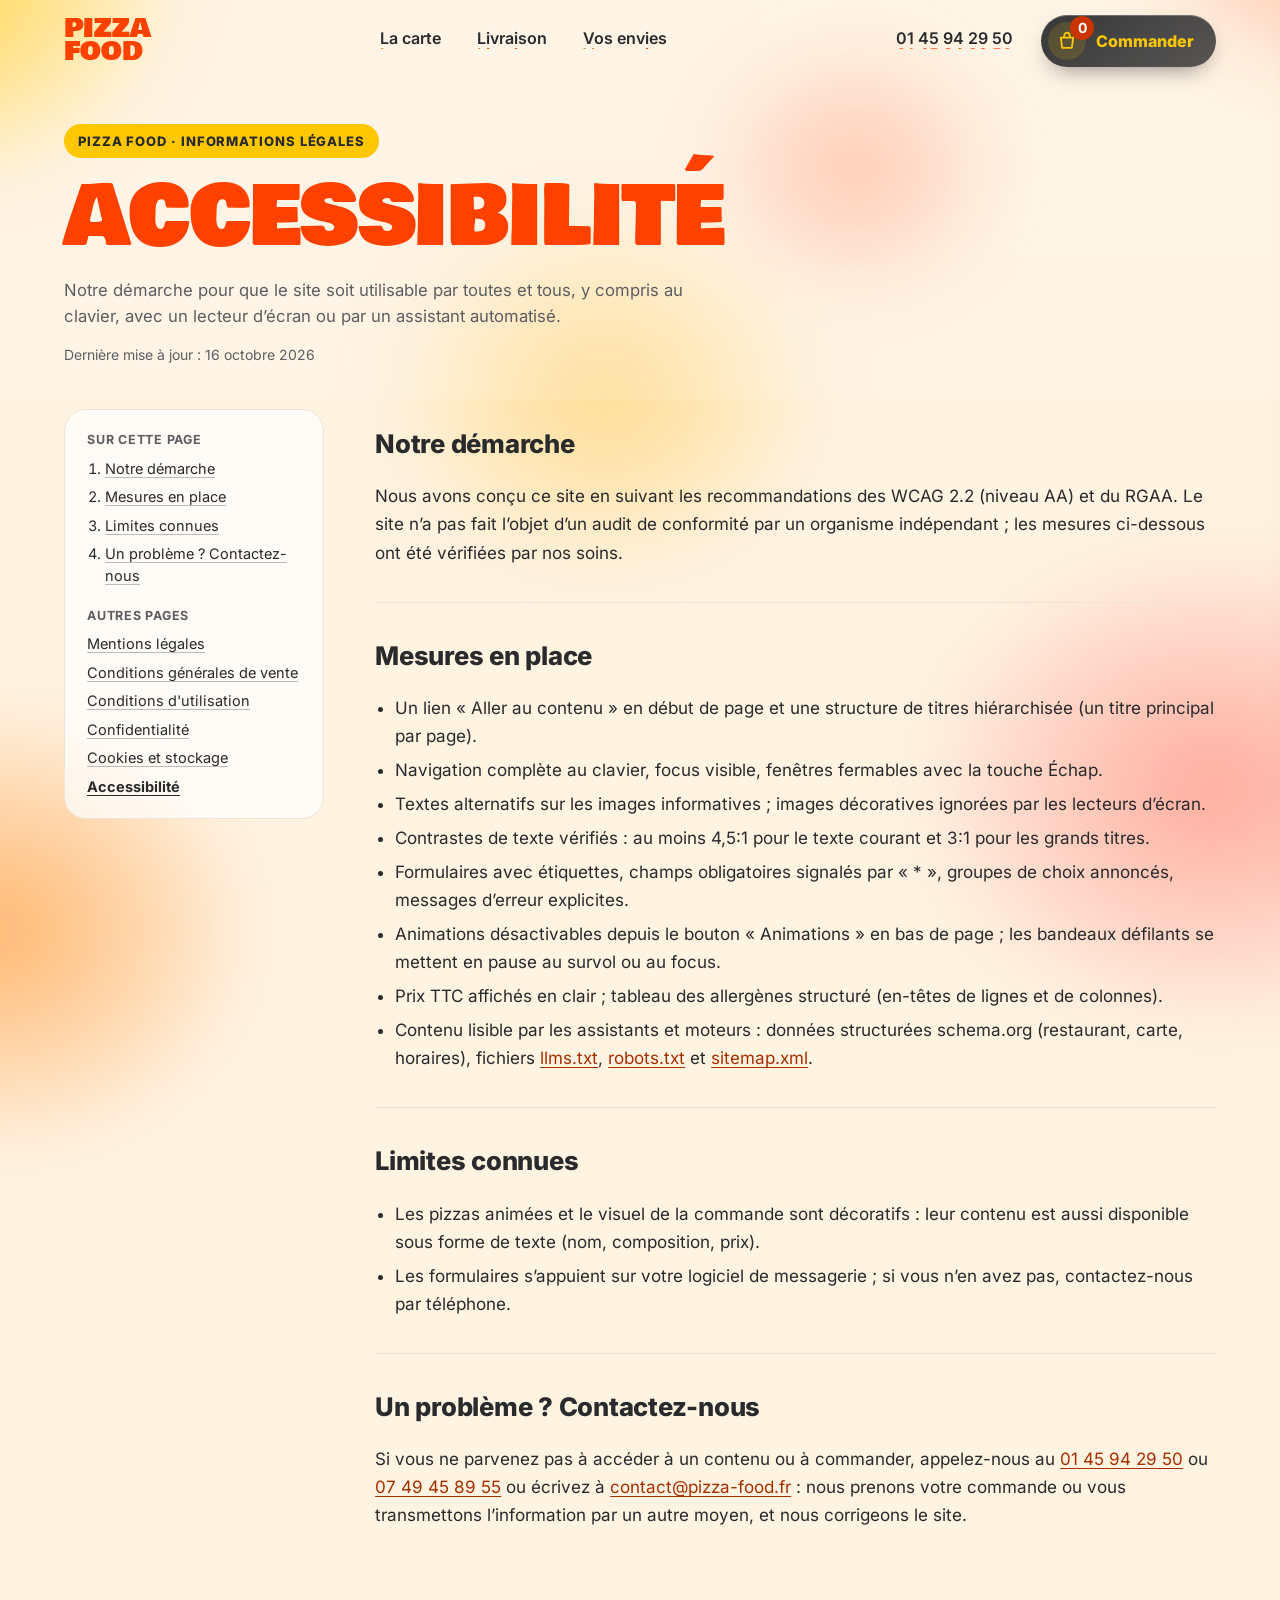
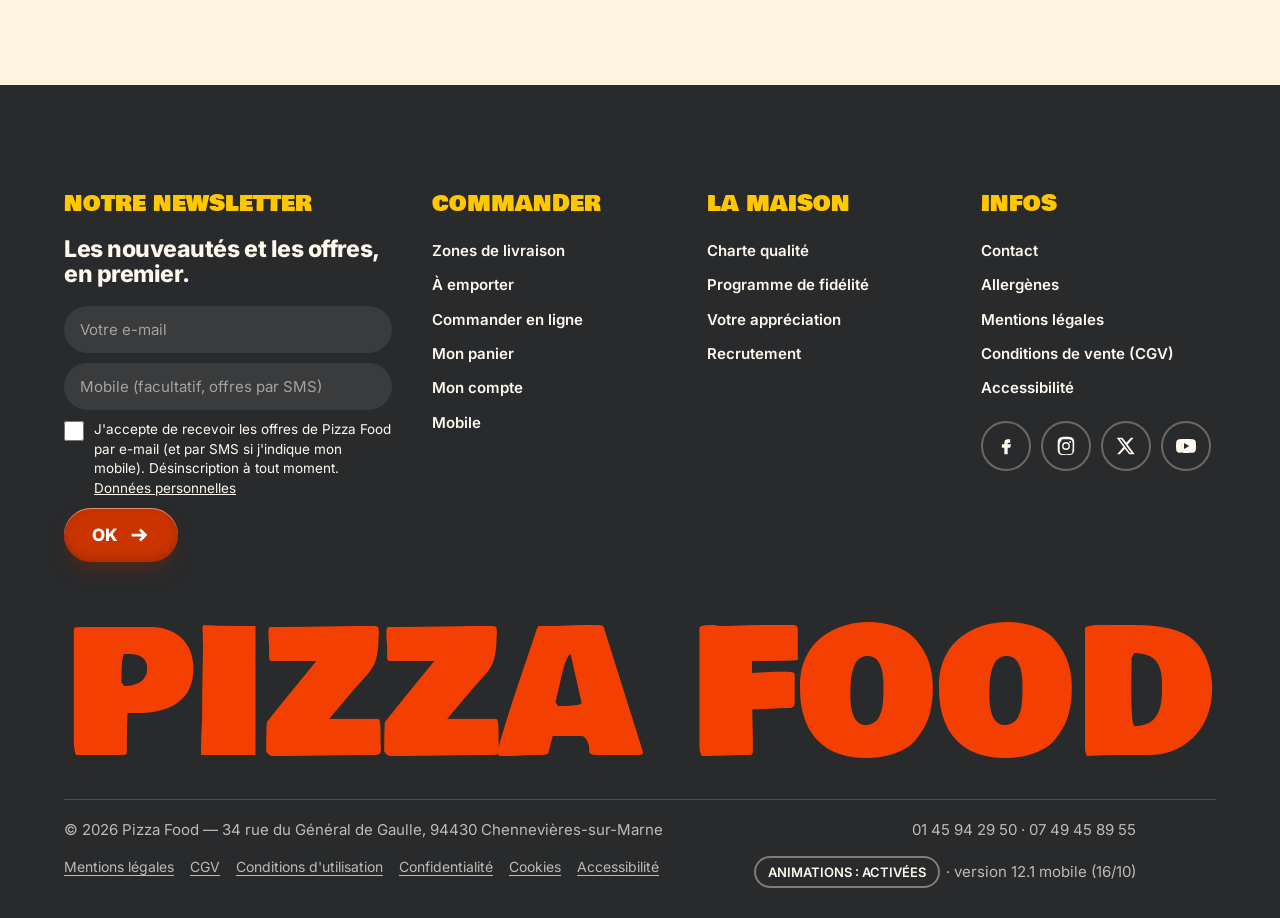
==== commit e969cc25: "Pizza Food v12.1 : version téléphone soignée - En-tête : logo à gauche, panier et menu regroupés à d" ====
--- a/pizza-food/accessibilite.html
+++ b/pizza-food/accessibilite.html
@@ -6,11 +6,12 @@
   <title>Accessibilité — Pizza Food</title>
   <meta name="description" content="Accessibilité du site Pizza Food : navigation au clavier, textes alternatifs, contrastes, animations désactivables, contact.">
   <meta name="theme-color" content="#ff4100">
-  <link rel="stylesheet" href="css/fonts.css?v=12">
-  <link rel="stylesheet" href="css/style.css?v=12">
-  <link rel="stylesheet" href="css/raffine.css?v=12">
-  <link rel="stylesheet" href="css/glass.css?v=12">
-  <link rel="stylesheet" href="css/legal.css?v=12">
+  <link rel="stylesheet" href="css/fonts.css?v=12.1">
+  <link rel="stylesheet" href="css/style.css?v=12.1">
+  <link rel="stylesheet" href="css/raffine.css?v=12.1">
+  <link rel="stylesheet" href="css/glass.css?v=12.1">
+  <link rel="stylesheet" href="css/legal.css?v=12.1">
+  <link rel="stylesheet" href="css/mobile.css?v=12.1">
 </head>
 <body data-page="legal">
   <a class="skip" href="#contenu">Aller au contenu</a>
@@ -46,13 +47,13 @@
     </div>
   </main>
 
-  <script>window.PF_VERSION = "12 conformité (16/10)";</script>
-  <script src="js/config.js?v=12"></script>
-  <script src="js/data.js?v=12"></script>
-  <script src="js/options.js?v=12"></script>
-  <script src="js/pizza.js?v=12"></script>
-  <script src="js/shop.js?v=12"></script>
-  <script src="js/main.js?v=12"></script>
-  <script src="js/glass.js?v=12"></script>
+  <script>window.PF_VERSION = "12.1 mobile (16/10)";</script>
+  <script src="js/config.js?v=12.1"></script>
+  <script src="js/data.js?v=12.1"></script>
+  <script src="js/options.js?v=12.1"></script>
+  <script src="js/pizza.js?v=12.1"></script>
+  <script src="js/shop.js?v=12.1"></script>
+  <script src="js/main.js?v=12.1"></script>
+  <script src="js/glass.js?v=12.1"></script>
 </body>
 </html>
--- a/pizza-food/css/mobile.css
+++ b/pizza-food/css/mobile.css
@@ -0,0 +1,113 @@
+/* =========================================================
+   PIZZA FOOD — finitions téléphone (chargé en dernier)
+   Objectif : même rendu soigné que sur ordinateur, en plus compact.
+   ========================================================= */
+
+/* Barre panier : n'existe que sur téléphone */
+.mbar { display: none; }
+
+@media (max-width: 860px) {
+  :root { --section: 52px; }
+
+  /* ---------- En-tête : logo à gauche, panier + menu à droite ---------- */
+  .nav { grid-template-columns: minmax(0, 1fr) auto auto; gap: 10px; }
+  .nav .logo { grid-column: 1; }
+  .nav__right { grid-column: 2; order: 1; }
+  .nav__side:first-child { grid-column: 3; order: 2; justify-content: flex-end; }
+  .nav__burger { width: 46px; height: 46px; box-shadow: 0 6px 16px -6px rgba(140, 50, 0, .25); }
+
+  /* ---------- Bouton « remonter » : discret, ne masque plus le texte ---------- */
+  .to-top { right: 14px; bottom: calc(14px + env(safe-area-inset-bottom)); width: 44px; height: 44px; opacity: .92; }
+  .to-top::before { inset: 3px; }
+  .to-top svg { width: 20px; height: 20px; }
+  .has-mbar .to-top { bottom: calc(86px + env(safe-area-inset-bottom)); }
+
+  /* ---------- Barre panier collée en bas ---------- */
+  .mbar { position: fixed; left: 12px; right: 12px; bottom: calc(12px + env(safe-area-inset-bottom)); z-index: 85; display: flex; align-items: center; gap: 12px; padding: 10px 12px 10px 10px; border-radius: 22px; background: rgba(41, 42, 44, .94); color: #fff; text-decoration: none; font-weight: 700; box-shadow: 0 16px 34px -12px rgba(41, 42, 44, .55), inset 0 1px 0 rgba(255, 255, 255, .12); -webkit-backdrop-filter: blur(10px); backdrop-filter: blur(10px); animation: mbar-in .45s cubic-bezier(.2, 1.4, .4, 1); }
+  .mbar[hidden] { display: none; }
+  .mbar__count { display: grid; place-items: center; min-width: 34px; height: 34px; padding: 0 8px; border-radius: 12px; background: var(--yellow); color: var(--ink); font-size: 16px; }
+  .mbar__label { flex: 1; font-size: 16px; }
+  .mbar__total { padding: 8px 14px; border-radius: 14px; background: #c93400; color: #fff; font-size: 16px; white-space: nowrap; }
+  .mbar:active { transform: scale(.98); }
+  body.has-mbar .footer__bottom { padding-bottom: 96px; }
+  .cart.is-open ~ .mbar, .is-locked .mbar { display: none; }
+  @keyframes mbar-in { from { transform: translateY(120%); } to { transform: none; } }
+
+  /* ---------- Menu mobile : liste nette, alignée à gauche ---------- */
+  .mobile-menu { align-content: start; justify-items: stretch; gap: 22px; padding: calc(var(--nav-h) + 34px) var(--gutter) calc(30px + env(safe-area-inset-bottom)); background: linear-gradient(170deg, #fff8ee 0%, #ffe9c7 100%); overflow-y: auto; }
+  .mobile-menu nav { gap: 0; text-align: left; }
+  .mobile-menu nav a, .mobile-menu nav button { display: flex; align-items: center; justify-content: space-between; width: 100%; padding: 14px 2px; border-bottom: 1.5px solid rgba(41, 42, 44, .1); font-family: var(--display); font-size: clamp(28px, 8.4vw, 40px); line-height: 1.05; text-transform: uppercase; color: var(--ink); text-shadow: none; -webkit-text-stroke: 0; }
+  .mobile-menu nav a::after, .mobile-menu nav button::after { content: '→'; font-family: var(--body); font-weight: 700; font-size: 22px; color: #c43200; transition: transform .3s; }
+  .mobile-menu nav a:active::after, .mobile-menu nav button:active::after { transform: translateX(6px); }
+  .mobile-menu nav button { opacity: 0; transform: translateY(20px); transition: opacity .4s .3s, transform .4s .3s; cursor: pointer; }
+  .mobile-menu.is-open nav button { opacity: 1; transform: none; }
+  .mobile-menu__tel { justify-self: stretch; text-align: center; border: 0; padding: 16px 24px; background: linear-gradient(180deg, #d9420c, #c93400 55%, #b52f00); color: #fff; font-size: 22px; box-shadow: 0 14px 28px -12px rgba(160, 40, 0, .6); }
+  .mobile-menu__tel::before { content: 'Appeler le '; font-weight: 600; font-size: 17px; opacity: .9; }
+
+  /* ---------- Formulaires de commande / compte : petits champs côte à côte ---------- */
+  .co__newaddr, #acForm { grid-template-columns: repeat(2, minmax(0, 1fr)) !important; column-gap: 12px; }
+  .co__newaddr > div:has(input[name="numrue"]), .co__newaddr > div:has(input[name="adresse"]), #acForm > div:has(input[name="numrue"]), #acForm > div:has(input[name="adresse"]), #acForm > div:has(input[type="email"]), #acForm > div:has(input[type="tel"]), #acForm > div:has(input[name="societe"]) { grid-column: 1 / -1; }
+  .co__form { grid-template-columns: repeat(2, minmax(0, 1fr)) !important; column-gap: 12px; }
+  .co__form > * { grid-column: 1 / -1; }
+  .co__form > div:has(input[name="nom"]), .co__form > div:has(input[name="prenom"]), .co__form > div:has(#ac-jour), .co__form > div:has(#ac-heure) { grid-column: auto; }
+  .co__newaddr > .full, #acForm > .full, #acForm > h4, #acForm > p, #acForm > button { grid-column: 1 / -1; }
+
+  /* ---------- Notes sous les offres : discrètes ---------- */
+  .offers__note { margin-top: 18px; text-transform: none; font-size: 13px; letter-spacing: .02em; line-height: 1.5; }
+
+  /* ---------- Titres et en-têtes de section ---------- */
+  .section-head { margin-bottom: 26px; }
+  .hero__kicker, .hero .eyebrow { font-size: 12.5px; letter-spacing: .05em; }
+
+  /* ---------- Pizzas stars : carrousel à faire glisser ---------- */
+  .stars .lede { margin: -10px auto 18px !important; font-size: 15px; }
+  .stars__grid { display: flex; grid-template-columns: none; max-width: none; gap: 14px; margin: 0 calc(-1 * var(--gutter)); padding: 8px var(--gutter) 26px; overflow-x: auto; overscroll-behavior-x: contain; scroll-snap-type: x mandatory; scroll-padding-inline: var(--gutter); scrollbar-width: none; -webkit-overflow-scrolling: touch; }
+  .stars__grid::-webkit-scrollbar { display: none; }
+  .star { flex: 0 0 min(76vw, 320px); scroll-snap-align: center; padding: 14px 12px 18px; border-radius: 28px; background: linear-gradient(160deg, rgba(255, 255, 255, .78), rgba(255, 255, 255, .42)); border: 1px solid rgba(255, 255, 255, .8); box-shadow: 0 18px 38px -18px rgba(150, 60, 0, .35); }
+  .star__burst { width: 82%; margin: 0 auto 12px; }
+  .star__name { font-size: 28px; }
+  .star__desc { min-height: 2.6em; margin-bottom: 12px; font-size: 14.5px; }
+
+  /* ---------- Boutons de taille : une seule ligne de 3 ---------- */
+  .sizes:has(> .chip:nth-child(3)) { display: grid; grid-template-columns: repeat(3, minmax(0, 1fr)); gap: 6px; width: 100%; }
+  .sizes:has(> .chip:nth-child(3)) .chip { position: relative; flex-direction: column; justify-content: center; gap: 1px; min-height: 52px; padding: 7px 4px; border-radius: 16px; }
+  .sizes:has(> .chip:nth-child(3)) .chip small { font-size: 10.5px; letter-spacing: .06em; }
+  .sizes:has(> .chip:nth-child(3)) .chip b { font-size: 15px; }
+  .sizes:has(> .chip:nth-child(3)) .chip::after { position: absolute; top: -6px; right: -4px; width: 20px; height: 20px; font-size: 14px; box-shadow: 0 2px 6px rgba(0, 0, 0, .18); }
+
+  /* ---------- Rangée « Pas que des pizzas » ---------- */
+  .rail-ctrl { margin-bottom: 0; }
+  .rail { padding-top: 22px; padding-bottom: 30px; }
+  #offres { padding-bottom: 24px !important; }
+  section.stars, section.rail-sec { padding-top: 36px !important; }
+
+  /* ---------- Pied de page : colonnes de liens côte à côte ---------- */
+  .footer__top { grid-template-columns: repeat(2, minmax(0, 1fr)); gap: 30px 18px; }
+  .footer__top > .news { grid-column: 1 / -1; }
+  .footer__top > div:last-child { grid-column: 1 / -1; }
+  .footer__top > div:last-child .flinks { display: grid; grid-template-columns: repeat(2, minmax(0, 1fr)); column-gap: 18px; }
+  .flinks li { font-size: 15px; }
+  .footer__giant { margin: 10px 0 24px; }
+  .footer__bottom { font-size: 14px; }
+  .motion-toggle { white-space: nowrap; }
+}
+
+@media (max-width: 520px) {
+  /* ---------- Cartes produits : photo + texte, puis les tailles en ligne ---------- */
+  .card { grid-template-columns: 96px minmax(0, 1fr); grid-template-rows: auto auto auto; column-gap: 14px; row-gap: 4px; padding: 14px; }
+  .card__media { grid-row: 1 / span 2; }
+  .card__name { font-size: 19px; line-height: 1.05; }
+  .card__desc { font-size: 13.5px; line-height: 1.4; }
+  .card__foot { grid-column: 1 / -1; margin-top: 8px; }
+  .card__foot:has(.card__price) { grid-column: 2; margin-top: 4px; }
+
+  /* ---------- Héros des pages intérieures ---------- */
+  .co-hero__title { font-size: clamp(34px, 12.6vw, 76px); }
+  .phero__title { font-size: clamp(40px, 14.5vw, 84px); }
+  .phero { padding-top: calc(var(--nav-h) + 28px); padding-bottom: 30px; gap: 18px; }
+  .phero__text { font-size: 16px; }
+  .phero__art { width: min(68vw, 300px); }
+
+  /* ---------- Chiffres clés du héros ---------- */
+  .hero__facts { display: grid; grid-template-columns: repeat(3, minmax(0, 1fr)); gap: 10px; width: 100%; }
+}
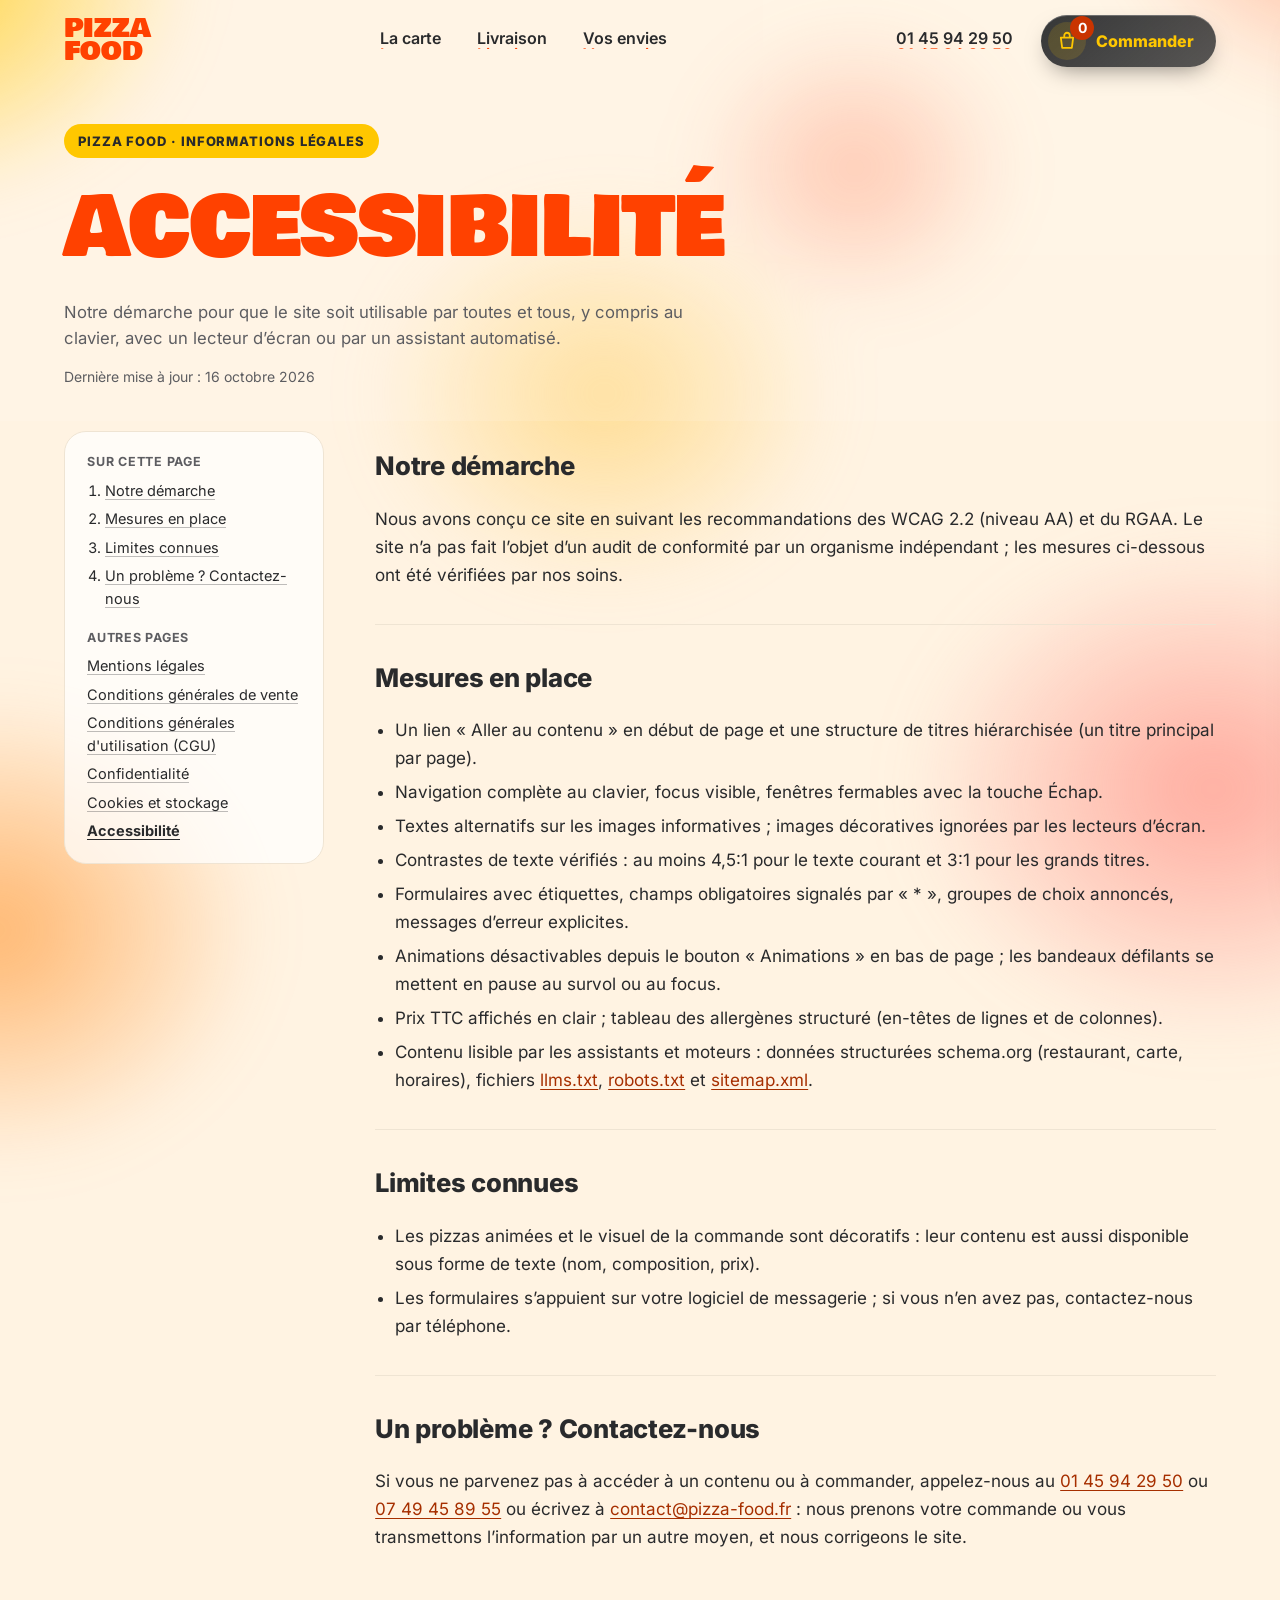
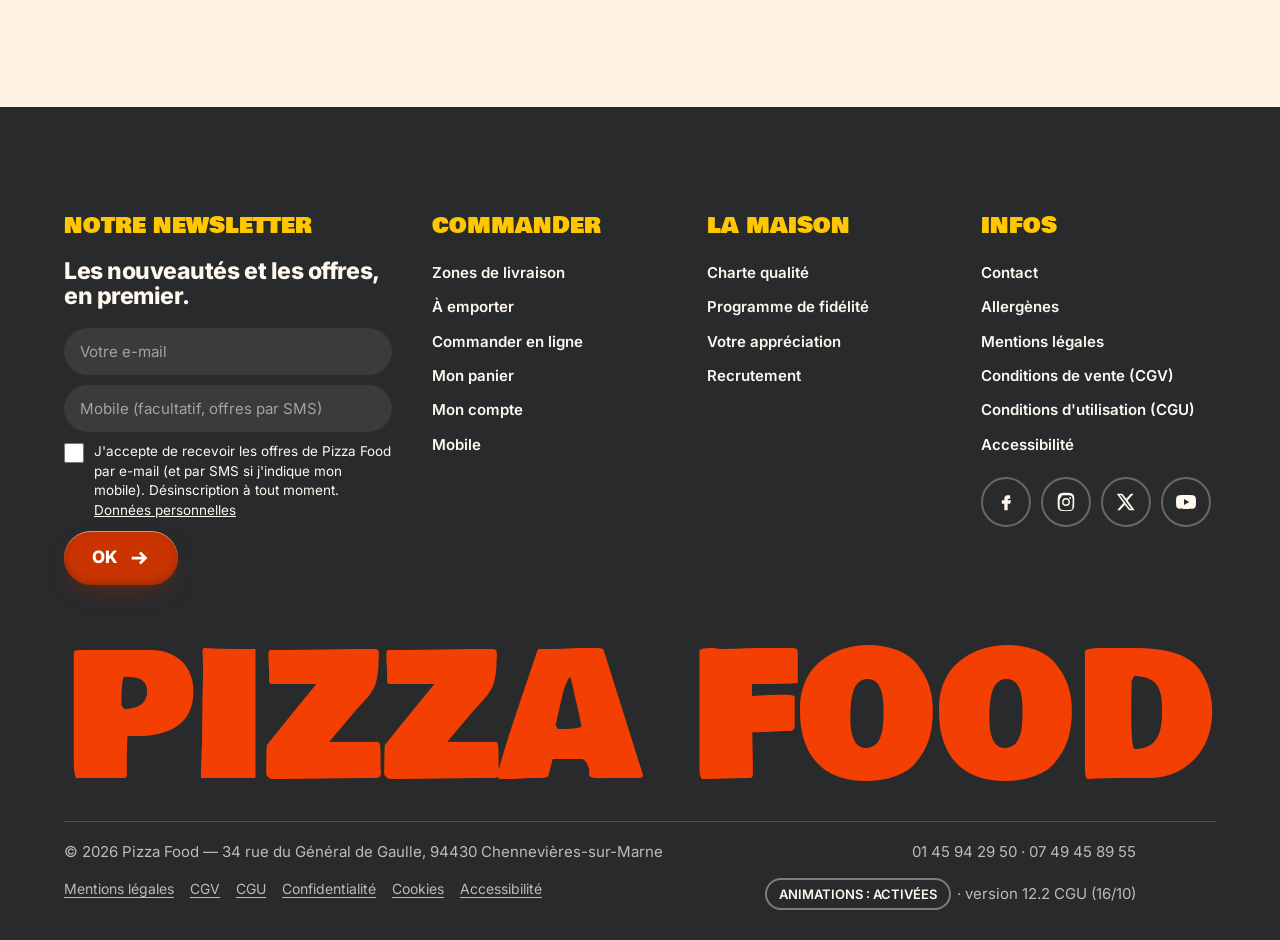
==== commit 8a42b163: "Pizza Food v12.2 : CGU complètes et visibles - Page CGU enrichie : définitions, acceptation, compte " ====
--- a/pizza-food/accessibilite.html
+++ b/pizza-food/accessibilite.html
@@ -6,12 +6,12 @@
   <title>Accessibilité — Pizza Food</title>
   <meta name="description" content="Accessibilité du site Pizza Food : navigation au clavier, textes alternatifs, contrastes, animations désactivables, contact.">
   <meta name="theme-color" content="#ff4100">
-  <link rel="stylesheet" href="css/fonts.css?v=12.1">
-  <link rel="stylesheet" href="css/style.css?v=12.1">
-  <link rel="stylesheet" href="css/raffine.css?v=12.1">
-  <link rel="stylesheet" href="css/glass.css?v=12.1">
-  <link rel="stylesheet" href="css/legal.css?v=12.1">
-  <link rel="stylesheet" href="css/mobile.css?v=12.1">
+  <link rel="stylesheet" href="css/fonts.css?v=12.2">
+  <link rel="stylesheet" href="css/style.css?v=12.2">
+  <link rel="stylesheet" href="css/raffine.css?v=12.2">
+  <link rel="stylesheet" href="css/glass.css?v=12.2">
+  <link rel="stylesheet" href="css/legal.css?v=12.2">
+  <link rel="stylesheet" href="css/mobile.css?v=12.2">
 </head>
 <body data-page="legal">
   <a class="skip" href="#contenu">Aller au contenu</a>
@@ -25,7 +25,7 @@
     </section>
     <div class="legal">
       <nav class="legal__toc" aria-label="Sommaire de la page"><p class="legal__toc-t">Sur cette page</p><ol><li><a href="#demarche">Notre démarche</a></li><li><a href="#mesures">Mesures en place</a></li><li><a href="#limites">Limites connues</a></li><li><a href="#contact">Un problème ? Contactez-nous</a></li></ol>
-        <p class="legal__toc-t">Autres pages</p><ul><li><a href="mentions-legales.html">Mentions légales</a></li><li><a href="cgv.html">Conditions générales de vente</a></li><li><a href="cgu.html">Conditions d'utilisation</a></li><li><a href="confidentialite.html">Confidentialité</a></li><li><a href="cookies.html">Cookies et stockage</a></li><li><a href="accessibilite.html" aria-current="page">Accessibilité</a></li></ul></nav>
+        <p class="legal__toc-t">Autres pages</p><ul><li><a href="mentions-legales.html">Mentions légales</a></li><li><a href="cgv.html">Conditions générales de vente</a></li><li><a href="cgu.html">Conditions générales d'utilisation (CGU)</a></li><li><a href="confidentialite.html">Confidentialité</a></li><li><a href="cookies.html">Cookies et stockage</a></li><li><a href="accessibilite.html" aria-current="page">Accessibilité</a></li></ul></nav>
       <article class="legal__body">
       <section id="demarche" aria-labelledby="demarche-t">
         <h2 id="demarche-t">Notre démarche</h2>
@@ -47,13 +47,13 @@
     </div>
   </main>
 
-  <script>window.PF_VERSION = "12.1 mobile (16/10)";</script>
-  <script src="js/config.js?v=12.1"></script>
-  <script src="js/data.js?v=12.1"></script>
-  <script src="js/options.js?v=12.1"></script>
-  <script src="js/pizza.js?v=12.1"></script>
-  <script src="js/shop.js?v=12.1"></script>
-  <script src="js/main.js?v=12.1"></script>
-  <script src="js/glass.js?v=12.1"></script>
+  <script>window.PF_VERSION = "12.2 CGU (16/10)";</script>
+  <script src="js/config.js?v=12.2"></script>
+  <script src="js/data.js?v=12.2"></script>
+  <script src="js/options.js?v=12.2"></script>
+  <script src="js/pizza.js?v=12.2"></script>
+  <script src="js/shop.js?v=12.2"></script>
+  <script src="js/main.js?v=12.2"></script>
+  <script src="js/glass.js?v=12.2"></script>
 </body>
 </html>
--- a/pizza-food/css/legal.css
+++ b/pizza-food/css/legal.css
@@ -13,7 +13,7 @@
 
 /* ---------- En-tête des pages légales ---------- */
 .lhero { padding: calc(var(--nav-h, 80px) + 40px) var(--gutter) 34px; max-width: 1296px; margin-inline: auto; }
-.lhero .phero__title { font-size: clamp(40px, 6.4vw, 92px); line-height: .95; overflow-wrap: anywhere; }
+.lhero .phero__title { font-size: clamp(40px, 6.4vw, 92px); line-height: 1.22; overflow-wrap: anywhere; }
 .lhero .phero__text { max-width: 62ch; color: var(--muted); }
 .lhero__date { margin: 14px 0 0; font-size: 14px; color: var(--muted); }
 
--- a/pizza-food/css/mobile.css
+++ b/pizza-food/css/mobile.css
@@ -102,6 +102,7 @@
   .card__foot:has(.card__price) { grid-column: 2; margin-top: 4px; }
 
   /* ---------- Héros des pages intérieures ---------- */
+  .lhero .phero__title { font-size: clamp(26px, 8.4vw, 60px); overflow-wrap: normal; }
   .co-hero__title { font-size: clamp(34px, 12.6vw, 76px); }
   .phero__title { font-size: clamp(40px, 14.5vw, 84px); }
   .phero { padding-top: calc(var(--nav-h) + 28px); padding-bottom: 30px; gap: 18px; }
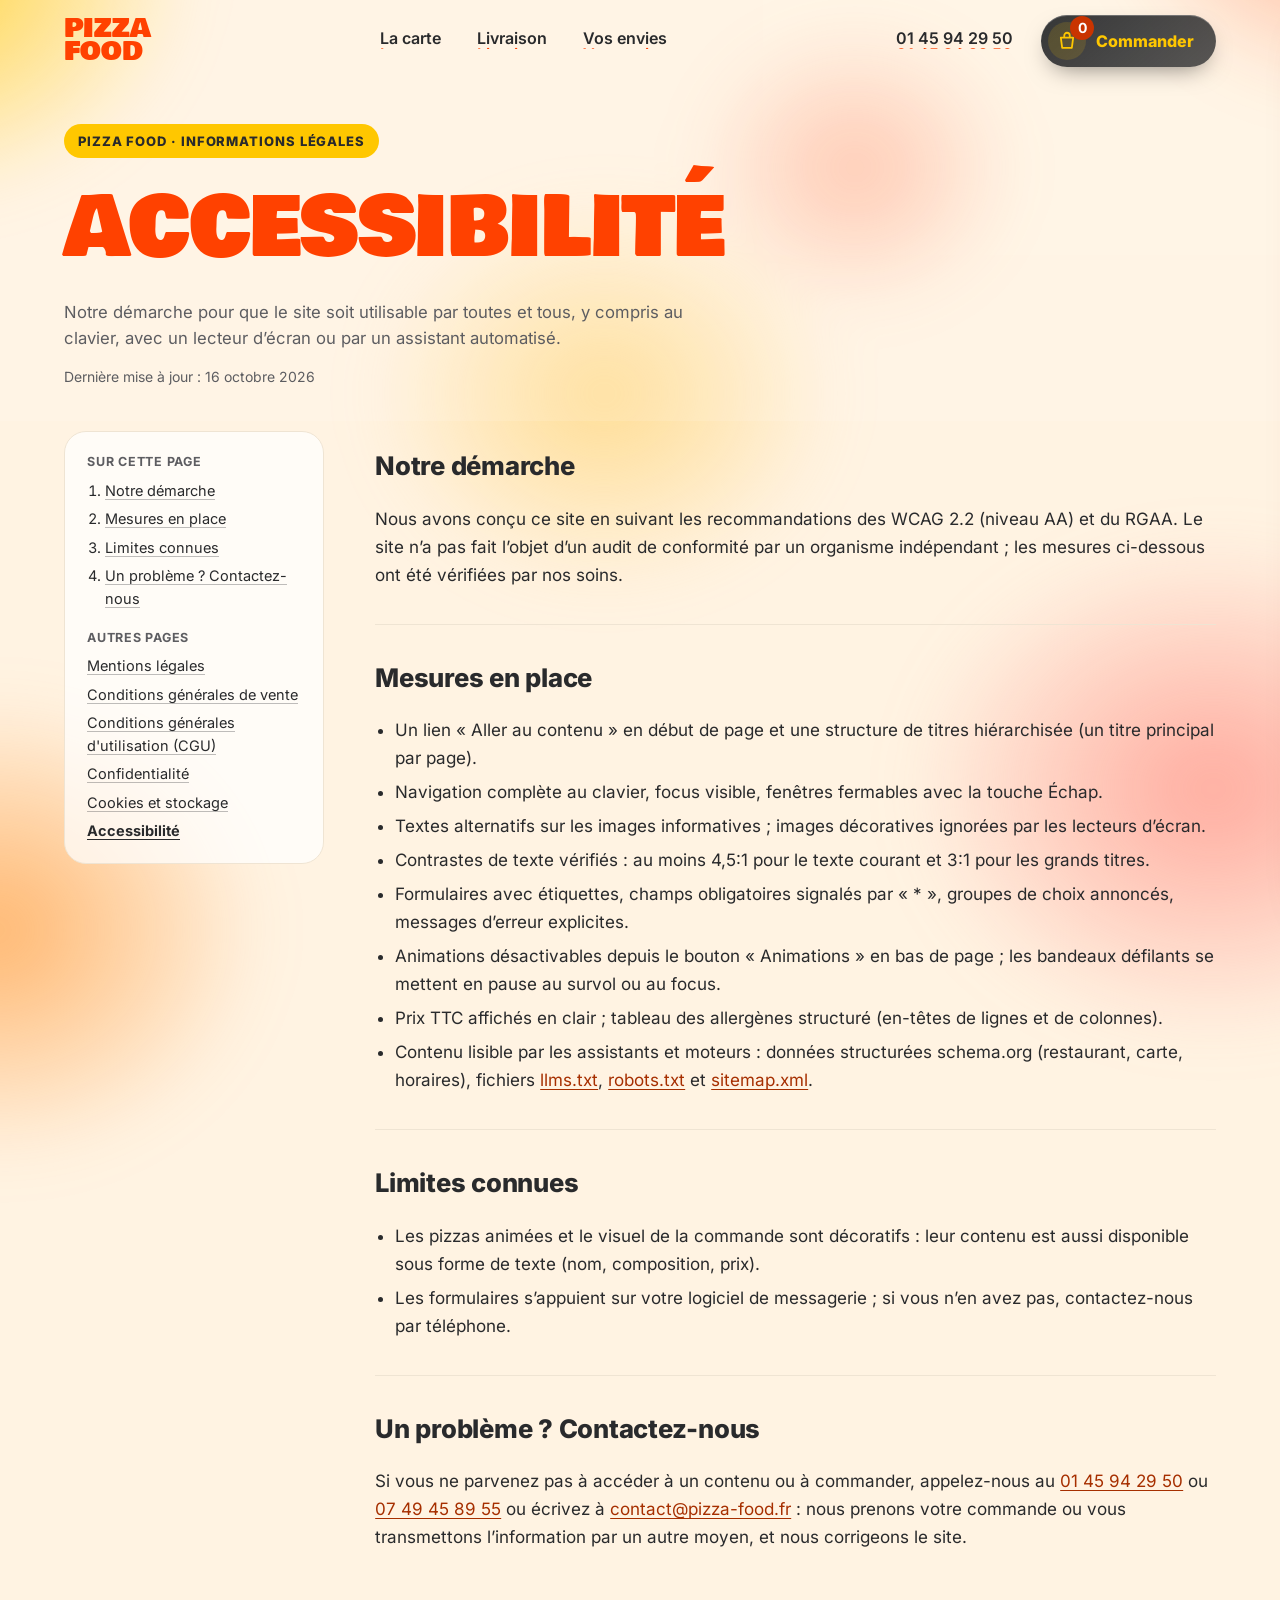
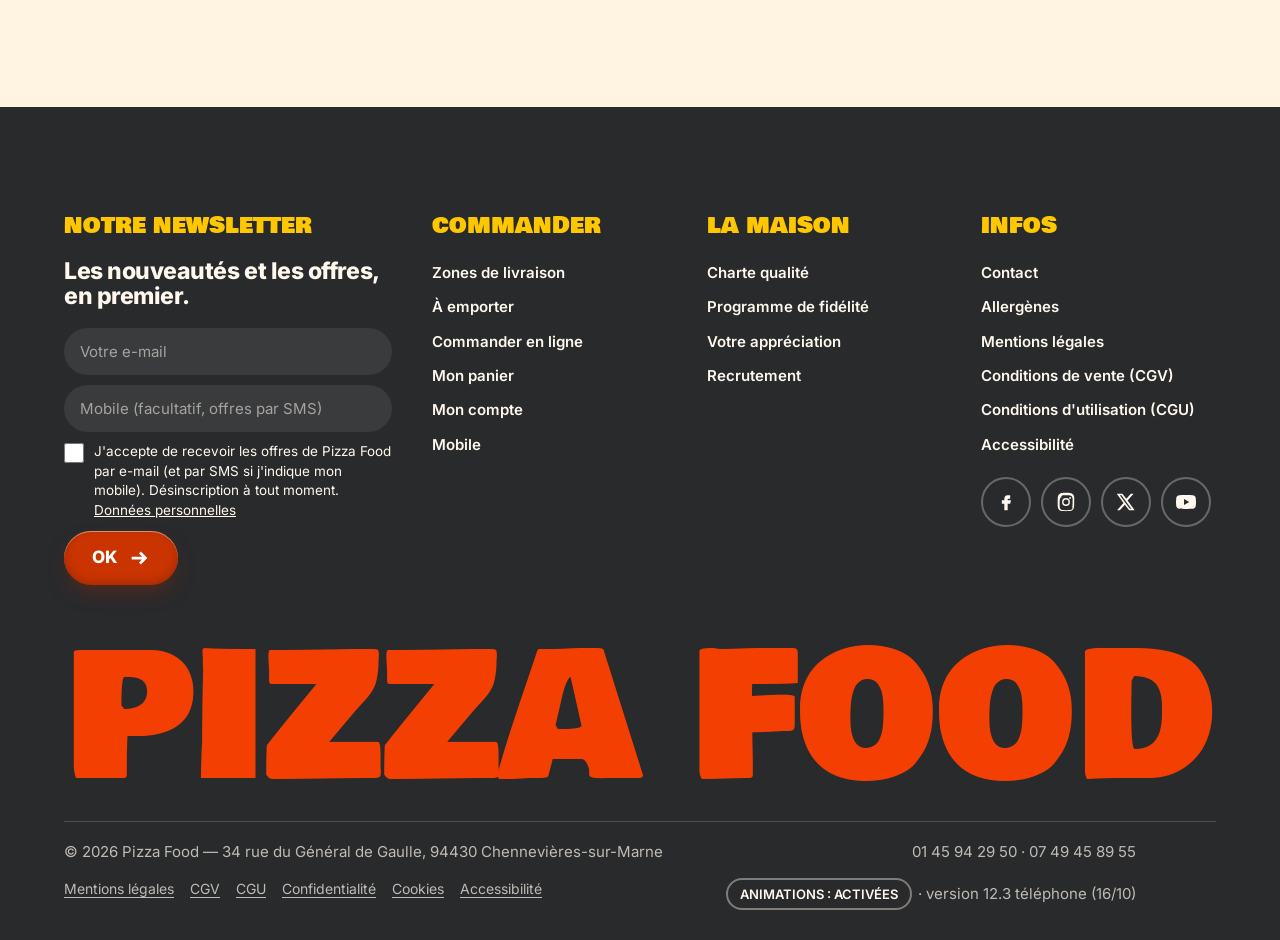
==== commit e2a58ec4: "Pizza Food v12.3 : commande par téléphone et fiche à remplir pour le restaurant - Récapitulatif (éta" ====
--- a/pizza-food/accessibilite.html
+++ b/pizza-food/accessibilite.html
@@ -6,12 +6,12 @@
   <title>Accessibilité — Pizza Food</title>
   <meta name="description" content="Accessibilité du site Pizza Food : navigation au clavier, textes alternatifs, contrastes, animations désactivables, contact.">
   <meta name="theme-color" content="#ff4100">
-  <link rel="stylesheet" href="css/fonts.css?v=12.2">
-  <link rel="stylesheet" href="css/style.css?v=12.2">
-  <link rel="stylesheet" href="css/raffine.css?v=12.2">
-  <link rel="stylesheet" href="css/glass.css?v=12.2">
-  <link rel="stylesheet" href="css/legal.css?v=12.2">
-  <link rel="stylesheet" href="css/mobile.css?v=12.2">
+  <link rel="stylesheet" href="css/fonts.css?v=12.3">
+  <link rel="stylesheet" href="css/style.css?v=12.3">
+  <link rel="stylesheet" href="css/raffine.css?v=12.3">
+  <link rel="stylesheet" href="css/glass.css?v=12.3">
+  <link rel="stylesheet" href="css/legal.css?v=12.3">
+  <link rel="stylesheet" href="css/mobile.css?v=12.3">
 </head>
 <body data-page="legal">
   <a class="skip" href="#contenu">Aller au contenu</a>
@@ -47,13 +47,13 @@
     </div>
   </main>
 
-  <script>window.PF_VERSION = "12.2 CGU (16/10)";</script>
-  <script src="js/config.js?v=12.2"></script>
-  <script src="js/data.js?v=12.2"></script>
-  <script src="js/options.js?v=12.2"></script>
-  <script src="js/pizza.js?v=12.2"></script>
-  <script src="js/shop.js?v=12.2"></script>
-  <script src="js/main.js?v=12.2"></script>
-  <script src="js/glass.js?v=12.2"></script>
+  <script>window.PF_VERSION = "12.3 téléphone (16/10)";</script>
+  <script src="js/config.js?v=12.3"></script>
+  <script src="js/data.js?v=12.3"></script>
+  <script src="js/options.js?v=12.3"></script>
+  <script src="js/pizza.js?v=12.3"></script>
+  <script src="js/shop.js?v=12.3"></script>
+  <script src="js/main.js?v=12.3"></script>
+  <script src="js/glass.js?v=12.3"></script>
 </body>
 </html>
--- a/pizza-food/css/mobile.css
+++ b/pizza-food/css/mobile.css
@@ -112,3 +112,16 @@
   /* ---------- Chiffres clés du héros ---------- */
   .hero__facts { display: grid; grid-template-columns: repeat(3, minmax(0, 1fr)); gap: 10px; width: 100%; }
 }
+
+/* ---------- Confirmation : commander par téléphone (cas le plus courant) ---------- */
+.co__call { display: grid; justify-items: center; gap: 12px; max-width: 520px; margin: 22px auto 6px; padding: 22px 20px; border-radius: 26px; background: linear-gradient(160deg, #fff6d6, #ffe7b3); border: 1px solid rgba(255, 199, 0, .6); box-shadow: 0 18px 38px -20px rgba(150, 60, 0, .4); }
+.co__call .co__send { margin: 0; font-size: 18px; }
+.co__callbtn { font-size: 20px; padding: 16px 28px; }
+.co__ref { margin: 0; font-size: 15px; line-height: 1.5; }
+.co__ref b { padding: 2px 8px; border-radius: 8px; background: var(--ink); color: var(--yellow); letter-spacing: .04em; }
+.co__ref a { color: #a62f00; }
+.co__mailalt { max-width: 520px; margin: 10px auto 16px; text-align: center; }
+.co__mailalt summary { cursor: pointer; font-weight: 600; color: var(--muted); text-decoration: underline; text-underline-offset: 3px; }
+.co__mailalt[open] summary { margin-bottom: 8px; }
+.nowrap, .co__ref b { white-space: nowrap; }
+@media (max-width: 520px) { .co__callbtn { font-size: 17px; padding: 14px 20px; } }
